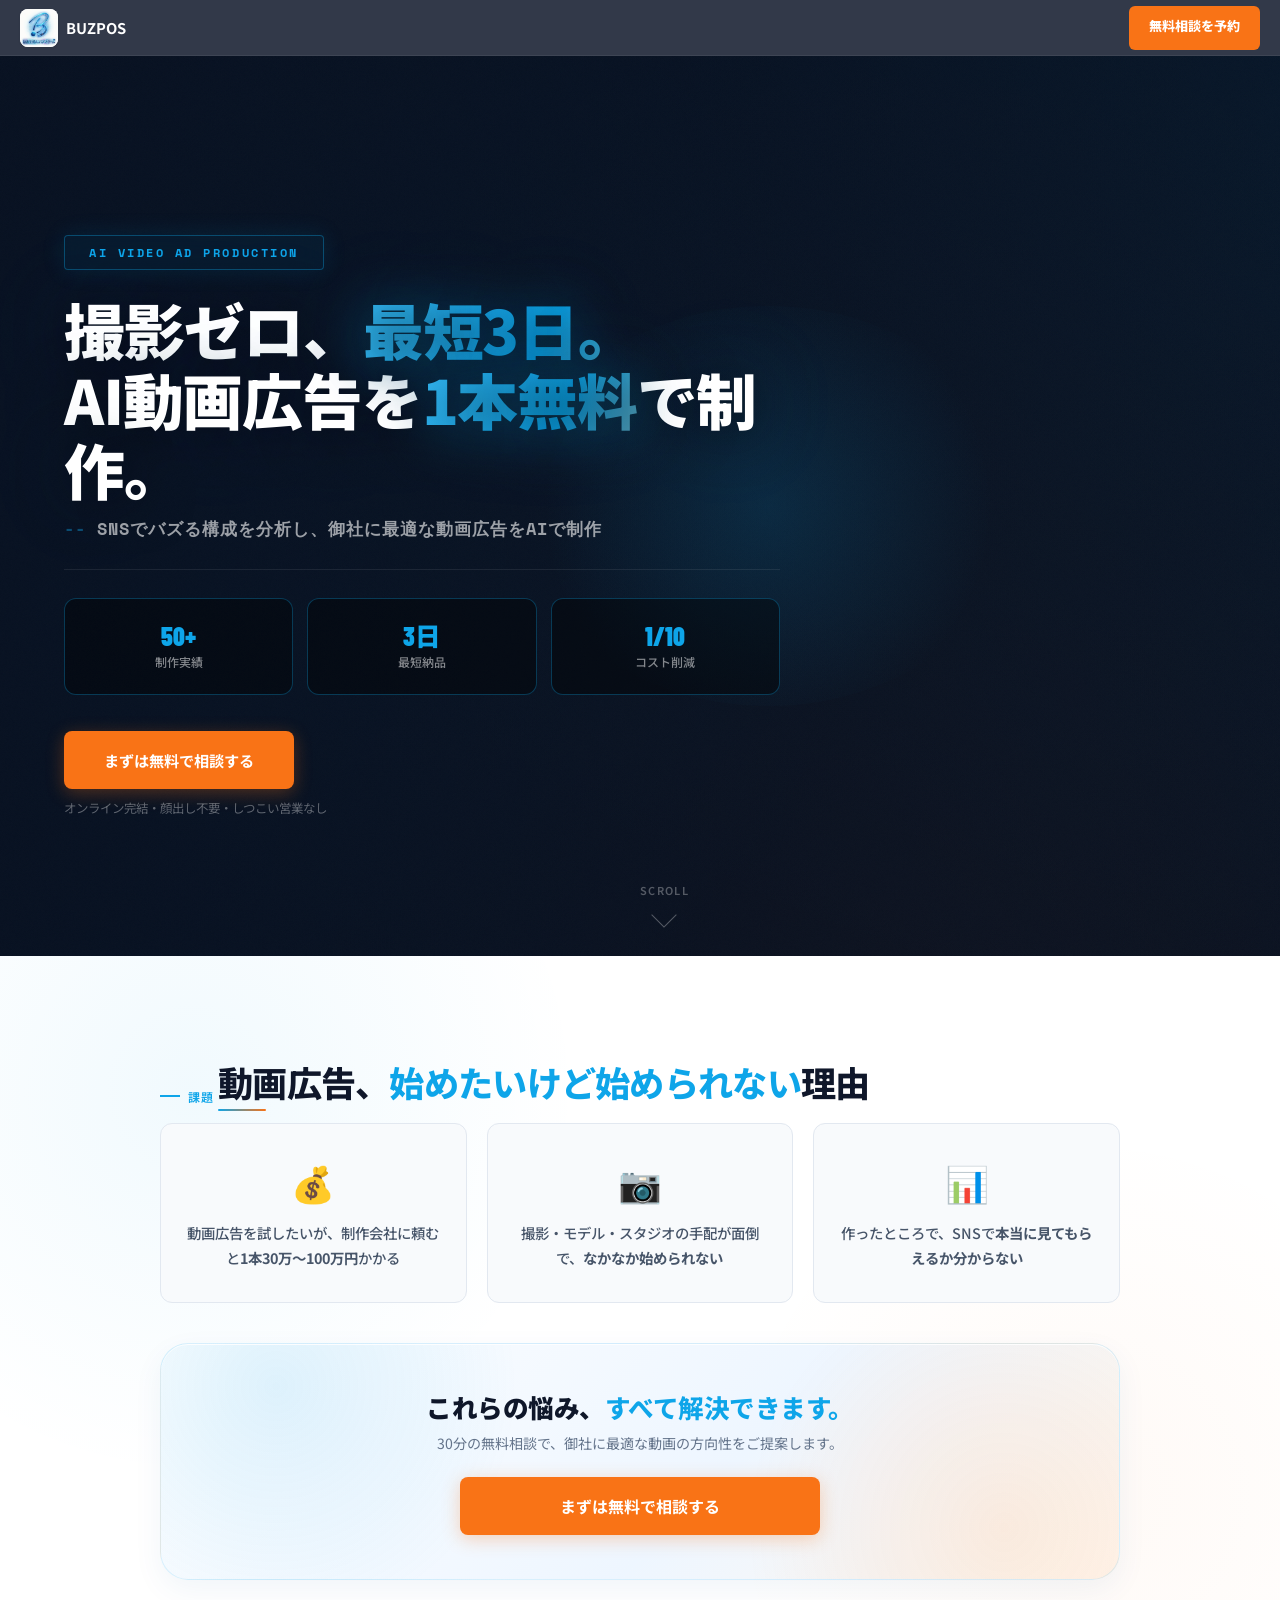
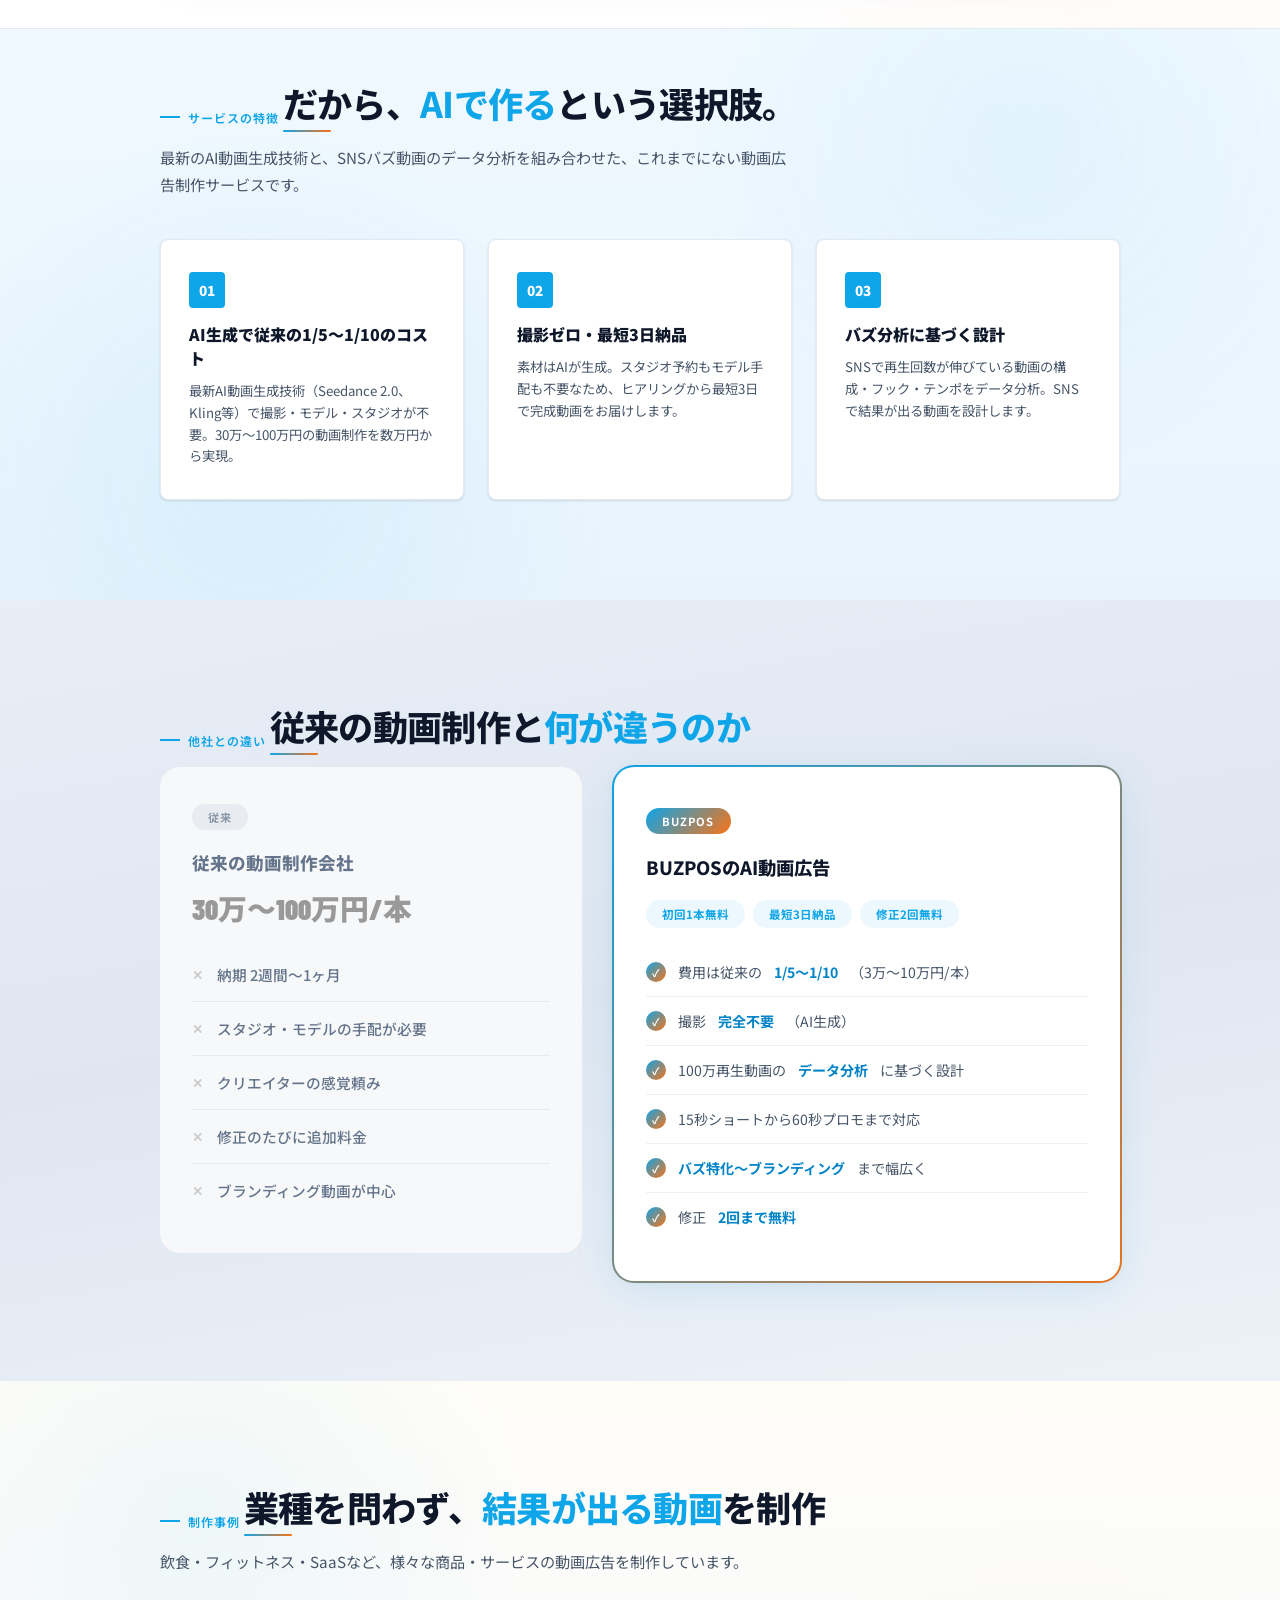
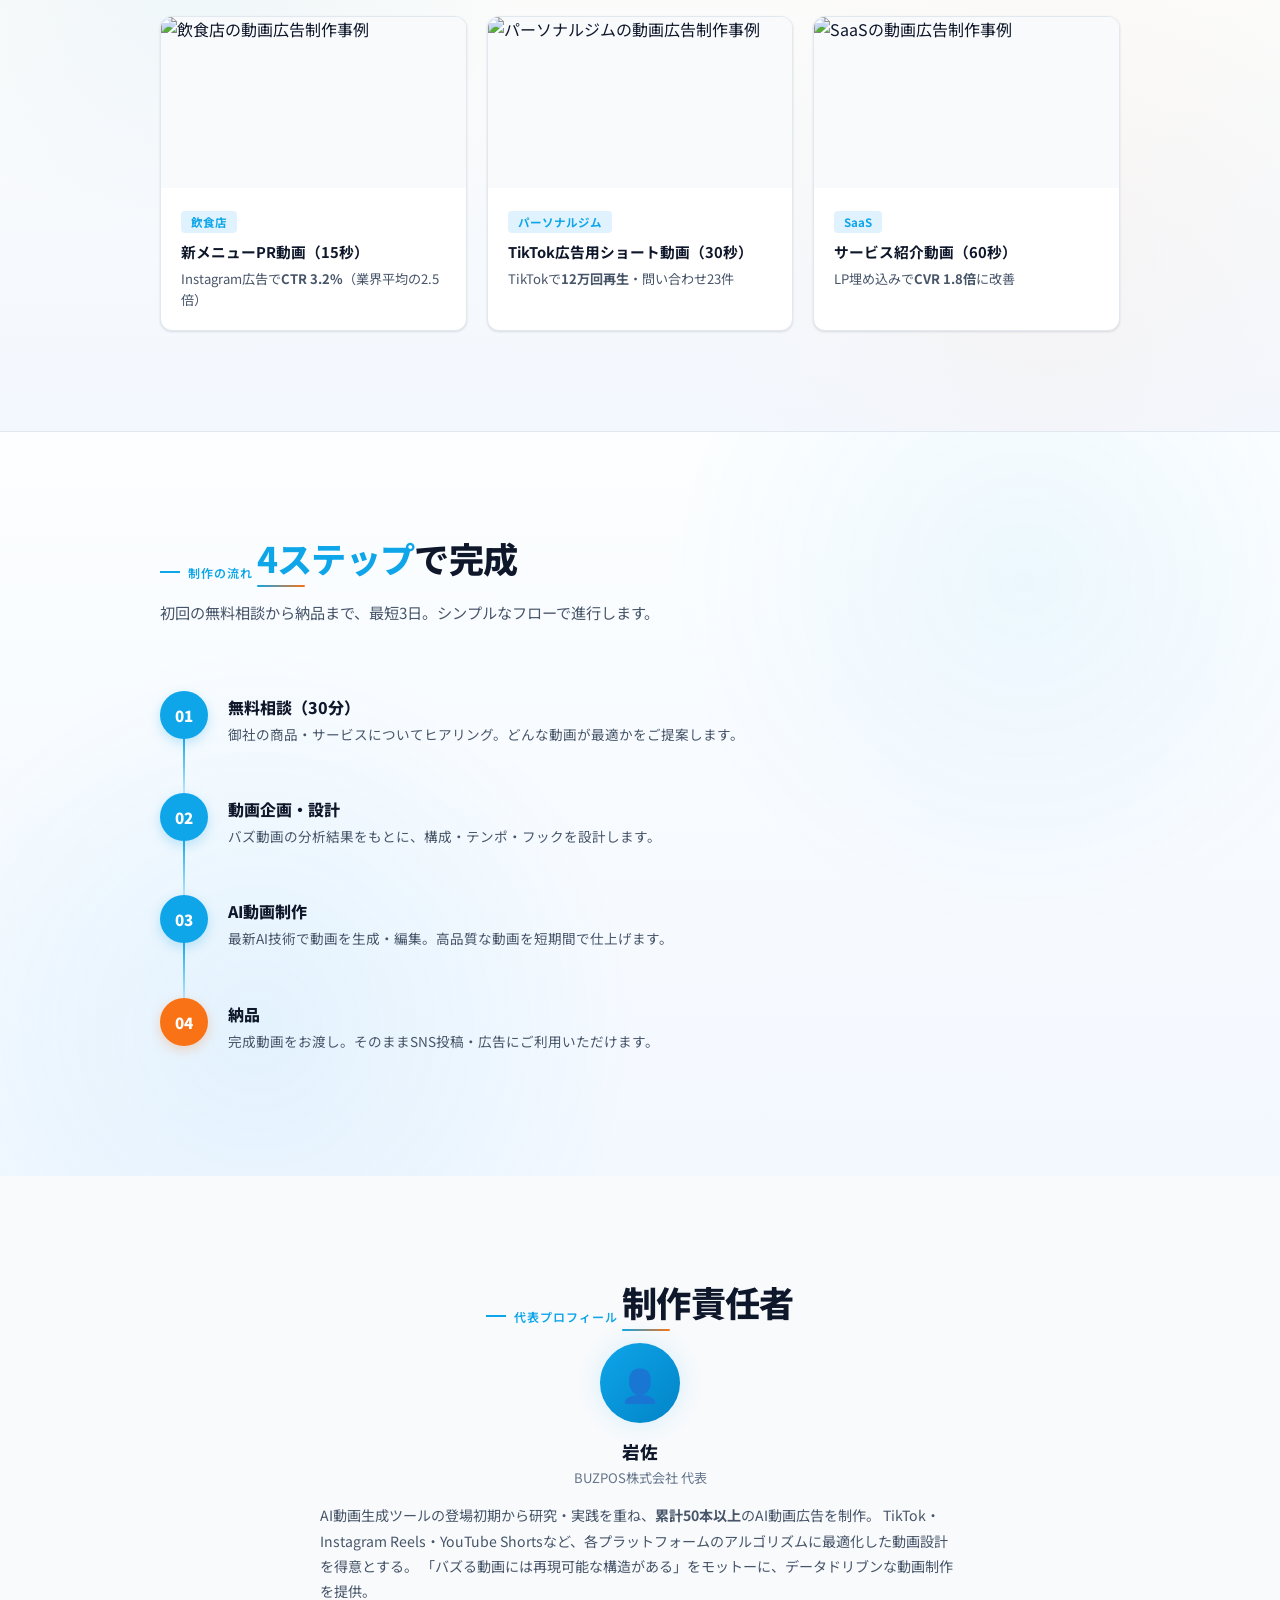
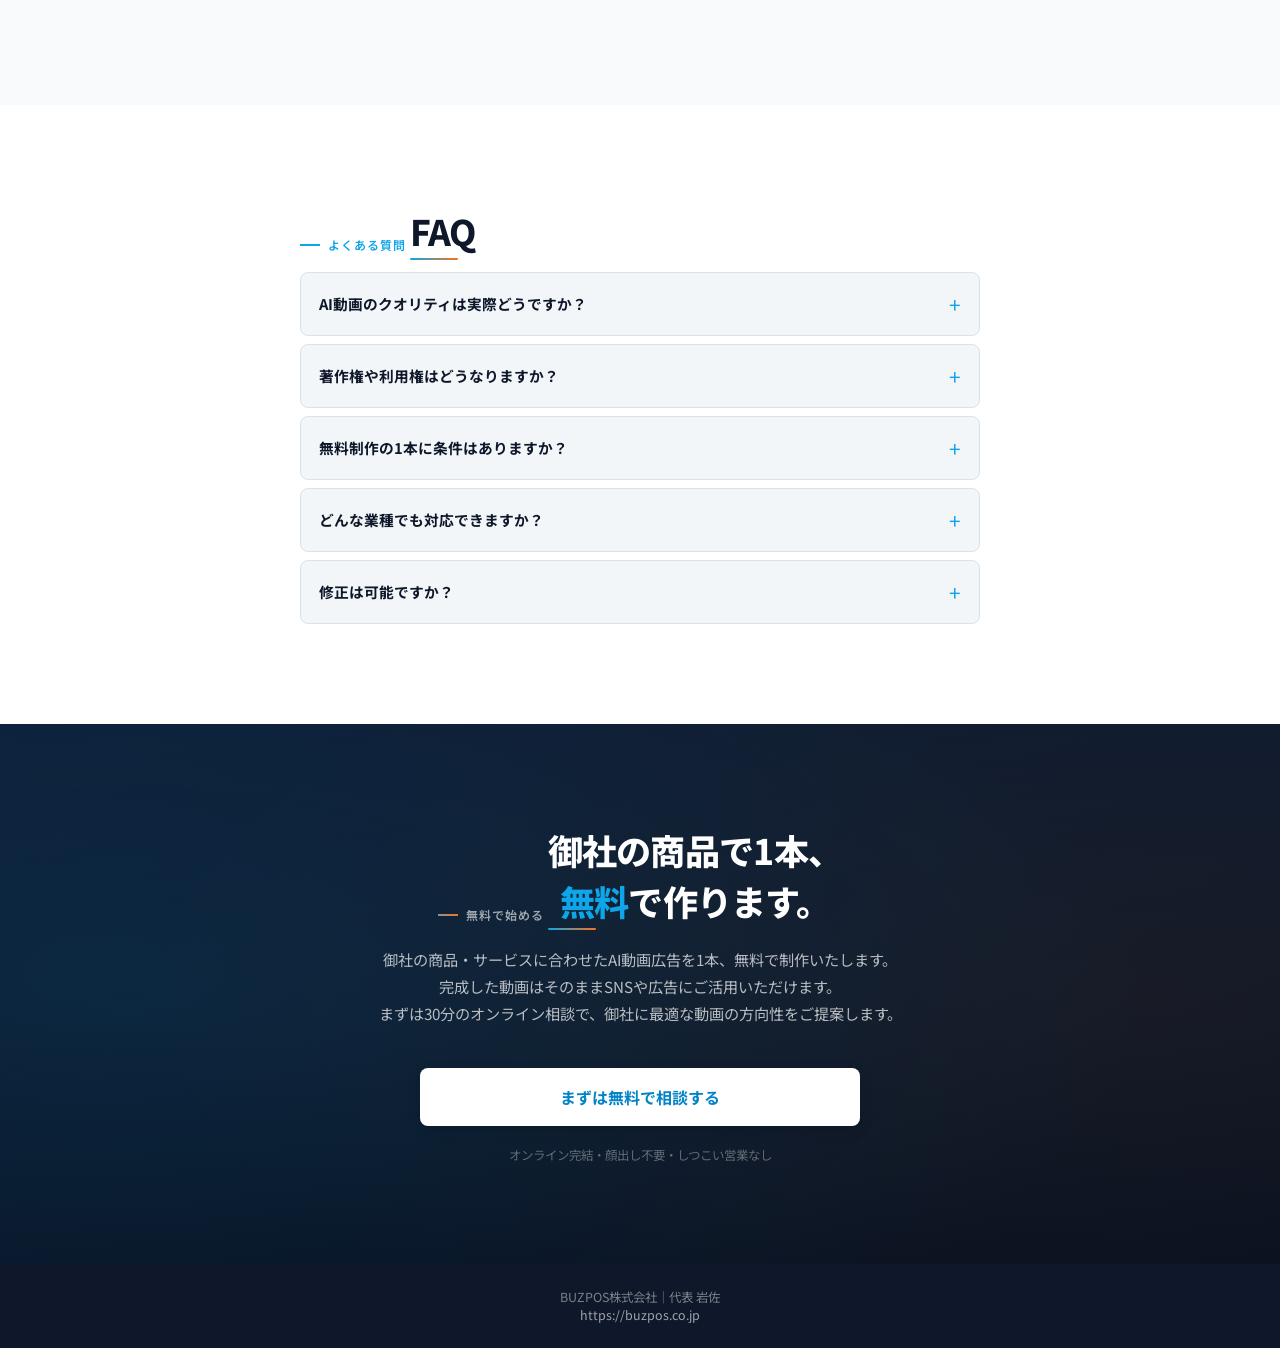
==== ai-video-ad.html @ 4b5ea018 "feat: initial LP commit - AI動画スクール・AI動画広告制作" ====
<!DOCTYPE html>
<html lang="ja">
<head>
<meta charset="UTF-8">
<meta name="viewport" content="width=device-width, initial-scale=1.0">
<title>AI動画広告制作｜BUZPOS</title>
<meta name="description" content="SNSでバズるAI動画広告を、撮影不要・最短3日で制作。初回1本無料。">
<meta property="og:title" content="AI動画広告制作｜BUZPOS">
<meta property="og:description" content="SNSでバズるAI動画広告を、撮影不要・最短3日で制作。初回1本無料。">
<meta property="og:type" content="website">
<meta name="referrer" content="strict-origin-when-cross-origin">
<link rel="icon" href="school_icon.jpeg" type="image/jpeg">
<link rel="preconnect" href="https://fonts.googleapis.com">
<link rel="preconnect" href="https://fonts.gstatic.com" crossorigin>
<link href="https://fonts.googleapis.com/css2?family=Barlow+Condensed:wght@700;800;900&family=Noto+Sans+JP:wght@400;500;700;900&family=Space+Mono:wght@400;700&display=swap" rel="stylesheet">
<style>
*, *::before, *::after { box-sizing: border-box; margin: 0; padding: 0; }

:root {
  --sky:       #0ea5e9;
  --sky-dark:  #0284c7;
  --sky-light: #e0f2fe;
  --sky-50:    #f0f9ff;
  --dark:  #0f172a;
  --dark2: #1e293b;
  --mid:   #334155;
  --sub:   #475569;
  --muted: #64748b;
  --white: #fff;
  --bg:      #ffffff;
  --bg-gray: #f8fafc;
  --border:  #e2e8f0;
  --text: #0f172a;
  --orange:  #f97316;
  --orange2: #ea580c;
  --shadow-sm: 0 1px 3px rgba(0,0,0,.07), 0 1px 2px rgba(0,0,0,.05);
  --shadow-md: 0 4px 16px rgba(0,0,0,.07), 0 2px 4px rgba(0,0,0,.04);
  --shadow-lg: 0 10px 40px rgba(0,0,0,.09), 0 4px 12px rgba(0,0,0,.05);
  --shadow-hover: 0 12px 48px rgba(0,0,0,.1), 0 4px 16px rgba(0,0,0,.06);
  --glow: 0 0 24px rgba(14,165,233,.15);
  --r: 8px;
  --tr: 0.2s cubic-bezier(0.4,0,0.2,1);
  --font-display: 'Barlow Condensed', 'Noto Sans JP', sans-serif;
  --font-mono: 'Space Mono', 'Menlo', monospace;
}

html { scroll-behavior: smooth; -webkit-overflow-scrolling: touch; }
body {
  font-family: 'Hiragino Kaku Gothic ProN','Noto Sans JP',sans-serif;
  background: var(--bg);
  color: var(--text);
  overflow-x: hidden;
  max-width: 100vw;
  -webkit-font-smoothing: antialiased;
}
a, button { -webkit-tap-highlight-color: transparent; touch-action: manipulation; }
input, select, textarea { font-size: 1rem; }

/* ── Animations ── */
@keyframes heroFadeUp   { from{opacity:0;transform:translateY(32px)} to{opacity:1;transform:none} }
@keyframes meshDrift     { 0%{transform:translate(0,0) scale(1)} 100%{transform:translate(-3%,2%) scale(1.05)} }
@keyframes glowPulse     { from{transform:scale(1);opacity:.7} to{transform:scale(1.15);opacity:1} }
@keyframes particleFloat { 0%{transform:translateY(0) translateX(0);opacity:0} 10%{opacity:1} 90%{opacity:1} 100%{transform:translateY(-100vh) translateX(var(--dx));opacity:0} }
@keyframes glowOrange    { 0%,100%{box-shadow:0 4px 20px rgba(249,115,22,.35)} 50%{box-shadow:0 6px 40px rgba(249,115,22,.65),0 0 60px rgba(249,115,22,.18)} }
@keyframes drawUnder     { from{transform:scaleX(0)} to{transform:scaleX(1)} }
@keyframes gradShift     { 0%,100%{background-position:0% 50%} 50%{background-position:100% 50%} }

/* ── Nav ── */
nav {
  position: sticky; top: 0; z-index: 100;
  background: rgba(15,23,42,.85);
  backdrop-filter: blur(16px);
  border-bottom: 1px solid rgba(255,255,255,.06);
  padding: 0 20px; height: 56px;
  display: flex; align-items: center; justify-content: space-between;
}
.nav-logo {
  display: flex; align-items: center; gap: 8px;
  text-decoration: none; color: #fff;
  font-weight: 700; font-size: .92rem;
}
.nav-logo .logo-icon {
  width: 38px; height: 38px; border-radius: 8px;
  overflow: hidden; flex-shrink: 0;
  background: #fff; box-shadow: var(--shadow-sm);
}
.nav-logo .logo-icon img { width: 100%; height: 100%; object-fit: cover; }
.btn-nav {
  background: var(--orange);
  color: #fff; border: none; padding: 10px 20px;
  border-radius: 6px; font-size: .82rem; font-weight: 800;
  cursor: pointer; transition: all var(--tr);
  min-height: 44px; white-space: nowrap;
  text-decoration: none;
}
.btn-nav:hover { background: var(--orange2); transform: translateY(-2px); }

/* ── Sections base ── */
.sec { padding: 80px 24px; }
@media(min-width:768px) { .sec { padding: 100px 40px; } }
@media(max-width:640px) { .sec { padding: 52px 16px; } }
.inner { max-width: 960px; margin: 0 auto; }
.sec-tag {
  display: inline-flex; align-items: center; gap: 8px;
  color: var(--sky); font-size: .75rem; font-weight: 600;
  letter-spacing: .08em; text-transform: uppercase; margin-bottom: 14px;
}
.sec-tag::before {
  content: ''; display: inline-block; width: 20px; height: 2px;
  background: var(--sky); flex-shrink: 0;
}
h2.sec-title {
  font-size: clamp(1.5rem,4.5vw,2.2rem); font-weight: 800;
  line-height: 1.45; margin-bottom: 16px; letter-spacing: -.02em;
  position: relative; display: inline-block;
}
h2.sec-title::after {
  content: ''; position: absolute; bottom: -4px; left: 0;
  height: 2px; width: 48px;
  background: linear-gradient(90deg, var(--sky), var(--orange));
  border-radius: 2px;
  transform: scaleX(0); transform-origin: left;
  transition: transform .7s .3s cubic-bezier(.2,0,.1,1);
}
h2.sec-title.underline-show::after { transform: scaleX(1); }
.accent { color: var(--sky); font-weight: 800; }
.sec-lead { color: var(--sub); font-size: .95rem; line-height: 1.8; margin-bottom: 40px; max-width: 640px; }

/* ── CTA Buttons ── */
.btn-primary {
  display: inline-flex; align-items: center; justify-content: center;
  background: var(--orange);
  color: #fff; border: none;
  padding: 17px 36px; border-radius: 8px;
  font-size: 1rem; font-weight: 700; cursor: pointer;
  transition: background var(--tr), transform var(--tr), box-shadow var(--tr);
  box-shadow: 0 4px 18px rgba(249,115,22,.3);
  text-decoration: none; min-height: 52px;
  width: 100%; max-width: 440px; text-align: center;
}
.btn-primary:hover { background: var(--orange2); transform: translateY(-2px); box-shadow: 0 8px 28px rgba(249,115,22,.35); }
.glow-orange { animation: glowOrange 3s 2s ease-in-out infinite; }
.glow-orange:hover { animation: none; }

.btn-white {
  display: inline-flex; align-items: center; justify-content: center;
  background: #fff; color: var(--sky-dark); border: none;
  padding: 17px 36px; border-radius: 8px;
  font-size: 1rem; font-weight: 700; cursor: pointer;
  transition: all var(--tr);
  box-shadow: var(--shadow-md);
  text-decoration: none; min-height: 52px;
  width: 100%; max-width: 440px; text-align: center;
}
.btn-white:hover { transform: translateY(-2px); box-shadow: var(--shadow-lg); }

.btn-hero-sub {
  display: inline-flex; align-items: center; justify-content: center;
  background: rgba(255,255,255,.08); backdrop-filter: blur(8px);
  border: 1.5px solid rgba(255,255,255,.2); color: #fff;
  padding: 15px 36px; border-radius: 8px;
  font-size: .95rem; font-weight: 700; cursor: pointer;
  transition: all var(--tr); text-decoration: none; min-height: 52px;
}
.btn-hero-sub:hover { background: rgba(255,255,255,.15); border-color: rgba(255,255,255,.4); }

/* ── Reveal / Stagger animations ── */
.reveal { opacity:0; transform:translateY(22px); transition:opacity .65s ease,transform .65s ease; }
.reveal-left { opacity:0; transform:translateX(-36px); transition:opacity .65s ease,transform .65s ease; }
.reveal-right { opacity:0; transform:translateX(36px); transition:opacity .65s ease,transform .65s ease; }
.reveal.show,.reveal-left.show,.reveal-right.show { opacity:1; transform:none; }
.stagger > * { opacity:0; transform:translateY(20px); transition:opacity .5s ease,transform .5s ease; }
.stagger.show > *:nth-child(1){opacity:1;transform:none;transition-delay:.05s}
.stagger.show > *:nth-child(2){opacity:1;transform:none;transition-delay:.13s}
.stagger.show > *:nth-child(3){opacity:1;transform:none;transition-delay:.21s}
.stagger.show > *:nth-child(4){opacity:1;transform:none;transition-delay:.29s}
.stagger.show > *:nth-child(5){opacity:1;transform:none;transition-delay:.37s}
.stagger.show > *:nth-child(6){opacity:1;transform:none;transition-delay:.45s}
.fi { opacity:0; transform:translateY(12px); transition:opacity .45s cubic-bezier(.25,.1,.25,1),transform .45s cubic-bezier(.25,.1,.25,1); }
.fi.in { opacity:1; transform:translateY(0); }

/* ══════════════════════════════════════
   HERO — Dark premium (school LP style)
   ══════════════════════════════════════ */
#hero {
  position: relative; overflow: hidden;
  background: #071020;
  min-height: 100vh; min-height: 100dvh;
  display: flex; align-items: center;
  padding: 0;
}
#hero::before {
  content: ''; position: absolute; inset: -50%; z-index: 0;
  background:
    radial-gradient(ellipse 40% 40% at 20% 50%, rgba(14,165,233,.12), transparent),
    radial-gradient(ellipse 50% 50% at 80% 30%, rgba(14,165,233,.08), transparent),
    radial-gradient(ellipse 30% 60% at 60% 80%, rgba(249,115,22,.06), transparent);
  animation: meshDrift 12s ease-in-out infinite alternate;
  pointer-events: none;
}
.hero-overlay {
  position: absolute; inset: 0; z-index: 0;
  background: linear-gradient(90deg, rgba(7,16,32,.95) 0%, rgba(7,16,32,.7) 50%, rgba(7,16,32,.4) 100%);
}
.hero-overlay::after {
  content: ''; position: absolute; inset: 0;
  background-image: url("data:image/svg+xml,%3Csvg viewBox='0 0 256 256' xmlns='http://www.w3.org/2000/svg'%3E%3Cfilter id='n'%3E%3CfeTurbulence type='fractalNoise' baseFrequency='.85' numOctaves='4' stitchTiles='stitch'/%3E%3C/filter%3E%3Crect width='100%25' height='100%25' filter='url(%23n)' opacity='.04'/%3E%3C/svg%3E");
  background-size: 128px; pointer-events: none; opacity: .5;
}
/* Particles */
.hero-particles {
  position: absolute; inset: 0; z-index: 1; pointer-events: none; overflow: hidden;
}
.hero-particle {
  position: absolute; border-radius: 50%;
  background: rgba(14,165,233,.35);
  animation: particleFloat linear infinite;
  will-change: transform, opacity;
}
/* Glow ring */
.hero-glow {
  position: absolute; top: 50%; left: 60%;
  transform: translate(-50%, -50%);
  width: min(70vw, 500px); height: min(50vw, 400px);
  border-radius: 50%;
  background: radial-gradient(circle, rgba(14,165,233,.15) 0%, transparent 70%);
  animation: glowPulse 3s ease-in-out infinite alternate;
  z-index: 0;
}

/* Hero content */
.hero-left {
  position: relative; z-index: 2;
  width: 65%; padding: 120px 0 80px 5%;
  max-width: 780px;
}
@media(max-width:900px) {
  .hero-left { width: 100%; padding: 100px 20px 60px; max-width: none; text-align: center; }
}
.hero-eyecatch {
  display: inline-flex; align-items: center;
  font-family: var(--font-mono);
  font-size: .72rem; font-weight: 800;
  letter-spacing: .22em; text-transform: uppercase;
  color: var(--sky);
  padding: 8px 24px;
  border: 1.5px solid rgba(14,165,233,.35);
  border-radius: 4px;
  background: rgba(14,165,233,.06);
  backdrop-filter: blur(12px);
  margin-bottom: 24px;
  box-shadow: 0 0 24px rgba(14,165,233,.12);
  opacity: 0; animation: heroFadeUp .5s .1s cubic-bezier(.25,.1,.25,1) forwards;
}
.hero-title-main {
  font-family: 'Noto Sans JP', sans-serif;
  font-size: clamp(2rem, 5.5vw, 3.8rem);
  font-weight: 900; line-height: 1.15; letter-spacing: -.02em;
  color: #fff; margin-bottom: 12px;
  text-shadow: 0 4px 48px rgba(0,0,0,.5), 0 0 100px rgba(14,165,233,.2);
  opacity: 0; animation: heroFadeUp .7s .2s cubic-bezier(.25,.1,.25,1) forwards;
}
.hero-title-accent {
  display: inline-block;
  background: linear-gradient(115deg, #38bdf8 0%, #0ea5e9 35%, #f97316 100%);
  background-size: 200% auto;
  -webkit-background-clip: text; -webkit-text-fill-color: transparent;
  background-clip: text;
  animation: heroFadeUp .7s .3s cubic-bezier(.25,.1,.25,1) forwards, gradShift 5s ease-in-out infinite;
  opacity: 0;
  filter: drop-shadow(0 4px 24px rgba(14,165,233,.35));
}
.hero-sub-tagline {
  font-family: var(--font-mono);
  font-size: clamp(.88rem, 2vw, 1.05rem);
  font-weight: 700; letter-spacing: .06em;
  color: rgba(255,255,255,.6);
  margin-bottom: 28px; padding-bottom: 28px;
  border-bottom: 1px solid rgba(255,255,255,.08);
  opacity: 0; animation: heroFadeUp .5s .4s cubic-bezier(.25,.1,.25,1) forwards;
}
.hero-sub-tagline::before { content: '-- '; color: rgba(14,165,233,.4); }

/* Hero feature cards */
.hero-features {
  display: flex; gap: 14px; margin-bottom: 36px;
  opacity: 0; animation: heroFadeUp .5s .45s cubic-bezier(.25,.1,.25,1) forwards;
}
.hero-feat {
  flex: 1; padding: 24px 18px;
  background: rgba(0,0,0,.4);
  backdrop-filter: blur(16px);
  border: 1.5px solid rgba(14,165,233,.3);
  border-radius: 12px; text-align: center;
  transition: transform .3s, border-color .3s;
}
.hero-feat:hover { transform: translateY(-3px); border-color: rgba(14,165,233,.6); }
.hero-feat-num {
  font-family: var(--font-display);
  font-size: 1.6rem; font-weight: 900; color: var(--sky);
  line-height: 1; margin-bottom: 4px;
}
.hero-feat-label { font-size: .75rem; color: rgba(255,255,255,.5); font-weight: 500; }

/* Hero buttons */
.hero-btns {
  display: flex; gap: 12px; flex-wrap: wrap;
  opacity: 0; animation: heroFadeUp .5s .55s cubic-bezier(.25,.1,.25,1) forwards;
}
.hero-btns .btn-primary { width: auto; max-width: none; padding: 18px 40px; font-size: .95rem; border-radius: 8px; }
.hero-btns .btn-hero-sub { width: auto; }
.hero-cta-note {
  font-size: .78rem; color: rgba(255,255,255,.35); margin-top: 10px;
  opacity: 0; animation: heroFadeUp .5s .65s cubic-bezier(.25,.1,.25,1) forwards;
}

/* Scroll indicator */
.hero-scroll {
  position: absolute; bottom: 32px; left: 50%; transform: translateX(-50%);
  z-index: 3; display: flex; flex-direction: column; align-items: center; gap: 8px;
  opacity: 0; animation: heroFadeUp .6s 1.2s cubic-bezier(.25,.1,.25,1) forwards;
}
.hero-scroll span { font-size: .68rem; color: rgba(255,255,255,.3); letter-spacing: .12em; text-transform: uppercase; font-weight: 600; }
.hero-scroll-arrow {
  width: 18px; height: 18px;
  border-right: 1.5px solid rgba(255,255,255,.3);
  border-bottom: 1.5px solid rgba(255,255,255,.3);
  transform: rotate(45deg);
  animation: scrollBounce 2s ease-in-out infinite;
}
@keyframes scrollBounce { 0%,100%{transform:rotate(45deg) translateY(0);opacity:.5} 50%{transform:rotate(45deg) translateY(6px);opacity:1} }
@media(max-width:900px) {
  .hero-features { flex-direction: column; gap: 8px; }
  .hero-feat { padding: 14px; }
  .hero-btns { flex-direction: column; }
  .hero-btns .btn-primary, .hero-btns .btn-hero-sub { width: 100%; max-width: 400px; text-align: center; justify-content: center; }
  .hero-scroll { bottom: 16px; }
}
@media(max-width:640px) {
  .hero-left { padding: 80px 16px 48px; }
  .hero-title-main { font-size: clamp(1.6rem, 7.5vw, 3rem); }
}

/* ── Problem ── */
#problem {
  background:
    radial-gradient(circle at 15% 20%, rgba(14,165,233,.06), transparent 32%),
    radial-gradient(circle at 85% 80%, rgba(249,115,22,.04), transparent 30%),
    #fff;
  padding-bottom: 48px;
}
.problem-cards { display: grid; gap: 20px; }
@media(min-width:640px) { .problem-cards { grid-template-columns: repeat(3,1fr); } }
.problem-card {
  background: var(--bg-gray); border: 1px solid var(--border);
  border-radius: 12px; padding: 32px 24px; text-align: center;
  transition: box-shadow var(--tr), transform var(--tr);
}
.problem-card:hover { box-shadow: var(--shadow-md); transform: translateY(-2px); }
.problem-icon { font-size: 2.2rem; margin-bottom: 14px; display: block; }
.problem-text { font-size: .9rem; color: var(--sub); line-height: 1.7; font-weight: 500; }

/* ── Mid CTA (glassmorphism style) ── */
.mid-cta {
  position: relative; overflow: hidden;
  padding: 44px 36px; text-align: center;
  border-radius: 28px;
  border: 1px solid rgba(14,165,233,.12);
  background:
    radial-gradient(circle at 12% 18%, rgba(14,165,233,.12), transparent 28%),
    radial-gradient(circle at 88% 78%, rgba(249,115,22,.1), transparent 30%),
    linear-gradient(135deg, #fdfeff, #eef6ff 58%, #fff8f0);
  box-shadow: 0 10px 30px rgba(14,80,160,.06), inset 0 1px 0 rgba(255,255,255,.85);
  margin: 0 auto; max-width: 960px;
}
.mid-cta::after {
  content: ""; position: absolute; inset: 0;
  background: linear-gradient(120deg, transparent 0%, rgba(255,255,255,.5) 45%, transparent 70%);
  transform: translateX(-120%); transition: transform .9s ease; pointer-events: none;
}
.mid-cta:hover::after { transform: translateX(120%); }
.mid-cta-title {
  font-size: clamp(1.2rem, 3.5vw, 1.6rem); font-weight: 900;
  color: var(--dark); margin-bottom: 8px; letter-spacing: -.02em;
}
.mid-cta-sub { font-size: .88rem; color: var(--muted); margin-bottom: 24px; }

/* ── Solution ── */
#solution {
  background:
    radial-gradient(circle at 80% 20%, rgba(14,165,233,.06), transparent 30%),
    radial-gradient(circle at 20% 80%, rgba(14,165,233,.08), transparent 32%),
    linear-gradient(180deg, #f0f9ff, #e8f4fd);
  padding-top: 48px;
}
.feat-cards { display: grid; gap: 24px; }
@media(min-width:640px) { .feat-cards { grid-template-columns: repeat(3,1fr); } }
.feat-card {
  background: #fff; border: 1px solid var(--border);
  border-radius: 8px; padding: 32px 28px;
  box-shadow: var(--shadow-sm);
  transition: box-shadow var(--tr), transform var(--tr);
}
.feat-card:hover { box-shadow: var(--shadow-lg); transform: translateY(-2px); }
.feat-num {
  width: 36px; height: 36px; border-radius: 4px;
  background: var(--sky); color: #fff;
  font-size: .85rem; font-weight: 900;
  display: flex; align-items: center; justify-content: center;
  margin-bottom: 14px;
}
.feat-title { font-size: 1rem; font-weight: 900; margin-bottom: 10px; color: var(--text); }
.feat-desc { font-size: .83rem; color: var(--sub); line-height: 1.65; }

/* ── Comparison (school LP comp-v2 style) ── */
#comparison {
  background: linear-gradient(170deg, #e8eef6 0%, #dfe6f0 50%, #edf2f8 100%);
}
.comp-v2 { display: grid; grid-template-columns: 1fr 1.2fr; gap: 32px; align-items: start; }
@media(max-width:640px) { .comp-v2 { grid-template-columns: 1fr; } }
.comp-v2-badge {
  display: inline-block; font-size: .7rem; font-weight: 700;
  padding: 5px 16px; margin-bottom: 20px;
  letter-spacing: .1em; text-transform: uppercase;
}
.old-badge { background: #e8ecf0; color: #8896a6; border-radius: 20px; }
.new-badge { background: linear-gradient(135deg, var(--sky), var(--orange)); color: #fff; border-radius: 20px; }
.comp-v2-old {
  background: #f7f8fa; padding: 36px 32px; border-radius: 20px;
}
.comp-v2-title-old { font-size: 1.1rem; font-weight: 800; color: var(--muted); margin-bottom: 12px; }
.comp-v2-price-old { font-size: 1.8rem; font-weight: 900; color: #999; margin-bottom: 20px; font-family: var(--font-display); }
.comp-v2-list-old { display: flex; flex-direction: column; gap: 0; }
.comp-v2-row-old {
  display: flex; align-items: center; gap: 14px;
  padding: 16px 0; border-bottom: 1px solid rgba(0,0,0,.06);
  font-size: .92rem; color: var(--muted); font-weight: 500;
}
.comp-v2-row-old::before { content: '\2715'; color: #ccc; font-weight: 700; font-size: .8rem; flex-shrink: 0; }
.comp-v2-row-old:last-child { border-bottom: none; }
.comp-v2-new {
  background: #fff; border-radius: 20px; padding: 40px 32px;
  position: relative;
  box-shadow: 0 8px 40px rgba(14,165,233,.12), 0 2px 12px rgba(0,0,0,.04);
}
.comp-v2-new::before {
  content: ''; position: absolute; top: -2px; left: -2px; right: -2px; bottom: -2px;
  background: linear-gradient(135deg, var(--sky), var(--orange));
  border-radius: 22px; z-index: -1;
}
.comp-v2-title-new { font-size: 1.15rem; font-weight: 800; margin-bottom: 20px; color: var(--dark); }
.comp-v2-highlights {
  display: flex; flex-direction: column; gap: 0;
}
.comp-v2-row-new {
  display: flex; align-items: center; gap: 12px;
  padding: 14px 0; border-bottom: 1px solid #f0f0f0;
  font-size: .88rem; color: var(--sub);
}
.comp-v2-row-new:last-child { border-bottom: none; }
.comp-v2-row-new .check {
  color: #fff; font-weight: 700; font-size: .65rem;
  width: 20px; height: 20px; display: flex; align-items: center; justify-content: center;
  background: linear-gradient(135deg, var(--sky), var(--orange)); border-radius: 50%; flex-shrink: 0;
}
.comp-v2-row-new strong { color: var(--sky-dark); }
.comp-v2-pills { display: flex; gap: 8px; flex-wrap: wrap; margin-bottom: 20px; }
.comp-v2-pill {
  font-size: .72rem; font-weight: 700; padding: 6px 16px;
  border-radius: 20px; color: var(--sky); background: rgba(14,165,233,.08);
}

/* ── Works ── */
#works {
  background:
    radial-gradient(circle at 15% 20%, rgba(14,165,233,.06), transparent 28%),
    radial-gradient(circle at 82% 76%, rgba(249,115,22,.04), transparent 32%),
    linear-gradient(180deg, #fffdf8, #f3f8ff);
}
.works-grid { display: grid; gap: 20px; }
@media(min-width:640px) { .works-grid { grid-template-columns: repeat(3,1fr); } }
.work-card {
  background: #fff; border-radius: 12px; overflow: hidden;
  box-shadow: var(--shadow-sm); border: 1px solid var(--border);
  transition: box-shadow var(--tr), transform var(--tr);
}
.work-card:hover { box-shadow: var(--shadow-md); transform: translateY(-4px); }
.work-thumb { aspect-ratio: 16/9; overflow: hidden; background: var(--bg-gray); }
.work-thumb img { width: 100%; height: 100%; object-fit: cover; transition: transform .4s ease; }
.work-card:hover .work-thumb img { transform: scale(1.05); }
.work-body { padding: 20px; }
.work-industry {
  display: inline-block; font-size: .72rem; font-weight: 700;
  color: var(--sky); background: var(--sky-light);
  padding: 3px 10px; border-radius: 4px; margin-bottom: 8px;
}
.work-title { font-size: .92rem; font-weight: 700; color: var(--dark); margin-bottom: 6px; }
.work-result { font-size: .82rem; color: var(--sub); line-height: 1.6; }

/* ── Flow ── */
#flow {
  background:
    radial-gradient(circle at 80% 20%, rgba(14,165,233,.06), transparent 30%),
    radial-gradient(circle at 20% 80%, rgba(14,165,233,.08), transparent 32%),
    linear-gradient(180deg, #fcfeff, #f3f8ff);
}
.flow-steps { display: flex; flex-direction: column; gap: 0; position: relative; }
.flow-step {
  display: flex; gap: 20px; align-items: flex-start;
  padding: 24px 0; position: relative;
}
.flow-step:not(:last-child)::after {
  content: '';
  position: absolute; left: 23px; top: 68px;
  width: 2px; height: calc(100% - 28px);
  background: linear-gradient(to bottom, var(--sky), transparent);
}
.flow-num {
  width: 48px; height: 48px; border-radius: 50%;
  background: var(--sky);
  color: #fff; font-size: .95rem; font-weight: 900;
  display: flex; align-items: center; justify-content: center;
  flex-shrink: 0; z-index: 1;
  box-shadow: 0 4px 12px rgba(14,165,233,.25);
}
.flow-step:last-child .flow-num { background: var(--orange); box-shadow: 0 4px 12px rgba(249,115,22,.25); }
.flow-content { flex: 1; padding-top: 4px; }
.flow-title { font-size: 1rem; font-weight: 800; margin-bottom: 4px; color: var(--text); }
.flow-desc { font-size: .85rem; color: var(--sub); line-height: 1.65; }

/* ── Profile ── */
#profile { background: var(--bg-gray); }
.profile-inner { max-width: 640px; margin: 0 auto; text-align: center; }
.profile-avatar {
  width: 80px; height: 80px; border-radius: 50%;
  background: linear-gradient(135deg, var(--sky), var(--sky-dark));
  margin: 0 auto 16px;
  display: flex; align-items: center; justify-content: center;
  font-size: 2rem; box-shadow: var(--glow);
}
.profile-name { font-size: 1.1rem; font-weight: 800; margin-bottom: 4px; }
.profile-role { font-size: .82rem; color: var(--muted); margin-bottom: 16px; }
.profile-bio { font-size: .88rem; color: var(--sub); line-height: 1.8; text-align: left; }

/* ── FAQ (school LP style) ── */
#faq { background: #fff; }
.faq-list { display: flex; flex-direction: column; gap: 8px; }
.faq-item {
  background: #f2f6f8; border: 1px solid #d5e3ea;
  border-radius: 8px; overflow: hidden; transition: border-color var(--tr);
}
.faq-item[open] { border-color: var(--sky); background: #fff; box-shadow: 0 4px 14px rgba(14,165,233,.1); }
.faq-q {
  padding: 16px 18px; cursor: pointer;
  font-size: .92rem; font-weight: 700; color: var(--text);
  list-style: none; display: flex; align-items: center; justify-content: space-between;
  gap: 10px; min-height: 52px;
}
.faq-q::-webkit-details-marker { display: none; }
.faq-q::after { content: '+'; color: var(--sky); font-size: 1.3rem; font-weight: 400; flex-shrink: 0; transition: transform var(--tr); }
.faq-item[open] .faq-q::after { transform: rotate(45deg); }
.faq-a {
  padding: 0 18px 16px; font-size: .86rem; color: var(--sub);
  line-height: 1.75; border-top: 1px solid rgba(14,165,233,.1); padding-top: 12px;
}

/* ── Final CTA ── */
#final {
  background: linear-gradient(170deg, #0e1e36 0%, #0a1628 60%, #071020 100%);
  text-align: center; color: #fff;
  padding: 100px 24px;
  position: relative; overflow: hidden;
}
#final::before {
  content: ''; position: absolute; inset: -50%; z-index: 0;
  background:
    radial-gradient(ellipse 40% 40% at 30% 50%, rgba(14,165,233,.1), transparent),
    radial-gradient(ellipse 40% 40% at 70% 50%, rgba(249,115,22,.06), transparent);
  animation: meshDrift 12s ease-in-out infinite alternate;
  pointer-events: none;
}
#final .inner { position: relative; z-index: 1; }
#final .sec-tag { color: rgba(255,255,255,.6); }
#final .sec-tag::before { background: linear-gradient(90deg, rgba(255,255,255,.5), var(--orange)); }
#final h2 { color: #fff; }
#final h2::after { background: linear-gradient(90deg, var(--sky), var(--orange)); }
#final .sec-lead { color: rgba(255,255,255,.7); margin-left: auto; margin-right: auto; }
.cta-note-dark { font-size: .78rem; color: rgba(255,255,255,.35); margin-top: 10px; }

/* ── Float CTA ── */
#float-cta {
  position: fixed;
  bottom: calc(20px + env(safe-area-inset-bottom));
  left: 50%; transform: translateX(-50%) translateY(120px);
  z-index: 200; opacity: 0; transition: all .4s cubic-bezier(.34,1.56,.64,1);
  width: calc(100% - 40px); max-width: 480px;
}
#float-cta.show { opacity: 1; transform: translateX(-50%) translateY(0); }
#float-cta.hide { opacity: 0; transform: translateX(-50%) translateY(120px); pointer-events: none; }
#float-cta .btn-primary { max-width: 100%; padding: 15px 20px; font-size: .9rem; }

/* ── Footer ── */
footer {
  background: var(--dark); color: rgba(255,255,255,.45);
  text-align: center; padding: 24px 20px calc(24px + env(safe-area-inset-bottom));
  font-size: .78rem;
}
footer a { color: rgba(255,255,255,.6); text-decoration: none; }
footer a:hover { color: #fff; }

/* ── Teal divider ── */
.teal-divider { height: 1px; background: var(--border); }
</style>
</head>
<body>

<!-- Nav -->
<nav>
  <a href="#" class="nav-logo">
    <div class="logo-icon"><img src="school_icon.jpeg" alt="BUZPOS" width="38" height="38"></div>
    BUZPOS
  </a>
  <a href="https://calendly.com/m-iwasa-buzpos/30min" target="_blank" rel="noopener" class="btn-nav">無料相談を予約</a>
</nav>

<!-- ══ Hero ══ -->
<section id="hero">
  <div class="hero-overlay"></div>
  <div class="hero-glow"></div>
  <!-- Particles -->
  <div class="hero-particles">
    <div class="hero-particle" style="width:3px;height:3px;left:15%;bottom:-10%;--dx:30px;animation-duration:8s;animation-delay:0s"></div>
    <div class="hero-particle" style="width:2px;height:2px;left:35%;bottom:-10%;--dx:-20px;animation-duration:11s;animation-delay:2s"></div>
    <div class="hero-particle" style="width:4px;height:4px;left:55%;bottom:-10%;--dx:15px;animation-duration:9s;animation-delay:1s"></div>
    <div class="hero-particle" style="width:2px;height:2px;left:75%;bottom:-10%;--dx:-40px;animation-duration:12s;animation-delay:3s"></div>
    <div class="hero-particle" style="width:3px;height:3px;left:90%;bottom:-10%;--dx:10px;animation-duration:10s;animation-delay:4s"></div>
    <div class="hero-particle" style="width:2px;height:2px;left:25%;bottom:-10%;--dx:-15px;animation-duration:13s;animation-delay:5s"></div>
  </div>

  <div class="hero-left">
    <div class="hero-eyecatch">AI VIDEO AD PRODUCTION</div>
    <div class="hero-title-main">
      撮影ゼロ、<span class="hero-title-accent">最短3日。</span><br>
      AI動画広告を<span class="hero-title-accent">1本無料</span>で制作。
    </div>
    <div class="hero-sub-tagline">SNSでバズる構成を分析し、御社に最適な動画広告をAIで制作</div>

    <div class="hero-features">
      <div class="hero-feat">
        <div class="hero-feat-num">50+</div>
        <div class="hero-feat-label">制作実績</div>
      </div>
      <div class="hero-feat">
        <div class="hero-feat-num">3日</div>
        <div class="hero-feat-label">最短納品</div>
      </div>
      <div class="hero-feat">
        <div class="hero-feat-num">1/10</div>
        <div class="hero-feat-label">コスト削減</div>
      </div>
    </div>

    <div class="hero-btns">
      <a href="https://calendly.com/m-iwasa-buzpos/30min" target="_blank" rel="noopener" class="btn-primary glow-orange">まずは無料で相談する</a>
    </div>
    <div class="hero-cta-note">オンライン完結・顔出し不要・しつこい営業なし</div>
  </div>

  <div class="hero-scroll">
    <span>scroll</span>
    <div class="hero-scroll-arrow"></div>
  </div>
</section>

<!-- ══ Problem ══ -->
<section id="problem" class="sec">
  <div class="inner">
    <span class="sec-tag">課題</span>
    <h2 class="sec-title fi">動画広告、<span class="accent">始めたいけど始められない</span>理由</h2>
    <div class="problem-cards stagger fi">
      <div class="problem-card">
        <span class="problem-icon">💰</span>
        <p class="problem-text">動画広告を試したいが、制作会社に頼むと<strong>1本30万〜100万円</strong>かかる</p>
      </div>
      <div class="problem-card">
        <span class="problem-icon">📷</span>
        <p class="problem-text">撮影・モデル・スタジオの手配が面倒で、<strong>なかなか始められない</strong></p>
      </div>
      <div class="problem-card">
        <span class="problem-icon">📊</span>
        <p class="problem-text">作ったところで、SNSで<strong>本当に見てもらえるか分からない</strong></p>
      </div>
    </div>

    <!-- Mid CTA -->
    <div class="mid-cta" style="margin-top:40px;">
      <div class="mid-cta-title">これらの悩み、<span class="accent">すべて解決できます。</span></div>
      <div class="mid-cta-sub">30分の無料相談で、御社に最適な動画の方向性をご提案します。</div>
      <a href="https://calendly.com/m-iwasa-buzpos/30min" target="_blank" rel="noopener" class="btn-primary" style="max-width:360px;">まずは無料で相談する</a>
    </div>
  </div>
</section>

<div class="teal-divider"></div>

<!-- ══ Solution ══ -->
<section id="solution" class="sec">
  <div class="inner">
    <span class="sec-tag">サービスの特徴</span>
    <h2 class="sec-title fi">だから、<span class="accent">AIで作る</span>という選択肢。</h2>
    <p class="sec-lead fi">最新のAI動画生成技術と、SNSバズ動画のデータ分析を組み合わせた、これまでにない動画広告制作サービスです。</p>
    <div class="feat-cards stagger fi">
      <div class="feat-card">
        <div class="feat-num">01</div>
        <div class="feat-title">AI生成で従来の1/5〜1/10のコスト</div>
        <div class="feat-desc">最新AI動画生成技術（Seedance 2.0、Kling等）で撮影・モデル・スタジオが不要。30万〜100万円の動画制作を数万円から実現。</div>
      </div>
      <div class="feat-card">
        <div class="feat-num">02</div>
        <div class="feat-title">撮影ゼロ・最短3日納品</div>
        <div class="feat-desc">素材はAIが生成。スタジオ予約もモデル手配も不要なため、ヒアリングから最短3日で完成動画をお届けします。</div>
      </div>
      <div class="feat-card">
        <div class="feat-num">03</div>
        <div class="feat-title">バズ分析に基づく設計</div>
        <div class="feat-desc">SNSで再生回数が伸びている動画の構成・フック・テンポをデータ分析。SNSで結果が出る動画を設計します。</div>
      </div>
    </div>
  </div>
</section>

<!-- ══ Comparison (comp-v2 style) ══ -->
<section id="comparison" class="sec">
  <div class="inner">
    <span class="sec-tag">他社との違い</span>
    <h2 class="sec-title fi">従来の動画制作と<span class="accent">何が違うのか</span></h2>
    <div class="comp-v2 fi">
      <!-- Old -->
      <div class="comp-v2-old">
        <div class="comp-v2-badge old-badge">従来</div>
        <div class="comp-v2-title-old">従来の動画制作会社</div>
        <div class="comp-v2-price-old">30万〜100万円/本</div>
        <div class="comp-v2-list-old">
          <div class="comp-v2-row-old">納期 2週間〜1ヶ月</div>
          <div class="comp-v2-row-old">スタジオ・モデルの手配が必要</div>
          <div class="comp-v2-row-old">クリエイターの感覚頼み</div>
          <div class="comp-v2-row-old">修正のたびに追加料金</div>
          <div class="comp-v2-row-old">ブランディング動画が中心</div>
        </div>
      </div>
      <!-- New -->
      <div class="comp-v2-new">
        <div class="comp-v2-badge new-badge">BUZPOS</div>
        <div class="comp-v2-title-new">BUZPOSのAI動画広告</div>
        <div class="comp-v2-pills">
          <span class="comp-v2-pill">初回1本無料</span>
          <span class="comp-v2-pill">最短3日納品</span>
          <span class="comp-v2-pill">修正2回無料</span>
        </div>
        <div class="comp-v2-highlights">
          <div class="comp-v2-row-new"><span class="check">&#10003;</span> 費用は従来の<strong>1/5〜1/10</strong>（3万〜10万円/本）</div>
          <div class="comp-v2-row-new"><span class="check">&#10003;</span> 撮影<strong>完全不要</strong>（AI生成）</div>
          <div class="comp-v2-row-new"><span class="check">&#10003;</span> 100万再生動画の<strong>データ分析</strong>に基づく設計</div>
          <div class="comp-v2-row-new"><span class="check">&#10003;</span> 15秒ショートから60秒プロモまで対応</div>
          <div class="comp-v2-row-new"><span class="check">&#10003;</span> <strong>バズ特化〜ブランディング</strong>まで幅広く</div>
          <div class="comp-v2-row-new"><span class="check">&#10003;</span> 修正<strong>2回まで無料</strong></div>
        </div>
      </div>
    </div>
  </div>
</section>

<!-- ══ Works ══ -->
<section id="works" class="sec">
  <div class="inner">
    <span class="sec-tag">制作事例</span>
    <h2 class="sec-title fi">業種を問わず、<span class="accent">結果が出る動画</span>を制作</h2>
    <p class="sec-lead fi">飲食・フィットネス・SaaSなど、様々な商品・サービスの動画広告を制作しています。</p>
    <div class="works-grid stagger fi">
      <div class="work-card">
        <div class="work-thumb">
          <img src="https://images.unsplash.com/photo-1556742049-0cfed4f6a45d?w=600&h=340&fit=crop" alt="飲食店の動画広告制作事例" width="600" height="340" loading="lazy">
        </div>
        <div class="work-body">
          <div class="work-industry">飲食店</div>
          <div class="work-title">新メニューPR動画（15秒）</div>
          <div class="work-result">Instagram広告で<strong>CTR 3.2%</strong>（業界平均の2.5倍）</div>
        </div>
      </div>
      <div class="work-card">
        <div class="work-thumb">
          <img src="https://images.unsplash.com/photo-1571019613454-1cb2f99b2d8b?w=600&h=340&fit=crop" alt="パーソナルジムの動画広告制作事例" width="600" height="340" loading="lazy">
        </div>
        <div class="work-body">
          <div class="work-industry">パーソナルジム</div>
          <div class="work-title">TikTok広告用ショート動画（30秒）</div>
          <div class="work-result">TikTokで<strong>12万回再生</strong>・問い合わせ23件</div>
        </div>
      </div>
      <div class="work-card">
        <div class="work-thumb">
          <img src="https://images.unsplash.com/photo-1560472355-536de3962603?w=600&h=340&fit=crop" alt="SaaSの動画広告制作事例" width="600" height="340" loading="lazy">
        </div>
        <div class="work-body">
          <div class="work-industry">SaaS</div>
          <div class="work-title">サービス紹介動画（60秒）</div>
          <div class="work-result">LP埋め込みで<strong>CVR 1.8倍</strong>に改善</div>
        </div>
      </div>
    </div>
  </div>
</section>

<div class="teal-divider"></div>

<!-- ══ Flow ══ -->
<section id="flow" class="sec">
  <div class="inner">
    <span class="sec-tag">制作の流れ</span>
    <h2 class="sec-title fi"><span class="accent">4ステップ</span>で完成</h2>
    <p class="sec-lead fi">初回の無料相談から納品まで、最短3日。シンプルなフローで進行します。</p>
    <div class="flow-steps fi">
      <div class="flow-step reveal-left">
        <div class="flow-num">01</div>
        <div class="flow-content">
          <div class="flow-title">無料相談（30分）</div>
          <p class="flow-desc">御社の商品・サービスについてヒアリング。どんな動画が最適かをご提案します。</p>
        </div>
      </div>
      <div class="flow-step reveal-right">
        <div class="flow-num">02</div>
        <div class="flow-content">
          <div class="flow-title">動画企画・設計</div>
          <p class="flow-desc">バズ動画の分析結果をもとに、構成・テンポ・フックを設計します。</p>
        </div>
      </div>
      <div class="flow-step reveal-left">
        <div class="flow-num">03</div>
        <div class="flow-content">
          <div class="flow-title">AI動画制作</div>
          <p class="flow-desc">最新AI技術で動画を生成・編集。高品質な動画を短期間で仕上げます。</p>
        </div>
      </div>
      <div class="flow-step reveal-right">
        <div class="flow-num">04</div>
        <div class="flow-content">
          <div class="flow-title">納品</div>
          <p class="flow-desc">完成動画をお渡し。そのままSNS投稿・広告にご利用いただけます。</p>
        </div>
      </div>
    </div>
  </div>
</section>

<!-- ══ Profile ══ -->
<section id="profile" class="sec">
  <div class="inner">
    <div class="profile-inner">
      <span class="sec-tag">代表プロフィール</span>
      <h2 class="sec-title fi">制作責任者</h2>
      <div class="profile-avatar reveal">👤</div>
      <div class="profile-name reveal">岩佐</div>
      <div class="profile-role reveal">BUZPOS株式会社 代表</div>
      <p class="profile-bio reveal">
        AI動画生成ツールの登場初期から研究・実践を重ね、<strong>累計50本以上</strong>のAI動画広告を制作。
        TikTok・Instagram Reels・YouTube Shortsなど、各プラットフォームのアルゴリズムに最適化した動画設計を得意とする。
        「バズる動画には再現可能な構造がある」をモットーに、データドリブンな動画制作を提供。
      </p>
    </div>
  </div>
</section>

<!-- ══ FAQ ══ -->
<section id="faq" class="sec">
  <div class="inner" style="max-width:680px;">
    <span class="sec-tag">よくある質問</span>
    <h2 class="sec-title fi">FAQ</h2>
    <div class="faq-list fi">
      <details class="faq-item">
        <summary class="faq-q">AI動画のクオリティは実際どうですか？</summary>
        <div class="faq-a">最新のAI動画生成技術（Seedance 2.0等）は実写と見分けがつかないレベルに達しています。納品前にサンプルをお見せし、ご納得いただいてから完成版を制作します。</div>
      </details>
      <details class="faq-item">
        <summary class="faq-q">著作権や利用権はどうなりますか？</summary>
        <div class="faq-a">納品後の動画の利用権は御社に帰属します。SNS投稿・広告出稿・Webサイト掲載など、自由にご活用いただけます。</div>
      </details>
      <details class="faq-item">
        <summary class="faq-q">無料制作の1本に条件はありますか？</summary>
        <div class="faq-a">特にありません。15〜30秒のショート動画1本を無料で制作します。継続のご契約義務もありません。</div>
      </details>
      <details class="faq-item">
        <summary class="faq-q">どんな業種でも対応できますか？</summary>
        <div class="faq-a">飲食・美容・フィットネス・不動産・SaaSなど幅広い業種に対応しています。まずはご相談ください。</div>
      </details>
      <details class="faq-item">
        <summary class="faq-q">修正は可能ですか？</summary>
        <div class="faq-a">はい。初回納品後、2回まで無料で修正対応いたします。</div>
      </details>
    </div>
  </div>
</section>

<!-- ══ Final CTA ══ -->
<section id="final">
  <div class="inner">
    <span class="sec-tag">無料で始める</span>
    <h2 class="sec-title fi" style="margin-bottom: 20px;">御社の商品で1本、<br><span class="accent">無料</span>で作ります。</h2>
    <p class="sec-lead fi" style="color: rgba(255,255,255,.7); margin-left: auto; margin-right: auto;">
      御社の商品・サービスに合わせたAI動画広告を1本、無料で制作いたします。<br>
      完成した動画はそのままSNSや広告にご活用いただけます。<br>
      まずは30分のオンライン相談で、御社に最適な動画の方向性をご提案します。
    </p>
    <div style="display: flex; flex-direction: column; align-items: center; gap: 10px;">
      <a href="https://calendly.com/m-iwasa-buzpos/30min" target="_blank" rel="noopener" class="btn-white">まずは無料で相談する</a>
      <span class="cta-note-dark">オンライン完結・顔出し不要・しつこい営業なし</span>
    </div>
  </div>
</section>

<!-- Footer -->
<footer>
  <div>BUZPOS株式会社｜代表 岩佐</div>
  <a href="https://buzpos.co.jp" target="_blank" rel="noopener">https://buzpos.co.jp</a>
</footer>

<!-- Float CTA -->
<div id="float-cta">
  <a href="https://calendly.com/m-iwasa-buzpos/30min" target="_blank" rel="noopener" class="btn-primary glow-orange">初回1本無料 ─ 今すぐ相談する</a>
</div>

<script>
(function(){
  // ── Float CTA ──
  var fc = document.getElementById('float-cta');
  var fin = document.getElementById('final');
  var fcShown = false;
  function updateFloat() {
    var y = window.scrollY;
    var finRect = fin.getBoundingClientRect();
    var finVisible = finRect.top < window.innerHeight && finRect.bottom > 0;
    if (y > 500 && !finVisible) {
      if (!fcShown) { fc.className = 'show'; fcShown = true; }
    } else {
      if (fcShown) { fc.className = 'hide'; fcShown = false; }
    }
  }
  window.addEventListener('scroll', updateFloat, {passive:true});

  // ── Scroll reveal ──
  var obs = new IntersectionObserver(function(entries) {
    entries.forEach(function(e) {
      if (e.isIntersecting) {
        e.target.classList.add('show');
        e.target.classList.add('in');
        // H2 underline
        if (e.target.tagName === 'H2') e.target.classList.add('underline-show');
      }
    });
  }, {threshold: 0.15, rootMargin: '0px 0px -40px 0px'});

  document.querySelectorAll('.reveal,.reveal-left,.reveal-right,.fi,.stagger,h2.sec-title').forEach(function(el) {
    obs.observe(el);
  });
})();
</script>

</body>
</html>
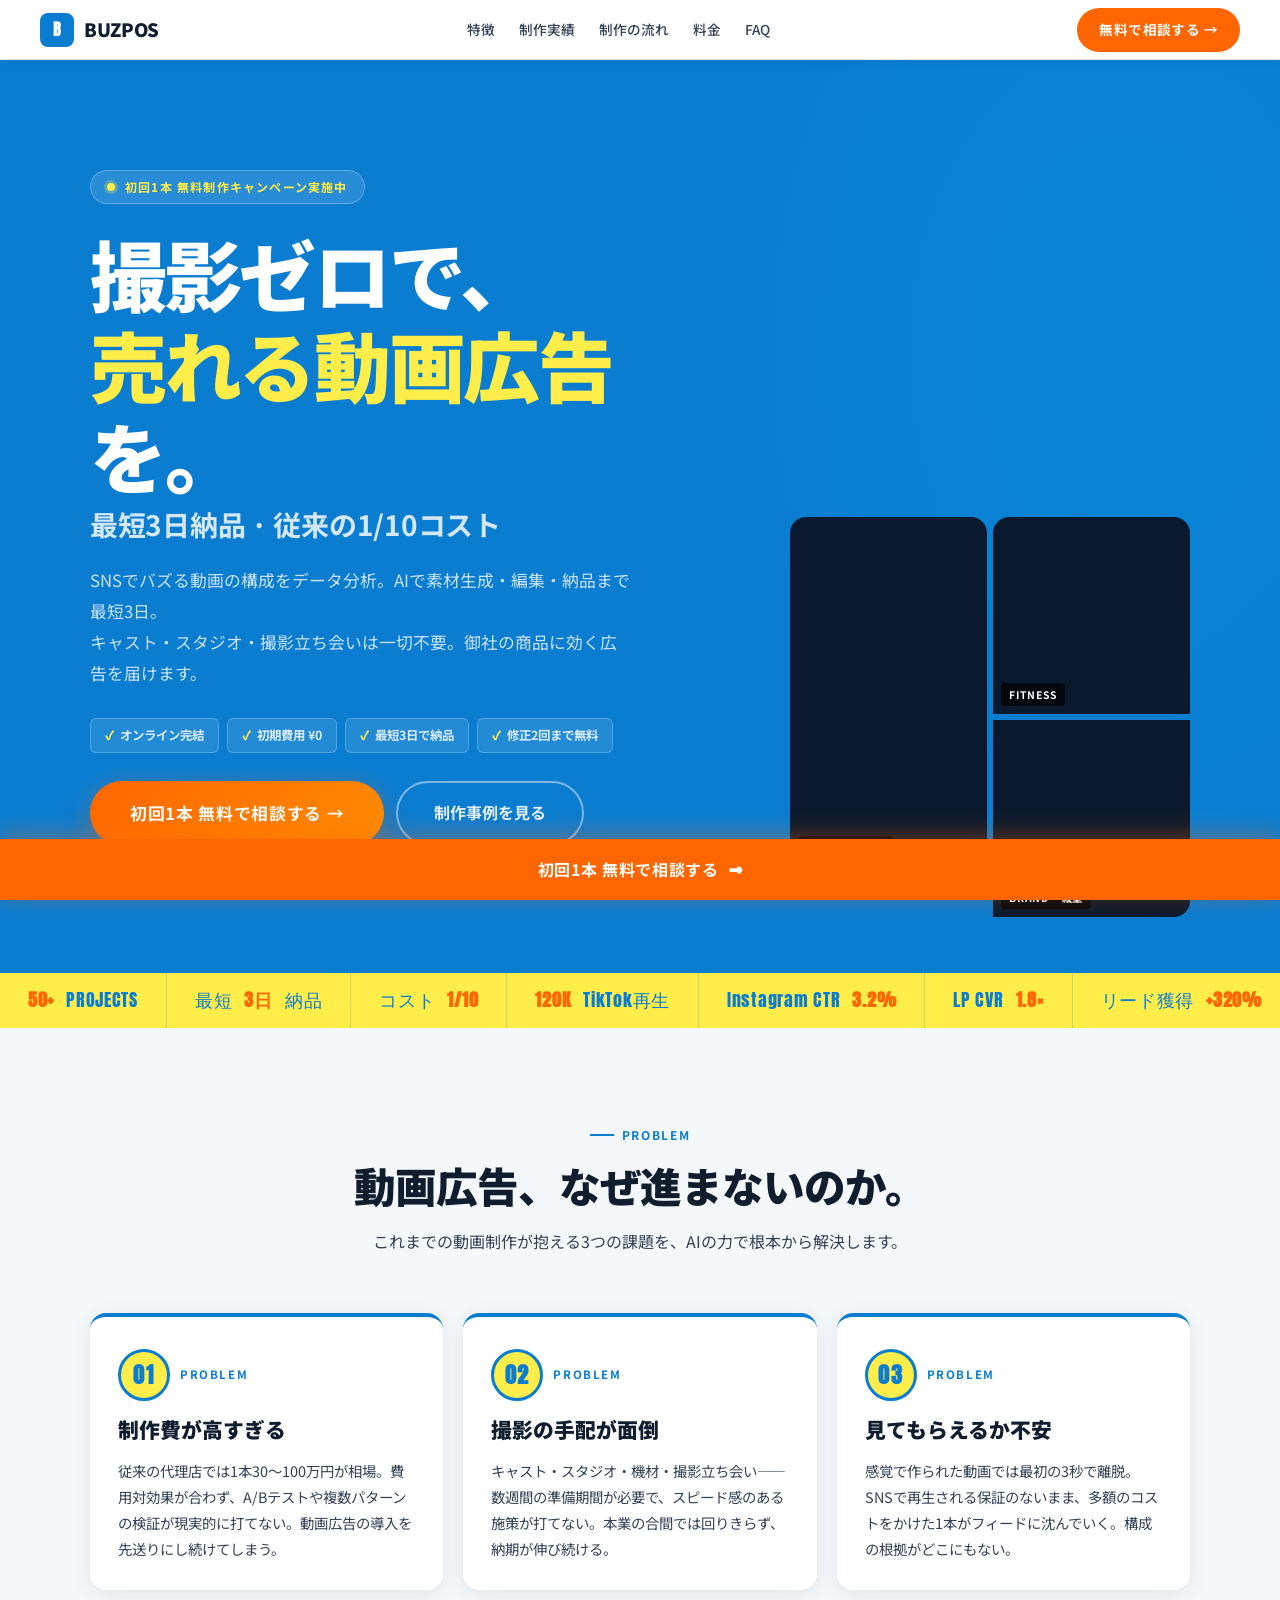
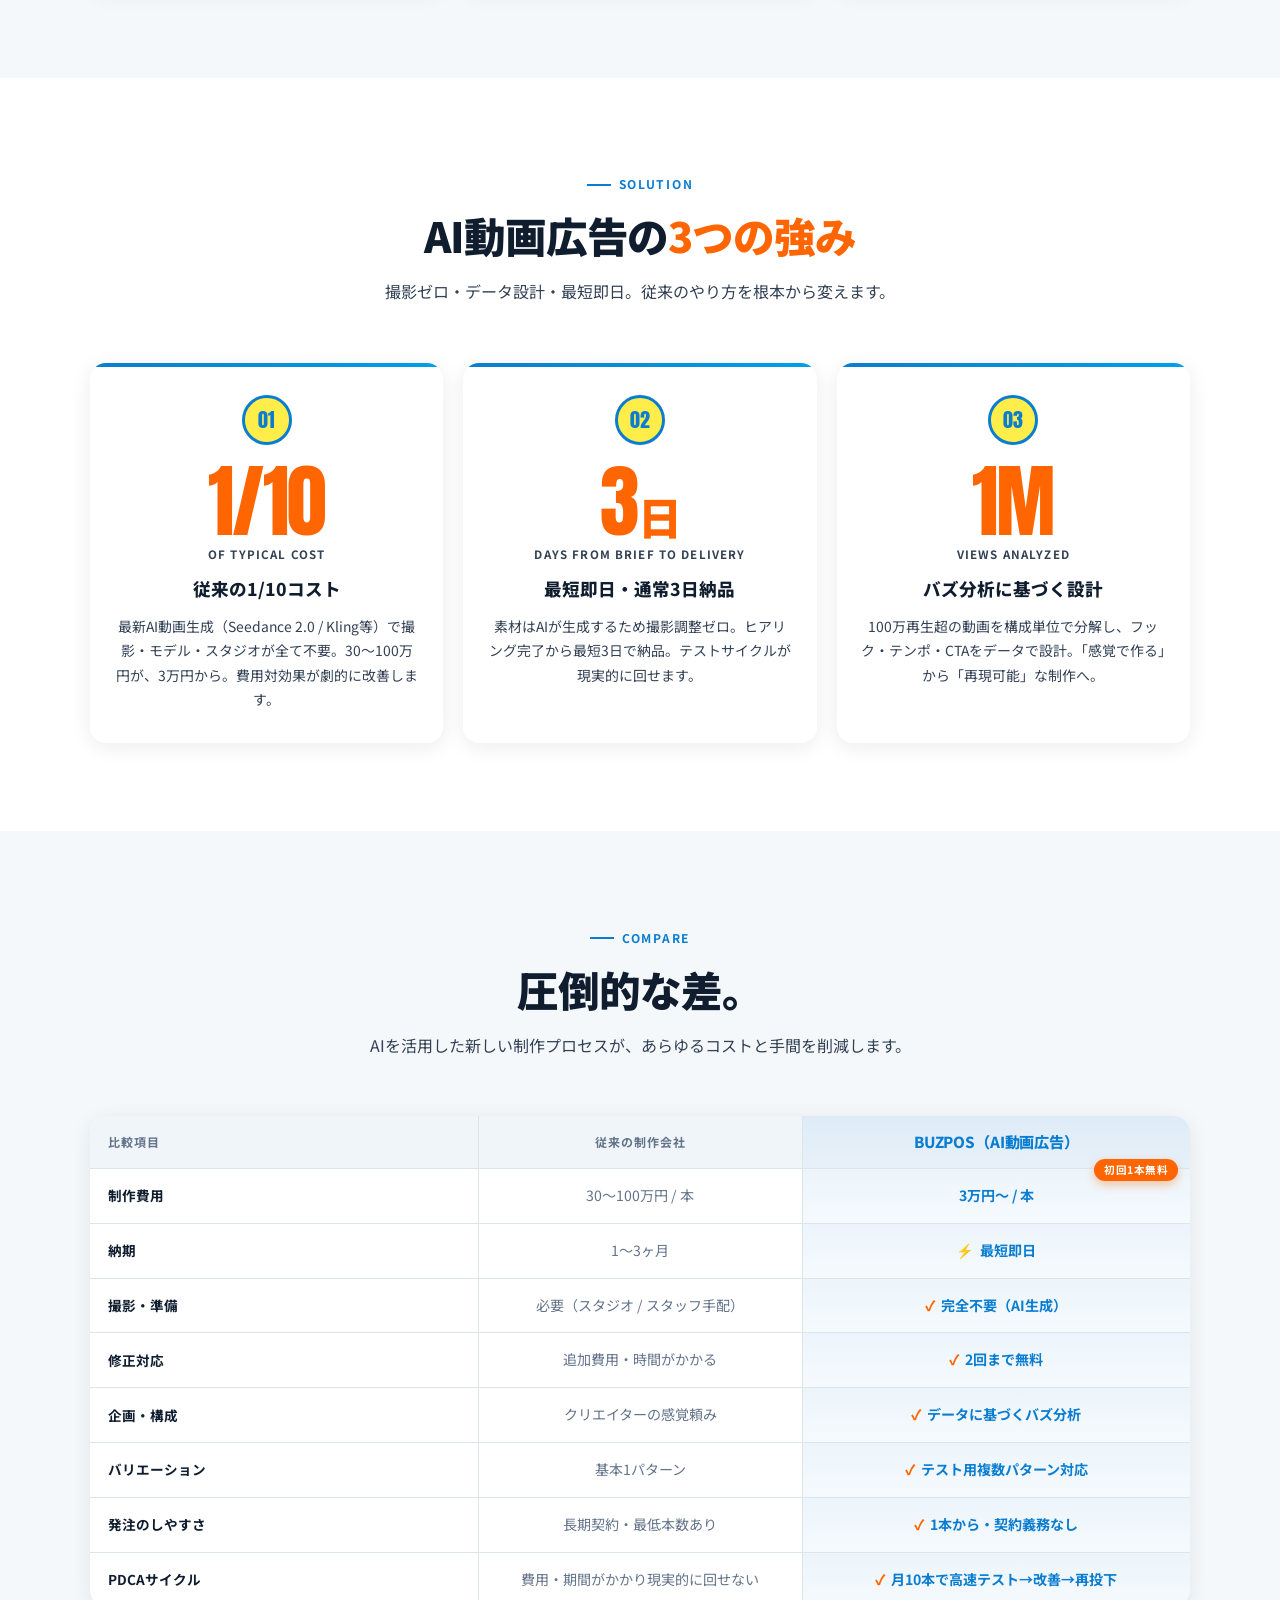
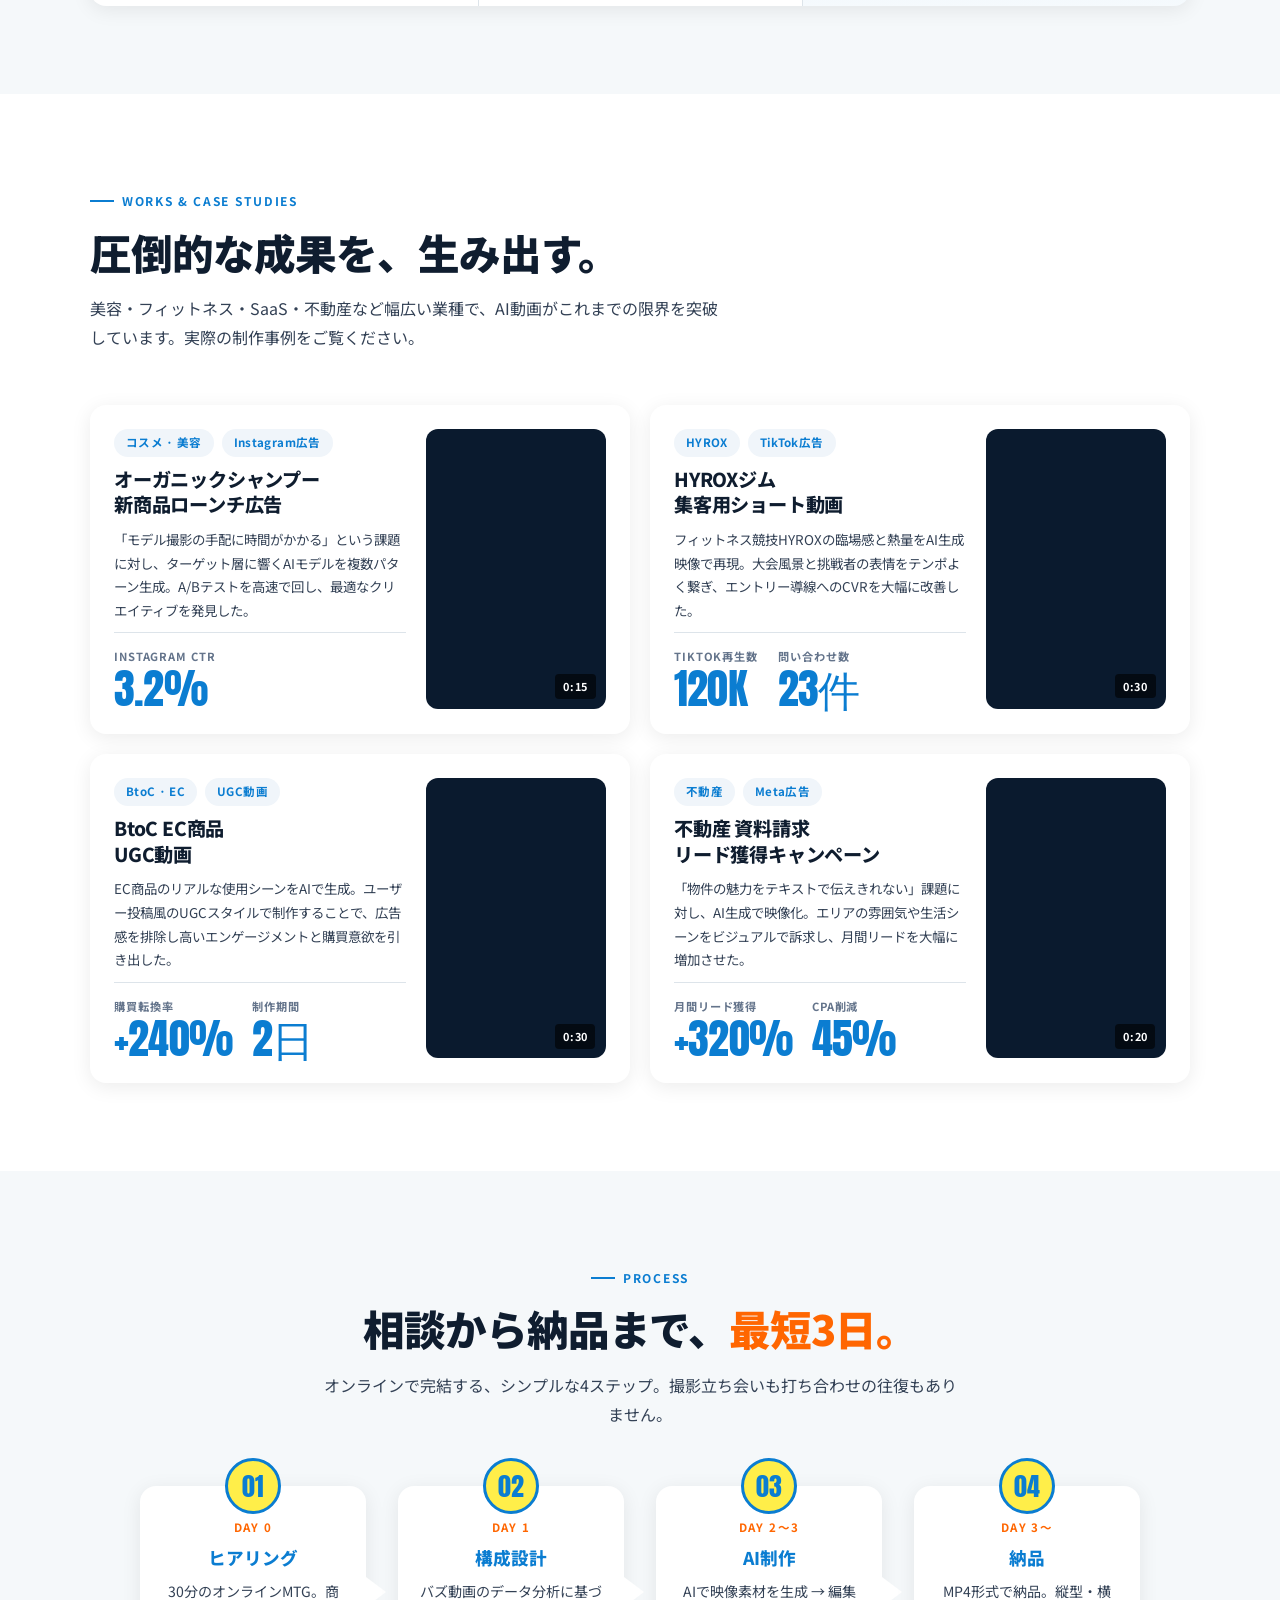
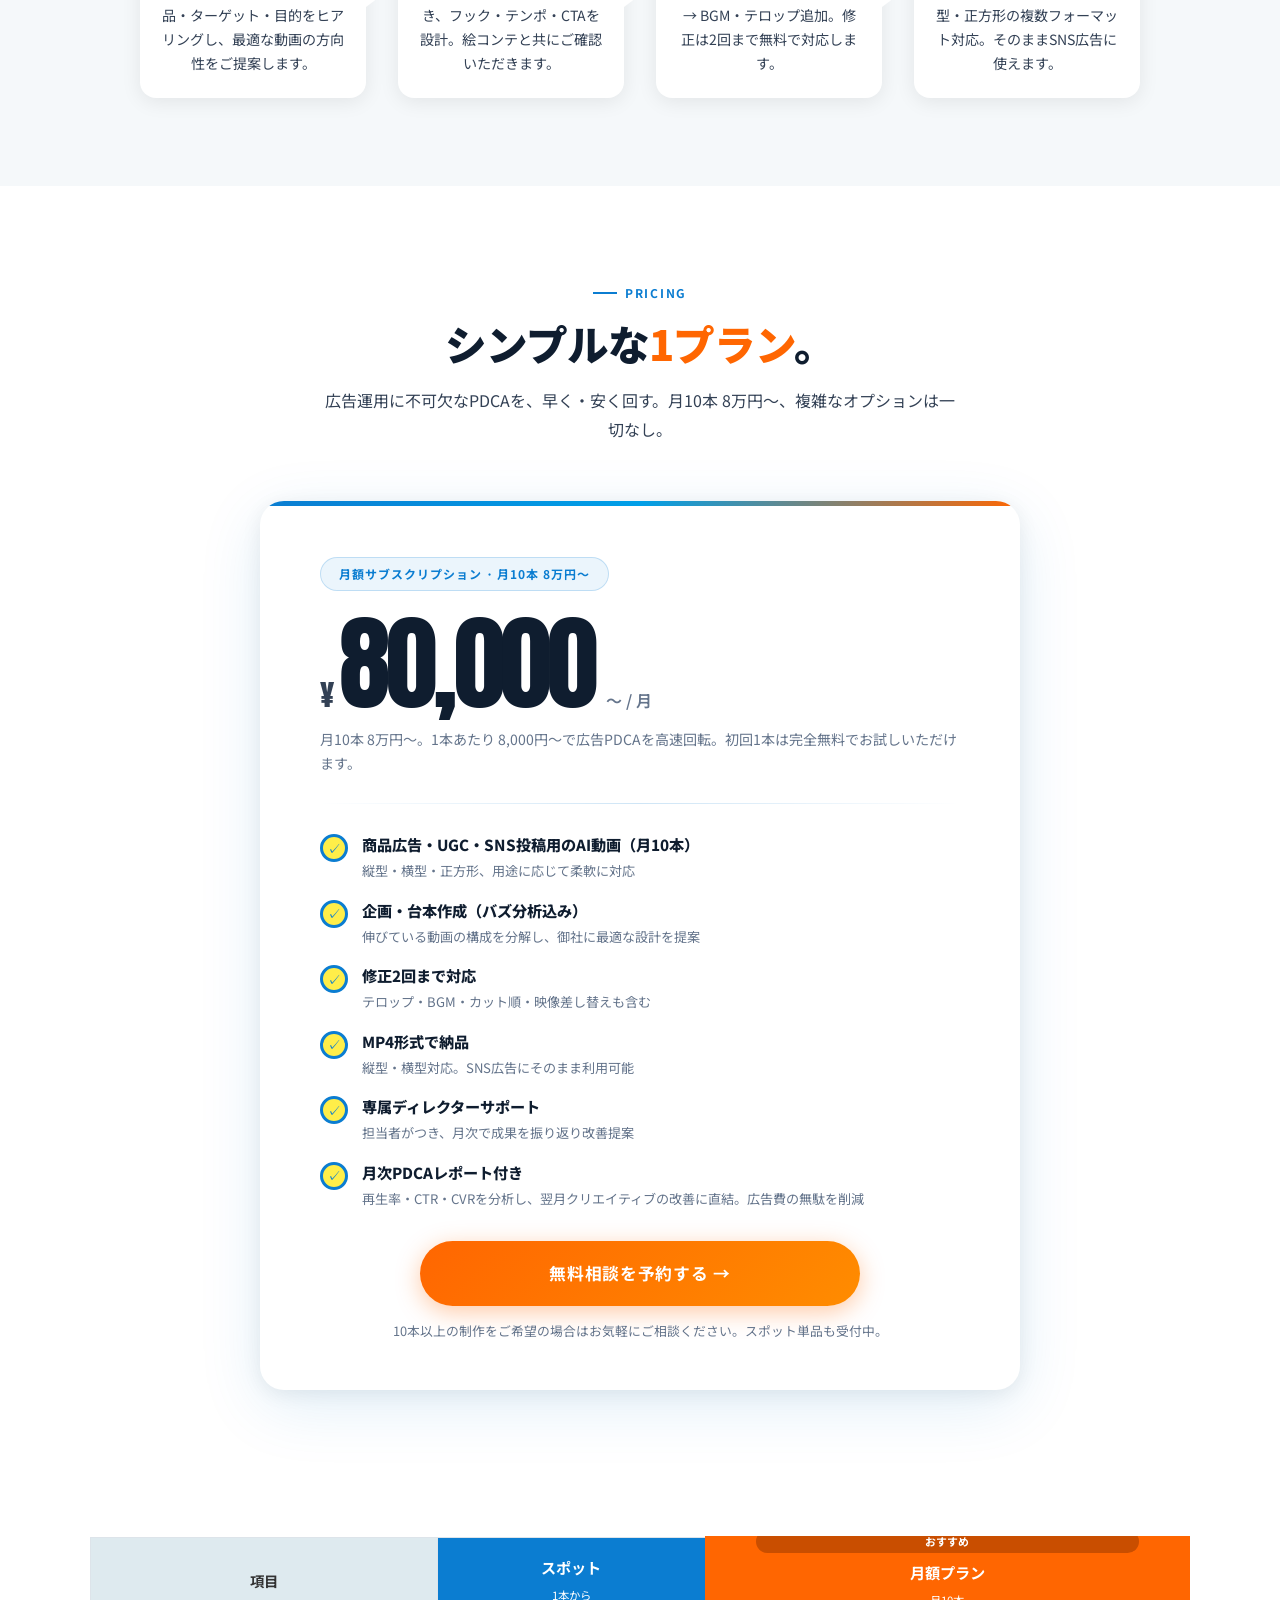
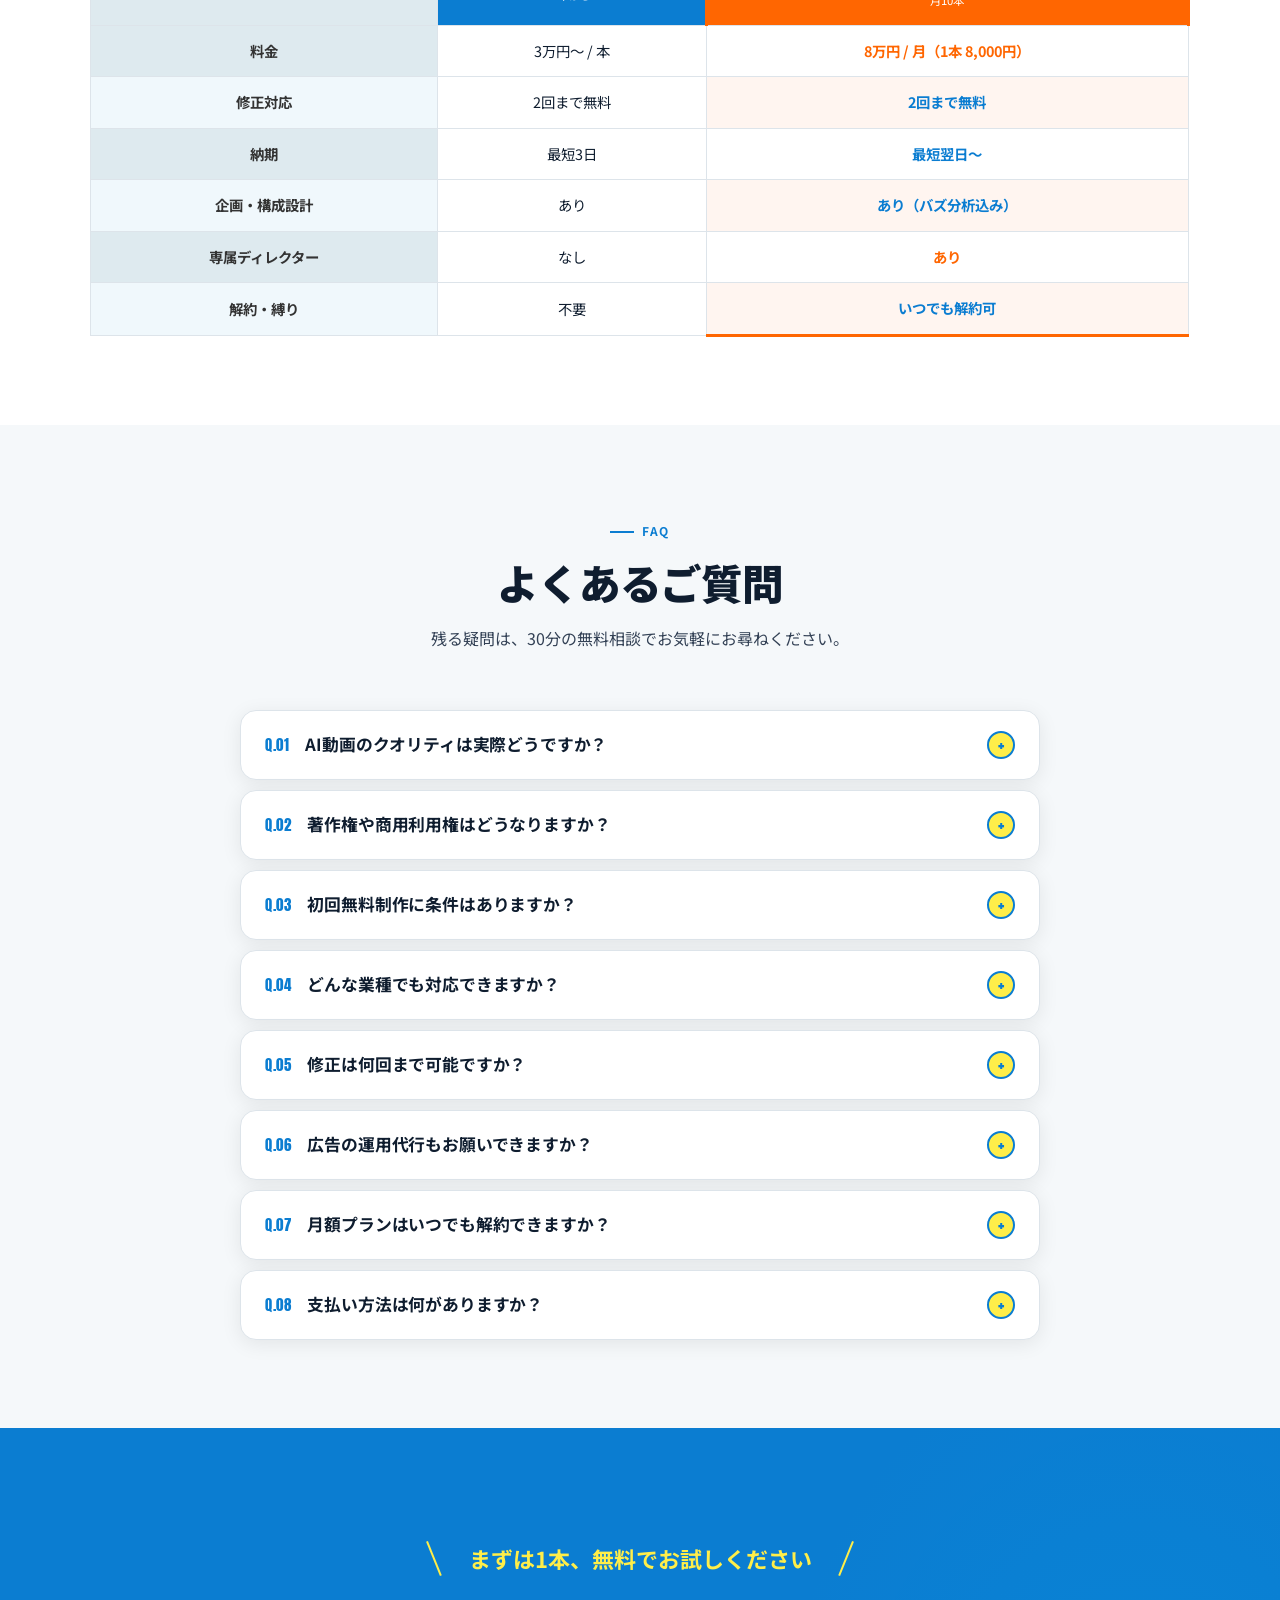
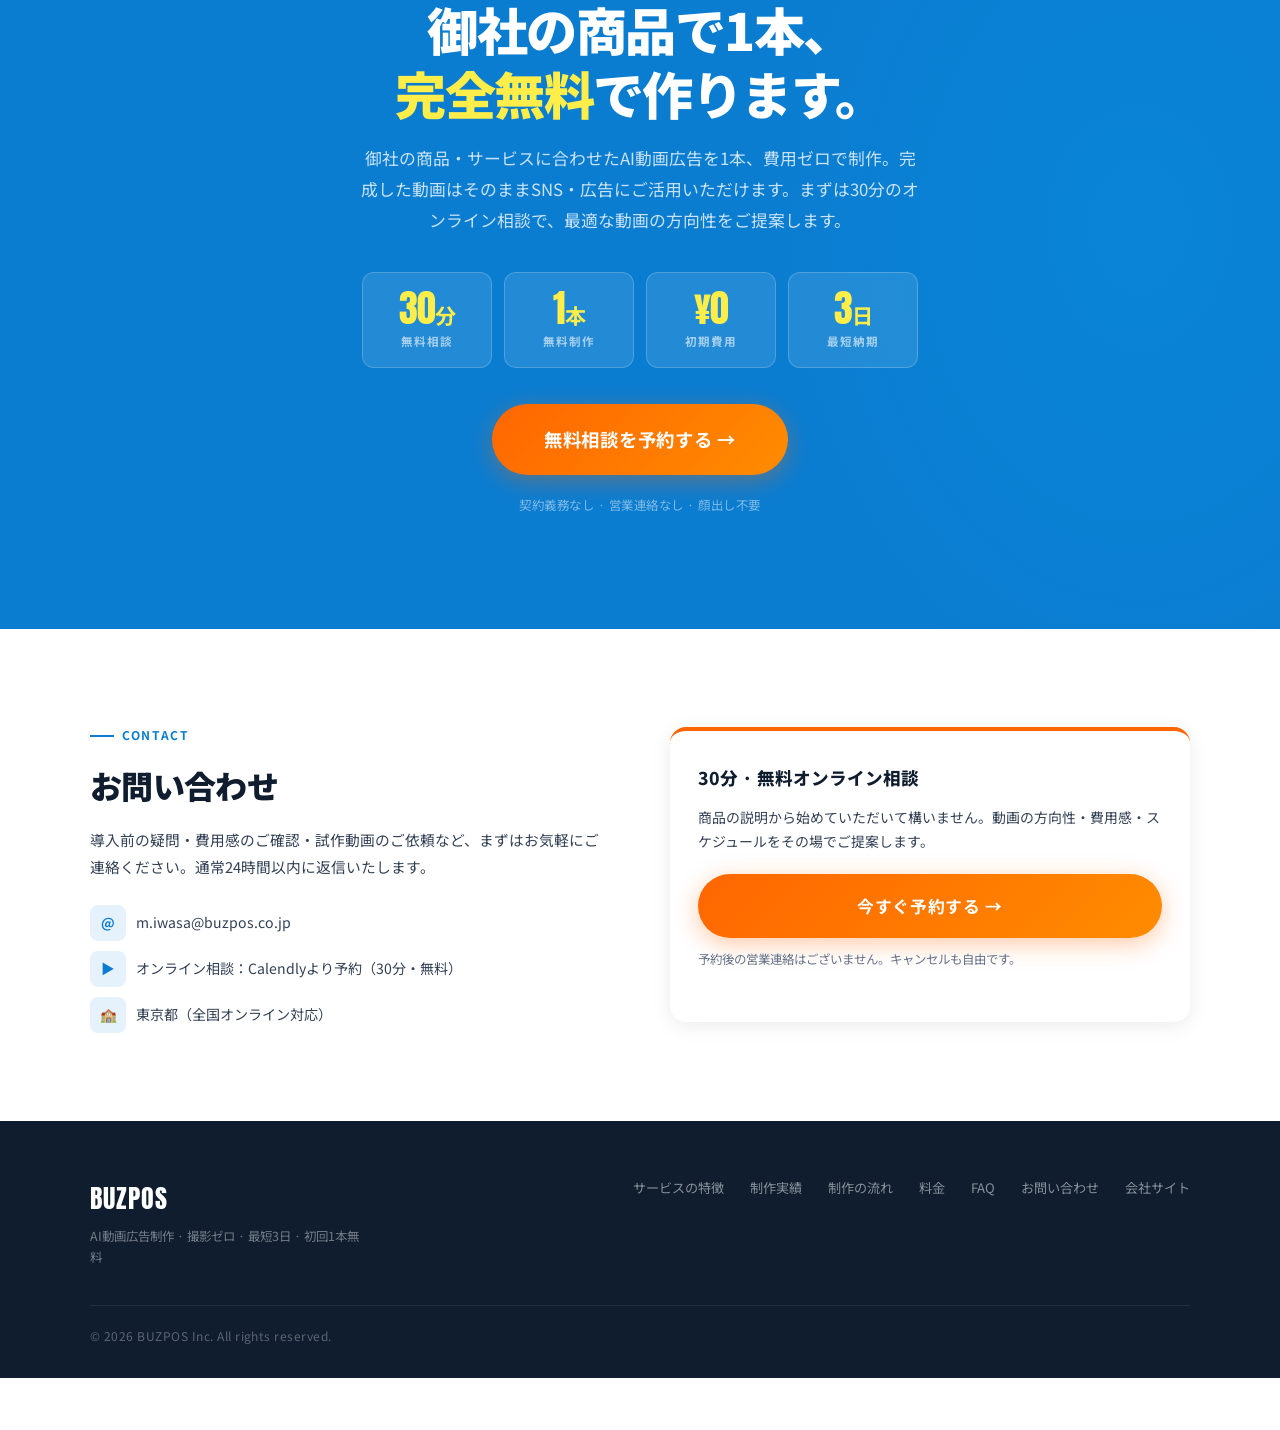
==== commit 24d88f05: "chore: 公開中の版（buzpos-lp.pages.dev）と手元を同期 Co-Authored-By: Claude Fable 5.1 <noreply@anthropic.com>" ====
--- a/ai-video-ad.html
+++ b/ai-video-ad.html
@@ -3,966 +3,1616 @@
 <head>
 <meta charset="UTF-8">
 <meta name="viewport" content="width=device-width, initial-scale=1.0">
-<title>AI動画広告制作｜BUZPOS</title>
-<meta name="description" content="SNSでバズるAI動画広告を、撮影不要・最短3日で制作。初回1本無料。">
-<meta property="og:title" content="AI動画広告制作｜BUZPOS">
-<meta property="og:description" content="SNSでバズるAI動画広告を、撮影不要・最短3日で制作。初回1本無料。">
+<title>BUZPOS｜AI動画広告制作 — 撮影ゼロ・月10本8万円〜・初回1本無料</title>
+<meta name="description" content="BUZPOS（バズポス）のAI動画広告制作。Seedance 2.0 / Kling等の最新AIで撮影・モデル・スタジオ不要。30〜100万円が3万円から。月10本8万円〜で広告PDCAを高速回転。">
+<meta name="keywords" content="BUZPOS,バズポス,AI動画広告,動画広告制作,AI動画生成,Seedance,Kling,撮影不要">
+<meta property="og:title" content="BUZPOS｜AI動画広告制作 — 撮影ゼロ・月10本8万円〜">
+<meta property="og:description" content="BUZPOS（バズポス）。撮影・モデル・スタジオ不要のAI動画広告。月10本8万円〜、初回1本無料。">
+<meta property="og:url" content="https://buzpos-lp.pages.dev/ai-video-ad.html">
+<meta property="og:type" content="website">
 <meta property="og:type" content="website">
 <meta name="referrer" content="strict-origin-when-cross-origin">
-<link rel="icon" href="school_icon.jpeg" type="image/jpeg">
 <link rel="preconnect" href="https://fonts.googleapis.com">
 <link rel="preconnect" href="https://fonts.gstatic.com" crossorigin>
-<link href="https://fonts.googleapis.com/css2?family=Barlow+Condensed:wght@700;800;900&family=Noto+Sans+JP:wght@400;500;700;900&family=Space+Mono:wght@400;700&display=swap" rel="stylesheet">
+<link href="https://fonts.googleapis.com/css2?family=Anton&family=Noto+Sans+JP:wght@400;500;700;900&display=swap" rel="stylesheet">
 <style>
 *, *::before, *::after { box-sizing: border-box; margin: 0; padding: 0; }
 
 :root {
-  --sky:       #0ea5e9;
-  --sky-dark:  #0284c7;
-  --sky-light: #e0f2fe;
-  --sky-50:    #f0f9ff;
-  --dark:  #0f172a;
-  --dark2: #1e293b;
-  --mid:   #334155;
-  --sub:   #475569;
-  --muted: #64748b;
-  --white: #fff;
+  --color_dark_blue: #0b7dd1;
+  --color_blue:      #009fe8;
+  --color_orange:    #ff6601;
+  --color_yellow:    #ffee49;
+  --font_anton:      "Anton", sans-serif;
+
+  /* Grays & text */
+  --dark:    #0f1d2f;
+  --dark2:   #162538;
+  --mid:     #334155;
+  --muted:   #64748b;
+  --white:   #ffffff;
   --bg:      #ffffff;
-  --bg-gray: #f8fafc;
-  --border:  #e2e8f0;
-  --text: #0f172a;
-  --orange:  #f97316;
-  --orange2: #ea580c;
-  --shadow-sm: 0 1px 3px rgba(0,0,0,.07), 0 1px 2px rgba(0,0,0,.05);
-  --shadow-md: 0 4px 16px rgba(0,0,0,.07), 0 2px 4px rgba(0,0,0,.04);
-  --shadow-lg: 0 10px 40px rgba(0,0,0,.09), 0 4px 12px rgba(0,0,0,.05);
-  --shadow-hover: 0 12px 48px rgba(0,0,0,.1), 0 4px 16px rgba(0,0,0,.06);
-  --glow: 0 0 24px rgba(14,165,233,.15);
-  --r: 8px;
-  --tr: 0.2s cubic-bezier(0.4,0,0.2,1);
-  --font-display: 'Barlow Condensed', 'Noto Sans JP', sans-serif;
-  --font-mono: 'Space Mono', 'Menlo', monospace;
+  --bg-gray: #f5f8fa;
+  --border:  #dde4ea;
+  --text:    #0f1d2f;
+  --sub:     #334155;
+
+  /* Shadows */
+  --shadow-card:       0 4px 20px rgba(0,0,0,.08);
+  --shadow-card-hover: 0 8px 32px rgba(0,0,0,.13);
+  --shadow-lg:         0 12px 48px rgba(0,0,0,.12);
+
+  --r:  16px;
+  --tr: 0.22s cubic-bezier(0.4,0,0.2,1);
 }
 
 html { scroll-behavior: smooth; -webkit-overflow-scrolling: touch; }
 body {
-  font-family: 'Hiragino Kaku Gothic ProN','Noto Sans JP',sans-serif;
+  font-family: 'Noto Sans JP','Hiragino Kaku Gothic ProN',sans-serif;
   background: var(--bg);
   color: var(--text);
   overflow-x: hidden;
-  max-width: 100vw;
   -webkit-font-smoothing: antialiased;
-}
-a, button { -webkit-tap-highlight-color: transparent; touch-action: manipulation; }
+  line-height: 1.7;
+}
+a { color: inherit; text-decoration: none; -webkit-tap-highlight-color: transparent; }
+img, video { display: block; max-width: 100%; }
+button { font: inherit; background: none; border: 0; cursor: pointer; }
+ul, ol { list-style: none; }
 input, select, textarea { font-size: 1rem; }
 
-/* ── Animations ── */
-@keyframes heroFadeUp   { from{opacity:0;transform:translateY(32px)} to{opacity:1;transform:none} }
-@keyframes meshDrift     { 0%{transform:translate(0,0) scale(1)} 100%{transform:translate(-3%,2%) scale(1.05)} }
-@keyframes glowPulse     { from{transform:scale(1);opacity:.7} to{transform:scale(1.15);opacity:1} }
-@keyframes particleFloat { 0%{transform:translateY(0) translateX(0);opacity:0} 10%{opacity:1} 90%{opacity:1} 100%{transform:translateY(-100vh) translateX(var(--dx));opacity:0} }
-@keyframes glowOrange    { 0%,100%{box-shadow:0 4px 20px rgba(249,115,22,.35)} 50%{box-shadow:0 6px 40px rgba(249,115,22,.65),0 0 60px rgba(249,115,22,.18)} }
-@keyframes drawUnder     { from{transform:scaleX(0)} to{transform:scaleX(1)} }
-@keyframes gradShift     { 0%,100%{background-position:0% 50%} 50%{background-position:100% 50%} }
-
-/* ── Nav ── */
-nav {
+/* ── Anton utility ── */
+.anton { font-family: var(--font_anton); font-weight: 400; font-style: normal; }
+
+/* ══════════════════════════════════════════
+   Layout utilities
+══════════════════════════════════════════ */
+.content-wrap  { position: relative; width: min(1100px, 100%); margin: 0 auto; }
+.content-inner { width: 90%; max-width: 1100px; margin: 0 auto; }
+.padding-section { padding: clamp(48px, 8vw, 88px) 0; }
+
+/* ══════════════════════════════════════════
+   Sticky nav
+══════════════════════════════════════════ */
+.site-nav {
   position: sticky; top: 0; z-index: 100;
-  background: rgba(15,23,42,.85);
-  backdrop-filter: blur(16px);
-  border-bottom: 1px solid rgba(255,255,255,.06);
-  padding: 0 20px; height: 56px;
+  background: #fff;
+  border-bottom: 1px solid var(--border);
+  height: 60px;
   display: flex; align-items: center; justify-content: space-between;
-}
-.nav-logo {
-  display: flex; align-items: center; gap: 8px;
-  text-decoration: none; color: #fff;
-  font-weight: 700; font-size: .92rem;
-}
-.nav-logo .logo-icon {
-  width: 38px; height: 38px; border-radius: 8px;
-  overflow: hidden; flex-shrink: 0;
-  background: #fff; box-shadow: var(--shadow-sm);
-}
-.nav-logo .logo-icon img { width: 100%; height: 100%; object-fit: cover; }
-.btn-nav {
-  background: var(--orange);
-  color: #fff; border: none; padding: 10px 20px;
-  border-radius: 6px; font-size: .82rem; font-weight: 800;
-  cursor: pointer; transition: all var(--tr);
-  min-height: 44px; white-space: nowrap;
-  text-decoration: none;
-}
-.btn-nav:hover { background: var(--orange2); transform: translateY(-2px); }
-
-/* ── Sections base ── */
-.sec { padding: 80px 24px; }
-@media(min-width:768px) { .sec { padding: 100px 40px; } }
-@media(max-width:640px) { .sec { padding: 52px 16px; } }
-.inner { max-width: 960px; margin: 0 auto; }
-.sec-tag {
+  padding: 0 clamp(16px, 4vw, 40px);
+  box-shadow: 0 2px 12px rgba(0,0,0,.06);
+}
+.nav-brand {
+  display: flex; align-items: center; gap: 10px;
+  font-size: 1.15rem; font-weight: 900; color: var(--dark);
+  letter-spacing: -.02em;
+}
+.nav-brand-mark {
+  width: 34px; height: 34px; border-radius: 8px;
+  background: var(--color_dark_blue);
+  display: flex; align-items: center; justify-content: center;
+  color: #fff; font-family: var(--font_anton); font-size: 1rem;
+  flex-shrink: 0;
+}
+.nav-links { display: none; }
+@media (min-width: 900px) {
+  .nav-links {
+    display: flex; gap: 24px; list-style: none;
+    font-size: .85rem; font-weight: 500;
+  }
+  .nav-links a { color: var(--mid); transition: color var(--tr); }
+  .nav-links a:hover { color: var(--color_dark_blue); }
+}
+.nav-cta {
+  display: inline-flex; align-items: center; gap: 6px;
+  background: var(--color_orange);
+  color: #fff; border: none;
+  padding: 10px 22px; border-radius: 30px;
+  font-size: .85rem; font-weight: 700; letter-spacing: .03em;
+  transition: background var(--tr), transform var(--tr);
+  white-space: nowrap; min-height: 44px;
+}
+.nav-cta:hover { background: #e05800; transform: translateY(-1px); }
+
+/* ══════════════════════════════════════════
+   Buttons
+══════════════════════════════════════════ */
+.btn-primary {
+  display: inline-flex; align-items: center; justify-content: center; gap: 8px;
+  background: linear-gradient(135deg, var(--color_orange), #ff8c00);
+  color: #fff; border: none;
+  padding: 18px 40px; border-radius: 40px;
+  font-size: 1.05rem; font-weight: 700; letter-spacing: .04em;
+  box-shadow: 0 6px 24px rgba(255,102,1,.35);
+  transition: transform var(--tr), box-shadow var(--tr);
+  cursor: pointer; text-align: center;
+}
+.btn-primary:hover {
+  transform: translateY(-2px);
+  box-shadow: 0 10px 36px rgba(255,102,1,.45);
+}
+.btn-primary.lg { padding: 20px 52px; font-size: 1.15rem; }
+.btn-ghost {
+  display: inline-flex; align-items: center; justify-content: center; gap: 8px;
+  background: transparent;
+  border: 2px solid var(--color_dark_blue);
+  color: var(--color_dark_blue);
+  padding: 16px 36px; border-radius: 40px;
+  font-size: 1rem; font-weight: 700;
+  transition: background var(--tr), color var(--tr);
+  cursor: pointer;
+}
+.btn-ghost:hover { background: var(--color_dark_blue); color: #fff; }
+
+/* ══════════════════════════════════════════
+   Section headings
+══════════════════════════════════════════ */
+.sec-label {
   display: inline-flex; align-items: center; gap: 8px;
-  color: var(--sky); font-size: .75rem; font-weight: 600;
-  letter-spacing: .08em; text-transform: uppercase; margin-bottom: 14px;
-}
-.sec-tag::before {
-  content: ''; display: inline-block; width: 20px; height: 2px;
-  background: var(--sky); flex-shrink: 0;
-}
-h2.sec-title {
-  font-size: clamp(1.5rem,4.5vw,2.2rem); font-weight: 800;
-  line-height: 1.45; margin-bottom: 16px; letter-spacing: -.02em;
-  position: relative; display: inline-block;
-}
-h2.sec-title::after {
-  content: ''; position: absolute; bottom: -4px; left: 0;
-  height: 2px; width: 48px;
-  background: linear-gradient(90deg, var(--sky), var(--orange));
-  border-radius: 2px;
-  transform: scaleX(0); transform-origin: left;
-  transition: transform .7s .3s cubic-bezier(.2,0,.1,1);
-}
-h2.sec-title.underline-show::after { transform: scaleX(1); }
-.accent { color: var(--sky); font-weight: 800; }
-.sec-lead { color: var(--sub); font-size: .95rem; line-height: 1.8; margin-bottom: 40px; max-width: 640px; }
-
-/* ── CTA Buttons ── */
-.btn-primary {
-  display: inline-flex; align-items: center; justify-content: center;
-  background: var(--orange);
-  color: #fff; border: none;
-  padding: 17px 36px; border-radius: 8px;
-  font-size: 1rem; font-weight: 700; cursor: pointer;
-  transition: background var(--tr), transform var(--tr), box-shadow var(--tr);
-  box-shadow: 0 4px 18px rgba(249,115,22,.3);
-  text-decoration: none; min-height: 52px;
-  width: 100%; max-width: 440px; text-align: center;
-}
-.btn-primary:hover { background: var(--orange2); transform: translateY(-2px); box-shadow: 0 8px 28px rgba(249,115,22,.35); }
-.glow-orange { animation: glowOrange 3s 2s ease-in-out infinite; }
-.glow-orange:hover { animation: none; }
-
-.btn-white {
-  display: inline-flex; align-items: center; justify-content: center;
-  background: #fff; color: var(--sky-dark); border: none;
-  padding: 17px 36px; border-radius: 8px;
-  font-size: 1rem; font-weight: 700; cursor: pointer;
-  transition: all var(--tr);
-  box-shadow: var(--shadow-md);
-  text-decoration: none; min-height: 52px;
-  width: 100%; max-width: 440px; text-align: center;
-}
-.btn-white:hover { transform: translateY(-2px); box-shadow: var(--shadow-lg); }
-
-.btn-hero-sub {
-  display: inline-flex; align-items: center; justify-content: center;
-  background: rgba(255,255,255,.08); backdrop-filter: blur(8px);
-  border: 1.5px solid rgba(255,255,255,.2); color: #fff;
-  padding: 15px 36px; border-radius: 8px;
-  font-size: .95rem; font-weight: 700; cursor: pointer;
-  transition: all var(--tr); text-decoration: none; min-height: 52px;
-}
-.btn-hero-sub:hover { background: rgba(255,255,255,.15); border-color: rgba(255,255,255,.4); }
-
-/* ── Reveal / Stagger animations ── */
-.reveal { opacity:0; transform:translateY(22px); transition:opacity .65s ease,transform .65s ease; }
-.reveal-left { opacity:0; transform:translateX(-36px); transition:opacity .65s ease,transform .65s ease; }
-.reveal-right { opacity:0; transform:translateX(36px); transition:opacity .65s ease,transform .65s ease; }
-.reveal.show,.reveal-left.show,.reveal-right.show { opacity:1; transform:none; }
-.stagger > * { opacity:0; transform:translateY(20px); transition:opacity .5s ease,transform .5s ease; }
-.stagger.show > *:nth-child(1){opacity:1;transform:none;transition-delay:.05s}
-.stagger.show > *:nth-child(2){opacity:1;transform:none;transition-delay:.13s}
-.stagger.show > *:nth-child(3){opacity:1;transform:none;transition-delay:.21s}
-.stagger.show > *:nth-child(4){opacity:1;transform:none;transition-delay:.29s}
-.stagger.show > *:nth-child(5){opacity:1;transform:none;transition-delay:.37s}
-.stagger.show > *:nth-child(6){opacity:1;transform:none;transition-delay:.45s}
-.fi { opacity:0; transform:translateY(12px); transition:opacity .45s cubic-bezier(.25,.1,.25,1),transform .45s cubic-bezier(.25,.1,.25,1); }
-.fi.in { opacity:1; transform:translateY(0); }
-
-/* ══════════════════════════════════════
-   HERO — Dark premium (school LP style)
-   ══════════════════════════════════════ */
+  color: var(--color_dark_blue); font-size: .75rem; font-weight: 700;
+  letter-spacing: .14em; text-transform: uppercase; margin-bottom: 12px;
+}
+.sec-label::before {
+  content: ''; display: block; width: 24px; height: 2px;
+  background: var(--color_dark_blue); flex-shrink: 0;
+}
+.sec-title {
+  font-size: clamp(1.6rem, 4vw, 2.6rem); font-weight: 900;
+  line-height: 1.35; letter-spacing: -.025em; color: var(--dark);
+  margin-bottom: 14px;
+}
+.sec-title .accent { color: var(--color_orange); }
+.sec-lede {
+  font-size: clamp(.9rem, 2vw, 1rem); line-height: 1.85;
+  color: var(--mid); max-width: 640px;
+}
+
+/* h3-line-both pattern */
+.h3-line-both {
+  display: flex; justify-content: center; align-items: center; gap: 1em;
+  width: 100%; margin: 2em 0 1.2em;
+  color: var(--color_dark_blue); text-align: center;
+}
+.h3-line-both::before, .h3-line-both::after {
+  display: block; content: ""; width: 100%; height: 1px;
+  background: var(--color_dark_blue); opacity: .4;
+}
+.h3-line-both h3 {
+  flex: none; white-space: nowrap;
+  font-size: clamp(15px, 1.8vw, 20px);
+}
+
+/* speech bracket decoration */
+.speech {
+  margin-bottom: .5em; color: var(--color_dark_blue);
+  text-align: center; font-weight: 700;
+}
+.speech > span {
+  display: inline-block; position: relative;
+  font-size: clamp(16px, 2.2vw, 22px);
+  padding: 0 1.8em;
+}
+.speech > span::before, .speech > span::after {
+  position: absolute; content: ""; width: 2px; height: 100%;
+  background: var(--color_dark_blue); bottom: 0;
+}
+.speech > span::before { transform: rotate(-22deg); left: .2em; }
+.speech > span::after  { transform: rotate(22deg);  right: .2em; }
+
+/* bg-light-gradation */
+.bg-light-gradation {
+  background: linear-gradient(-45deg, rgba(228,236,255,1) 0%, rgba(203,235,253,1) 51%, rgba(229,255,242,1) 100%);
+}
+
+/* feature-num circle (yellow bg, dark blue border, Anton) */
+.feature-num {
+  display: inline-flex; justify-content: center; align-items: center;
+  width: clamp(38px, 4vw, 50px); height: clamp(38px, 4vw, 50px);
+  background: var(--color_yellow); border: 3px solid var(--color_dark_blue);
+  border-radius: 50%; color: var(--color_dark_blue);
+  font-family: var(--font_anton); font-size: clamp(15px, 1.8vw, 20px);
+  flex-shrink: 0;
+}
+
+/* ══════════════════════════════════════════
+   HERO
+══════════════════════════════════════════ */
 #hero {
+  background: var(--color_dark_blue);
+  padding: clamp(60px, 10vw, 110px) 0 0;
+  overflow: hidden; position: relative;
+}
+#hero::before {
+  content: ''; position: absolute; top: 0; right: 0;
+  width: 60%; height: 100%;
+  background: radial-gradient(ellipse 70% 80% at 80% 30%, rgba(0,159,232,.22), transparent 70%);
+  pointer-events: none;
+}
+.hero-inner {
+  display: flex; flex-direction: column; align-items: flex-start;
+  gap: clamp(32px, 5vw, 56px); position: relative; z-index: 1;
+}
+@media (min-width: 900px) {
+  .hero-inner { flex-direction: row; align-items: flex-end; }
+}
+.hero-left { flex: 1; padding-bottom: clamp(40px, 6vw, 72px); }
+.hero-eyebrow {
+  display: inline-flex; align-items: center; gap: 10px;
+  background: rgba(255,255,255,.12); border: 1px solid rgba(255,255,255,.25);
+  border-radius: 30px; padding: 6px 16px;
+  font-size: .75rem; font-weight: 700; letter-spacing: .1em;
+  color: var(--color_yellow); text-transform: uppercase;
+  margin-bottom: 24px;
+}
+.hero-eyebrow::before {
+  content: ''; display: block; width: 8px; height: 8px; border-radius: 50%;
+  background: var(--color_yellow);
+  box-shadow: 0 0 0 3px rgba(255,238,73,.25);
+  animation: pulse 2s ease-in-out infinite;
+}
+@keyframes pulse { 50% { opacity: .45; } }
+
+h1.hero-title {
+  font-size: clamp(2.2rem, 7vw, 4.8rem);
+  font-weight: 900; line-height: 1.18; letter-spacing: -.03em;
+  color: #fff; margin-bottom: 24px;
+}
+h1.hero-title .hl { color: var(--color_yellow); }
+h1.hero-title .sub-line {
+  display: block; font-size: clamp(1.05rem, 3vw, 1.75rem); font-weight: 700;
+  color: rgba(255,255,255,.82); margin-top: 8px; letter-spacing: -.01em;
+}
+.hero-lede {
+  font-size: clamp(.9rem, 2vw, 1.05rem); line-height: 1.85;
+  color: rgba(255,255,255,.78); max-width: 540px; margin-bottom: 28px;
+}
+.hero-pills {
+  display: flex; flex-wrap: wrap; gap: 8px; margin-bottom: 28px;
+}
+.hero-pill {
+  background: rgba(255,255,255,.1); border: 1px solid rgba(255,255,255,.22);
+  border-radius: 6px; padding: 6px 14px;
+  font-size: .78rem; font-weight: 700; color: rgba(255,255,255,.82);
+  display: flex; align-items: center; gap: 6px;
+}
+.hero-pill::before {
+  content: '✓'; color: var(--color_yellow); font-weight: 900;
+}
+.hero-actions { display: flex; flex-wrap: wrap; gap: 12px; }
+.hero-actions .btn-ghost {
+  border-color: rgba(255,255,255,.45); color: rgba(255,255,255,.88);
+}
+.hero-actions .btn-ghost:hover {
+  background: rgba(255,255,255,.12); color: #fff;
+  border-color: rgba(255,255,255,.7);
+}
+
+/* Hero video mosaic */
+.hero-right {
+  flex-shrink: 0; width: clamp(240px, 32vw, 400px);
+  display: grid; grid-template-columns: 1fr 1fr;
+  gap: 6px; align-self: flex-end;
+}
+.hero-tile {
+  position: relative; overflow: hidden; background: #0a1a2e;
+}
+.hero-tile:nth-child(1) {
+  aspect-ratio: 9/16;
+  border-radius: var(--r) var(--r) 0 0;
+  grid-row: span 2;
+}
+.hero-tile:nth-child(2) {
+  aspect-ratio: 1/1;
+  border-radius: var(--r) var(--r) 0 0;
+}
+.hero-tile:nth-child(3) {
+  aspect-ratio: 1/1;
+  border-radius: 0 0 var(--r) 0;
+}
+.hero-tile video {
+  width: 100%; height: 100%; object-fit: cover;
+  filter: brightness(.92) contrast(1.05);
+}
+.hero-tile-label {
+  position: absolute; bottom: 8px; left: 8px;
+  background: rgba(0,0,0,.65); backdrop-filter: blur(6px);
+  color: #fff; font-size: .65rem; font-weight: 700; letter-spacing: .08em;
+  padding: 3px 8px; border-radius: 4px; text-transform: uppercase;
+}
+@media (max-width: 480px) {
+  .hero-right { width: 100%; order: -1; }
+  .hero-tile:nth-child(1) { aspect-ratio: 4/5; }
+  h1.hero-title { font-size: 2rem; }
+  .hero-actions { flex-direction: column; }
+}
+
+/* Ticker strip */
+.hero-strip {
+  margin-top: clamp(32px, 5vw, 56px);
+  background: var(--color_yellow);
+  overflow: hidden; width: 100%;
+}
+.hero-strip-track {
+  display: flex; animation: scrollX 36s linear infinite; width: max-content;
+}
+@keyframes scrollX { from { transform: translateX(0); } to { transform: translateX(-50%); } }
+.hs-item {
+  display: inline-flex; align-items: center; gap: 12px;
+  padding: 12px 28px;
+  border-right: 1px solid rgba(11,125,209,.2);
+  font-family: var(--font_anton); font-size: clamp(13px, 1.8vw, 18px);
+  color: var(--color_dark_blue); white-space: nowrap; letter-spacing: .04em;
+}
+.hs-item b { color: var(--color_orange); }
+
+/* ══════════════════════════════════════════
+   PROBLEMS
+══════════════════════════════════════════ */
+#problems { background: var(--bg-gray); }
+.sec-center { text-align: center; margin-bottom: clamp(36px, 5vw, 56px); }
+.sec-center .sec-lede,
+.sec-center .sec-title { margin-left: auto; margin-right: auto; text-align: center; }
+
+.problems-grid {
+  display: grid; grid-template-columns: repeat(3, 1fr); gap: 20px;
+}
+@media (max-width: 750px) { .problems-grid { grid-template-columns: 1fr; } }
+
+.p-card {
+  background: #fff; border-radius: var(--r);
+  box-shadow: var(--shadow-card);
+  padding: 32px 28px 28px; display: flex; flex-direction: column; gap: 14px;
+  border-top: 4px solid var(--color_dark_blue);
+  transition: transform var(--tr), box-shadow var(--tr);
+}
+.p-card:hover { transform: translateY(-4px); box-shadow: var(--shadow-card-hover); }
+.p-num-row {
+  display: flex; align-items: center; gap: 10px;
+  font-size: .72rem; font-weight: 700; letter-spacing: .14em;
+  text-transform: uppercase; color: var(--color_dark_blue);
+}
+.p-circle {
+  width: clamp(40px, 4.5vw, 52px); height: clamp(40px, 4.5vw, 52px);
+  background: var(--color_yellow); border: 3px solid var(--color_dark_blue);
+  border-radius: 50%; color: var(--color_dark_blue);
+  display: flex; align-items: center; justify-content: center;
+  font-family: var(--font_anton); font-size: clamp(16px, 2vw, 22px);
+  flex-shrink: 0;
+}
+.p-card h3 {
+  font-size: clamp(1.05rem, 2.2vw, 1.3rem); font-weight: 900;
+  color: var(--dark); line-height: 1.4;
+}
+.p-card p { font-size: .9rem; line-height: 1.8; color: var(--mid); flex: 1; }
+.p-stat {
+  margin-top: 8px; padding-top: 16px; border-top: 1px dashed var(--border);
+  font-size: .78rem; font-weight: 700; color: var(--muted);
+  letter-spacing: .08em; text-transform: uppercase;
+}
+.p-stat b { color: var(--color_orange); font-size: 1rem; margin-right: 6px; }
+
+/* ══════════════════════════════════════════
+   SOLUTION
+══════════════════════════════════════════ */
+#solution { background: #fff; }
+.solution-grid {
+  display: grid; grid-template-columns: repeat(3, 1fr); gap: 20px;
+}
+@media (max-width: 750px) { .solution-grid { grid-template-columns: 1fr; } }
+
+.sol-card {
+  background: #fff; border-radius: var(--r);
+  box-shadow: var(--shadow-card);
+  padding: 32px 24px; text-align: center;
   position: relative; overflow: hidden;
-  background: #071020;
-  min-height: 100vh; min-height: 100dvh;
-  display: flex; align-items: center;
-  padding: 0;
-}
-#hero::before {
-  content: ''; position: absolute; inset: -50%; z-index: 0;
-  background:
-    radial-gradient(ellipse 40% 40% at 20% 50%, rgba(14,165,233,.12), transparent),
-    radial-gradient(ellipse 50% 50% at 80% 30%, rgba(14,165,233,.08), transparent),
-    radial-gradient(ellipse 30% 60% at 60% 80%, rgba(249,115,22,.06), transparent);
-  animation: meshDrift 12s ease-in-out infinite alternate;
+  transition: transform var(--tr), box-shadow var(--tr);
+}
+.sol-card::before {
+  content: ''; position: absolute; top: 0; left: 0; right: 0; height: 4px;
+  background: linear-gradient(90deg, var(--color_dark_blue), var(--color_blue));
+}
+.sol-card:hover { transform: translateY(-4px); box-shadow: var(--shadow-card-hover); }
+.sol-icon-wrap { margin: 0 auto 16px; }
+.sol-big {
+  font-family: var(--font_anton); font-size: clamp(3rem, 7vw, 5rem);
+  color: var(--color_orange); line-height: 1; letter-spacing: -.02em; margin-bottom: 4px;
+}
+.sol-unit {
+  font-size: .72rem; font-weight: 700; color: var(--mid);
+  letter-spacing: .1em; text-transform: uppercase; margin-bottom: 10px;
+}
+.sol-title {
+  font-size: clamp(.95rem, 1.8vw, 1.1rem); font-weight: 800;
+  color: var(--dark); margin-bottom: 10px;
+}
+.sol-copy { font-size: .87rem; line-height: 1.75; color: var(--mid); }
+
+/* ══════════════════════════════════════════
+   COMPARISON TABLE
+══════════════════════════════════════════ */
+#comparison { background: var(--bg-gray); }
+.compare-wrap {
+  background: #fff; border-radius: var(--r);
+  box-shadow: var(--shadow-card); overflow: hidden;
+}
+.compare-row {
+  display: grid; grid-template-columns: 1.2fr 1fr 1.2fr;
+  border-bottom: 1px solid var(--border);
+}
+.compare-row:last-child { border-bottom: 0; }
+.compare-row.head { background: #f0f5fa; }
+.compare-cell {
+  padding: 16px 18px; font-size: .88rem; color: var(--mid);
+  display: flex; align-items: center; justify-content: center; text-align: center;
+  line-height: 1.55; gap: 6px;
+  border-left: 1px solid var(--border);
+}
+.compare-cell:first-child {
+  justify-content: flex-start; text-align: left;
+  font-weight: 700; color: var(--dark); font-size: .85rem; border-left: 0;
+}
+.compare-cell.legacy { color: var(--muted); }
+.compare-cell.buzpos {
+  background: linear-gradient(180deg, rgba(11,125,209,.08), rgba(11,125,209,.04));
+  color: var(--color_dark_blue); font-weight: 700; position: relative;
+}
+.compare-cell.buzpos .ck { color: var(--color_orange); font-weight: 900; }
+.compare-row.head .compare-cell {
+  font-size: .75rem; font-weight: 700; color: var(--muted);
+  text-transform: uppercase; letter-spacing: .08em; padding: 14px 18px;
+}
+.compare-row.head .compare-cell.buzpos {
+  color: var(--color_dark_blue); font-size: .95rem;
+  letter-spacing: -.01em; text-transform: none; font-weight: 800;
+}
+.free-badge-compare {
+  position: absolute; top: -10px; right: 12px;
+  background: var(--color_orange); color: #fff;
+  font-size: .66rem; font-weight: 700; letter-spacing: .04em;
+  padding: 3px 10px; border-radius: 20px;
+  box-shadow: 0 4px 10px rgba(255,102,1,.35);
+}
+@media (max-width: 600px) {
+  .compare-row { grid-template-columns: 1fr 1fr; }
+  .compare-cell.legacy { display: none; }
+}
+
+/* ══════════════════════════════════════════
+   WORKS
+══════════════════════════════════════════ */
+#works { background: #fff; }
+.works-head { margin-bottom: clamp(32px, 5vw, 52px); }
+.works-grid { display: grid; grid-template-columns: 1fr 1fr; gap: 20px; }
+@media (max-width: 750px) { .works-grid { grid-template-columns: 1fr; } }
+
+.work {
+  background: #fff; border-radius: var(--r);
+  box-shadow: var(--shadow-card);
+  display: grid; grid-template-columns: 1fr 180px; gap: 20px;
+  padding: 24px; overflow: hidden;
+  transition: transform var(--tr), box-shadow var(--tr);
+}
+.work:hover { transform: translateY(-3px); box-shadow: var(--shadow-card-hover); }
+@media (max-width: 900px) { .work { grid-template-columns: 1fr; } }
+
+.work-body { display: flex; flex-direction: column; gap: 10px; }
+.work-tags { display: flex; gap: 8px; flex-wrap: wrap; }
+.work-tag {
+  padding: 4px 12px; border-radius: 20px;
+  background: #f0f5fa; font-size: .72rem; font-weight: 700;
+  color: var(--color_dark_blue); letter-spacing: .03em;
+}
+.work-title {
+  font-size: clamp(1rem, 2vw, 1.2rem); font-weight: 800;
+  color: var(--dark); line-height: 1.35; letter-spacing: -.01em;
+}
+.work-desc { font-size: .84rem; line-height: 1.75; color: var(--mid); flex: 1; }
+.work-stats {
+  display: flex; gap: 20px; flex-wrap: wrap;
+  padding-top: 14px; border-top: 1px solid var(--border); margin-top: auto;
+}
+.stat-num {
+  font-family: var(--font_anton); font-size: clamp(1.7rem, 3.5vw, 2.6rem);
+  color: var(--color_dark_blue); line-height: 1; letter-spacing: -.02em;
+}
+.stat-label {
+  font-size: .7rem; font-weight: 700; color: var(--muted);
+  text-transform: uppercase; letter-spacing: .08em; margin-bottom: 2px;
+}
+.work-video-wrap {
+  border-radius: 12px; overflow: hidden; position: relative;
+  background: #0a1a2e; aspect-ratio: 9/14;
+}
+.work-video-wrap video { width: 100%; height: 100%; object-fit: cover; }
+.work-video-wrap .wv-dur {
+  position: absolute; bottom: 10px; right: 10px;
+  background: rgba(0,0,0,.6); backdrop-filter: blur(6px);
+  color: #fff; font-size: .68rem; font-weight: 700;
+  padding: 3px 8px; border-radius: 4px; letter-spacing: .06em;
+}
+
+/* ══════════════════════════════════════════
+   FLOW
+══════════════════════════════════════════ */
+#flow { background: var(--bg-gray); }
+.flow-list {
+  counter-reset: flow;
+  display: flex; flex-wrap: wrap; justify-content: center;
+  gap: clamp(48px, 5.5vw, 64px) clamp(16px, 2.5vw, 32px);
+  width: min(100%, 1000px); margin: 0 auto;
+}
+.flow-item {
+  position: relative;
+  width: calc(25% - clamp(12px, 2vw, 24px));
+  padding: 2em clamp(14px, 1.8vw, 22px) 1.4em;
+  background: #fff; border-radius: clamp(10px, 1.5vw, 16px);
+  text-align: center; box-shadow: var(--shadow-card);
+  transition: transform var(--tr), box-shadow var(--tr);
+}
+.flow-item:hover { transform: translateY(-3px); box-shadow: var(--shadow-card-hover); }
+/* numbered yellow circles */
+.flow-item::before {
+  counter-increment: flow;
+  content: "0" counter(flow);
+  position: absolute; display: flex; justify-content: center; align-items: center;
+  width: clamp(44px, 5.5vw, 56px); height: clamp(44px, 5.5vw, 56px);
+  background: var(--color_yellow); border: 3px solid var(--color_dark_blue);
+  border-radius: 50%; color: var(--color_dark_blue);
+  font-family: var(--font_anton); font-size: clamp(18px, 2.4vw, 26px);
+  top: clamp(-28px, -3vw, -24px); left: 50%; transform: translateX(-50%);
+}
+/* Arrow connector */
+.flow-item::after {
+  position: absolute; content: "";
+  width: clamp(14px, 2vw, 20px); height: clamp(20px, 3vw, 30px);
+  clip-path: polygon(100% 50%, 0 0, 0 100%);
+  background: #fff; top: 50%;
+  right: clamp(-20px, -2.5vw, -16px); transform: translateY(-50%);
+}
+.flow-item:nth-child(4n)::after { display: none; }
+.flow-day {
+  font-size: .72rem; font-weight: 700; color: var(--color_orange);
+  letter-spacing: .12em; text-transform: uppercase; margin-bottom: 6px;
+}
+.flow-item h3 {
+  font-size: clamp(.92rem, 1.6vw, 1.1rem); font-weight: 800;
+  color: var(--color_dark_blue); margin-bottom: .4em;
+}
+.flow-item p { font-size: clamp(.78rem, 1.4vw, .88rem); color: var(--mid); line-height: 1.7; }
+@media (max-width: 1099px) {
+  .flow-item { width: calc(50% - clamp(8px, 1.5vw, 16px)); }
+  .flow-item:nth-child(4n)::after { display: block; }
+  .flow-item:nth-child(2n)::after { display: none; }
+}
+@media (max-width: 480px) {
+  .flow-item { width: 100%; }
+  .flow-item::after { display: none !important; }
+}
+
+/* ══════════════════════════════════════════
+   PRICING
+══════════════════════════════════════════ */
+#pricing { background: #fff; }
+.pricing-card {
+  background: #fff; border-radius: 24px;
+  max-width: 760px; margin: 0 auto;
+  box-shadow: 0 16px 64px rgba(11,125,209,.12), 0 4px 20px rgba(0,0,0,.07);
+  overflow: hidden; position: relative;
+}
+.pricing-card::before {
+  content: ''; position: absolute; top: 0; left: 0; right: 0; height: 5px;
+  background: linear-gradient(90deg, var(--color_dark_blue), var(--color_blue), var(--color_orange));
+}
+.pricing-card-inner {
+  padding: clamp(32px, 5vw, 56px) clamp(24px, 5vw, 60px) clamp(28px, 4vw, 48px);
+}
+.pricing-badge {
+  display: inline-flex; align-items: center; gap: 8px;
+  background: rgba(11,125,209,.08); border: 1px solid rgba(11,125,209,.2);
+  border-radius: 30px; padding: 6px 18px;
+  font-size: .75rem; font-weight: 700; color: var(--color_dark_blue);
+  letter-spacing: .08em; text-transform: uppercase; margin-bottom: 20px;
+}
+.pricing-price-row {
+  display: flex; align-items: baseline; gap: 4px;
+  margin-bottom: 6px; font-family: var(--font_anton);
+}
+.pricing-yen { font-size: 2rem; color: var(--mid); }
+.pricing-num {
+  font-size: clamp(4rem, 9vw, 6.5rem);
+  color: var(--dark); line-height: 1; letter-spacing: -.04em;
+}
+.pricing-per {
+  font-family: 'Noto Sans JP', sans-serif; font-size: 1rem;
+  font-weight: 600; color: var(--muted); margin-left: 8px;
+}
+.pricing-sub { font-size: .88rem; color: var(--muted); margin-bottom: 28px; }
+.pricing-divider {
+  height: 1px;
+  background: linear-gradient(90deg, transparent, rgba(11,125,209,.2), transparent);
+  margin: 0 0 28px;
+}
+.pricing-list { display: flex; flex-direction: column; gap: 16px; margin-bottom: 32px; }
+.pricing-list li { display: flex; align-items: flex-start; gap: 14px; }
+.pricing-check {
+  width: 28px; height: 28px; border-radius: 50%;
+  background: var(--color_yellow); border: 3px solid var(--color_dark_blue);
+  display: flex; align-items: center; justify-content: center;
+  font-family: var(--font_anton); font-size: .85rem; color: var(--color_dark_blue);
+  flex-shrink: 0; margin-top: 2px;
+}
+.pricing-list li strong {
+  display: block; font-size: .95rem; font-weight: 800; color: var(--dark); margin-bottom: 2px;
+}
+.pricing-list li em {
+  display: block; font-style: normal; font-size: .82rem; color: var(--muted); line-height: 1.65;
+}
+.pricing-cta { text-align: center; }
+.pricing-cta .btn-primary { width: 100%; max-width: 440px; }
+.pricing-note { margin-top: 14px; font-size: .8rem; color: var(--muted); text-align: center; }
+
+/* Plan comparison table */
+.plan-table-wrap { margin-top: clamp(32px, 5vw, 56px); overflow-x: auto; -webkit-overflow-scrolling: touch; }
+.plan-table {
+  width: 100%; border-collapse: collapse; min-width: 460px;
+  font-size: clamp(.78rem, 1.5vw, .9rem);
+}
+.plan-table th, .plan-table td {
+  padding: 13px 16px; text-align: center; border: 1px solid var(--border);
+}
+.plan-header {
+  background: var(--color_dark_blue); color: #fff;
+  font-weight: 700; font-size: clamp(.8rem, 1.6vw, .95rem); padding: .7em 1em;
+}
+.plan-header.highlight {
+  position: relative; background: var(--color_orange);
+  padding-top: 1.4em;
+  border-top: 3px solid var(--color_orange);
+  border-left: 3px solid var(--color_orange);
+  border-right: 3px solid var(--color_orange);
+}
+.plan-header.highlight .rec-badge {
+  position: absolute; top: -.8em; left: 10%; right: 10%;
+  background: #c94e00; color: #fff; border-radius: 20px;
+  font-size: .68rem; padding: .2em .8em; display: block;
+}
+.row-header {
+  background: #deeaef; color: #333; font-weight: 700;
+  text-align: left; padding: 13px 16px;
+}
+.plan-table tr:nth-child(even) .row-header { background: #f0f8fc; }
+.push-cell {
+  background: #fff;
+  border-left: 3px solid var(--color_orange);
+  border-right: 3px solid var(--color_orange);
+  font-weight: 700; color: var(--color_dark_blue);
+}
+.plan-table tr:nth-child(even) .push-cell { background: #FFF5F0; }
+.push-cell.highlight { color: var(--color_orange); }
+.plan-table tr:last-child .push-cell { border-bottom: 3px solid var(--color_orange); }
+
+/* ══════════════════════════════════════════
+   FAQ
+══════════════════════════════════════════ */
+#faq { background: var(--bg-gray); }
+.faq-list {
+  display: flex; flex-direction: column; gap: 10px;
+  max-width: 800px; margin: 0 auto;
+}
+details.faq-item {
+  background: #fff; border-radius: var(--r);
+  box-shadow: var(--shadow-card); overflow: hidden;
+  border: 1px solid var(--border);
+  transition: box-shadow var(--tr), border-color var(--tr);
+}
+details.faq-item[open] {
+  box-shadow: 0 6px 28px rgba(11,125,209,.12);
+  border-color: rgba(11,125,209,.2);
+}
+details.faq-item summary {
+  padding: 20px 24px; cursor: pointer; list-style: none;
+  display: flex; align-items: center; gap: 16px;
+  -webkit-tap-highlight-color: transparent;
+}
+summary::-webkit-details-marker { display: none; }
+.faq-idx {
+  font-family: var(--font_anton); font-size: .95rem;
+  color: var(--color_dark_blue); letter-spacing: .04em; flex-shrink: 0;
+}
+.faq-q-text {
+  flex: 1; font-size: clamp(.9rem, 1.8vw, 1.05rem); font-weight: 700;
+  color: var(--dark); line-height: 1.45; letter-spacing: -.01em;
+}
+.faq-toggle {
+  flex-shrink: 0; width: 28px; height: 28px; border-radius: 50%;
+  background: var(--color_yellow); border: 2px solid var(--color_dark_blue);
+  display: flex; align-items: center; justify-content: center;
+  font-family: var(--font_anton); font-size: 1.1rem; color: var(--color_dark_blue);
+  transition: transform var(--tr), background var(--tr);
+}
+details.faq-item[open] .faq-toggle {
+  background: var(--color_dark_blue); color: #fff; transform: rotate(45deg);
+}
+.faq-a {
+  padding: 0 24px 22px 64px;
+  font-size: .9rem; line-height: 1.85; color: var(--mid);
+}
+.faq-a strong { color: var(--color_dark_blue); font-weight: 700; }
+@media (max-width: 480px) {
+  details.faq-item summary { padding: 16px 18px; gap: 12px; }
+  .faq-a { padding: 0 18px 18px 18px; }
+}
+
+/* ══════════════════════════════════════════
+   FINAL CTA
+══════════════════════════════════════════ */
+#cta-final {
+  background: var(--color_dark_blue);
+  padding: clamp(64px, 10vw, 112px) 0;
+  position: relative; overflow: hidden;
+}
+#cta-final::before {
+  content: ''; position: absolute; top: -40%; right: -10%;
+  width: 70%; height: 180%;
+  background: radial-gradient(ellipse 60% 50% at 70% 50%, rgba(0,159,232,.22), transparent 70%);
   pointer-events: none;
 }
-.hero-overlay {
-  position: absolute; inset: 0; z-index: 0;
-  background: linear-gradient(90deg, rgba(7,16,32,.95) 0%, rgba(7,16,32,.7) 50%, rgba(7,16,32,.4) 100%);
-}
-.hero-overlay::after {
-  content: ''; position: absolute; inset: 0;
-  background-image: url("data:image/svg+xml,%3Csvg viewBox='0 0 256 256' xmlns='http://www.w3.org/2000/svg'%3E%3Cfilter id='n'%3E%3CfeTurbulence type='fractalNoise' baseFrequency='.85' numOctaves='4' stitchTiles='stitch'/%3E%3C/filter%3E%3Crect width='100%25' height='100%25' filter='url(%23n)' opacity='.04'/%3E%3C/svg%3E");
-  background-size: 128px; pointer-events: none; opacity: .5;
-}
-/* Particles */
-.hero-particles {
-  position: absolute; inset: 0; z-index: 1; pointer-events: none; overflow: hidden;
-}
-.hero-particle {
-  position: absolute; border-radius: 50%;
-  background: rgba(14,165,233,.35);
-  animation: particleFloat linear infinite;
-  will-change: transform, opacity;
-}
-/* Glow ring */
-.hero-glow {
-  position: absolute; top: 50%; left: 60%;
-  transform: translate(-50%, -50%);
-  width: min(70vw, 500px); height: min(50vw, 400px);
-  border-radius: 50%;
-  background: radial-gradient(circle, rgba(14,165,233,.15) 0%, transparent 70%);
-  animation: glowPulse 3s ease-in-out infinite alternate;
-  z-index: 0;
-}
-
-/* Hero content */
-.hero-left {
-  position: relative; z-index: 2;
-  width: 65%; padding: 120px 0 80px 5%;
-  max-width: 780px;
-}
-@media(max-width:900px) {
-  .hero-left { width: 100%; padding: 100px 20px 60px; max-width: none; text-align: center; }
-}
-.hero-eyecatch {
-  display: inline-flex; align-items: center;
-  font-family: var(--font-mono);
-  font-size: .72rem; font-weight: 800;
-  letter-spacing: .22em; text-transform: uppercase;
-  color: var(--sky);
-  padding: 8px 24px;
-  border: 1.5px solid rgba(14,165,233,.35);
-  border-radius: 4px;
-  background: rgba(14,165,233,.06);
-  backdrop-filter: blur(12px);
-  margin-bottom: 24px;
-  box-shadow: 0 0 24px rgba(14,165,233,.12);
-  opacity: 0; animation: heroFadeUp .5s .1s cubic-bezier(.25,.1,.25,1) forwards;
-}
-.hero-title-main {
-  font-family: 'Noto Sans JP', sans-serif;
-  font-size: clamp(2rem, 5.5vw, 3.8rem);
-  font-weight: 900; line-height: 1.15; letter-spacing: -.02em;
-  color: #fff; margin-bottom: 12px;
-  text-shadow: 0 4px 48px rgba(0,0,0,.5), 0 0 100px rgba(14,165,233,.2);
-  opacity: 0; animation: heroFadeUp .7s .2s cubic-bezier(.25,.1,.25,1) forwards;
-}
-.hero-title-accent {
-  display: inline-block;
-  background: linear-gradient(115deg, #38bdf8 0%, #0ea5e9 35%, #f97316 100%);
-  background-size: 200% auto;
-  -webkit-background-clip: text; -webkit-text-fill-color: transparent;
-  background-clip: text;
-  animation: heroFadeUp .7s .3s cubic-bezier(.25,.1,.25,1) forwards, gradShift 5s ease-in-out infinite;
-  opacity: 0;
-  filter: drop-shadow(0 4px 24px rgba(14,165,233,.35));
-}
-.hero-sub-tagline {
-  font-family: var(--font-mono);
-  font-size: clamp(.88rem, 2vw, 1.05rem);
-  font-weight: 700; letter-spacing: .06em;
-  color: rgba(255,255,255,.6);
-  margin-bottom: 28px; padding-bottom: 28px;
-  border-bottom: 1px solid rgba(255,255,255,.08);
-  opacity: 0; animation: heroFadeUp .5s .4s cubic-bezier(.25,.1,.25,1) forwards;
-}
-.hero-sub-tagline::before { content: '-- '; color: rgba(14,165,233,.4); }
-
-/* Hero feature cards */
-.hero-features {
-  display: flex; gap: 14px; margin-bottom: 36px;
-  opacity: 0; animation: heroFadeUp .5s .45s cubic-bezier(.25,.1,.25,1) forwards;
-}
-.hero-feat {
-  flex: 1; padding: 24px 18px;
-  background: rgba(0,0,0,.4);
-  backdrop-filter: blur(16px);
-  border: 1.5px solid rgba(14,165,233,.3);
-  border-radius: 12px; text-align: center;
-  transition: transform .3s, border-color .3s;
-}
-.hero-feat:hover { transform: translateY(-3px); border-color: rgba(14,165,233,.6); }
-.hero-feat-num {
-  font-family: var(--font-display);
-  font-size: 1.6rem; font-weight: 900; color: var(--sky);
-  line-height: 1; margin-bottom: 4px;
-}
-.hero-feat-label { font-size: .75rem; color: rgba(255,255,255,.5); font-weight: 500; }
-
-/* Hero buttons */
-.hero-btns {
-  display: flex; gap: 12px; flex-wrap: wrap;
-  opacity: 0; animation: heroFadeUp .5s .55s cubic-bezier(.25,.1,.25,1) forwards;
-}
-.hero-btns .btn-primary { width: auto; max-width: none; padding: 18px 40px; font-size: .95rem; border-radius: 8px; }
-.hero-btns .btn-hero-sub { width: auto; }
-.hero-cta-note {
-  font-size: .78rem; color: rgba(255,255,255,.35); margin-top: 10px;
-  opacity: 0; animation: heroFadeUp .5s .65s cubic-bezier(.25,.1,.25,1) forwards;
-}
-
-/* Scroll indicator */
-.hero-scroll {
-  position: absolute; bottom: 32px; left: 50%; transform: translateX(-50%);
-  z-index: 3; display: flex; flex-direction: column; align-items: center; gap: 8px;
-  opacity: 0; animation: heroFadeUp .6s 1.2s cubic-bezier(.25,.1,.25,1) forwards;
-}
-.hero-scroll span { font-size: .68rem; color: rgba(255,255,255,.3); letter-spacing: .12em; text-transform: uppercase; font-weight: 600; }
-.hero-scroll-arrow {
-  width: 18px; height: 18px;
-  border-right: 1.5px solid rgba(255,255,255,.3);
-  border-bottom: 1.5px solid rgba(255,255,255,.3);
-  transform: rotate(45deg);
-  animation: scrollBounce 2s ease-in-out infinite;
-}
-@keyframes scrollBounce { 0%,100%{transform:rotate(45deg) translateY(0);opacity:.5} 50%{transform:rotate(45deg) translateY(6px);opacity:1} }
-@media(max-width:900px) {
-  .hero-features { flex-direction: column; gap: 8px; }
-  .hero-feat { padding: 14px; }
-  .hero-btns { flex-direction: column; }
-  .hero-btns .btn-primary, .hero-btns .btn-hero-sub { width: 100%; max-width: 400px; text-align: center; justify-content: center; }
-  .hero-scroll { bottom: 16px; }
-}
-@media(max-width:640px) {
-  .hero-left { padding: 80px 16px 48px; }
-  .hero-title-main { font-size: clamp(1.6rem, 7.5vw, 3rem); }
-}
-
-/* ── Problem ── */
-#problem {
-  background:
-    radial-gradient(circle at 15% 20%, rgba(14,165,233,.06), transparent 32%),
-    radial-gradient(circle at 85% 80%, rgba(249,115,22,.04), transparent 30%),
-    #fff;
-  padding-bottom: 48px;
-}
-.problem-cards { display: grid; gap: 20px; }
-@media(min-width:640px) { .problem-cards { grid-template-columns: repeat(3,1fr); } }
-.problem-card {
-  background: var(--bg-gray); border: 1px solid var(--border);
-  border-radius: 12px; padding: 32px 24px; text-align: center;
-  transition: box-shadow var(--tr), transform var(--tr);
-}
-.problem-card:hover { box-shadow: var(--shadow-md); transform: translateY(-2px); }
-.problem-icon { font-size: 2.2rem; margin-bottom: 14px; display: block; }
-.problem-text { font-size: .9rem; color: var(--sub); line-height: 1.7; font-weight: 500; }
-
-/* ── Mid CTA (glassmorphism style) ── */
-.mid-cta {
-  position: relative; overflow: hidden;
-  padding: 44px 36px; text-align: center;
-  border-radius: 28px;
-  border: 1px solid rgba(14,165,233,.12);
-  background:
-    radial-gradient(circle at 12% 18%, rgba(14,165,233,.12), transparent 28%),
-    radial-gradient(circle at 88% 78%, rgba(249,115,22,.1), transparent 30%),
-    linear-gradient(135deg, #fdfeff, #eef6ff 58%, #fff8f0);
-  box-shadow: 0 10px 30px rgba(14,80,160,.06), inset 0 1px 0 rgba(255,255,255,.85);
-  margin: 0 auto; max-width: 960px;
-}
-.mid-cta::after {
-  content: ""; position: absolute; inset: 0;
-  background: linear-gradient(120deg, transparent 0%, rgba(255,255,255,.5) 45%, transparent 70%);
-  transform: translateX(-120%); transition: transform .9s ease; pointer-events: none;
-}
-.mid-cta:hover::after { transform: translateX(120%); }
-.mid-cta-title {
-  font-size: clamp(1.2rem, 3.5vw, 1.6rem); font-weight: 900;
-  color: var(--dark); margin-bottom: 8px; letter-spacing: -.02em;
-}
-.mid-cta-sub { font-size: .88rem; color: var(--muted); margin-bottom: 24px; }
-
-/* ── Solution ── */
-#solution {
-  background:
-    radial-gradient(circle at 80% 20%, rgba(14,165,233,.06), transparent 30%),
-    radial-gradient(circle at 20% 80%, rgba(14,165,233,.08), transparent 32%),
-    linear-gradient(180deg, #f0f9ff, #e8f4fd);
-  padding-top: 48px;
-}
-.feat-cards { display: grid; gap: 24px; }
-@media(min-width:640px) { .feat-cards { grid-template-columns: repeat(3,1fr); } }
-.feat-card {
-  background: #fff; border: 1px solid var(--border);
-  border-radius: 8px; padding: 32px 28px;
-  box-shadow: var(--shadow-sm);
-  transition: box-shadow var(--tr), transform var(--tr);
-}
-.feat-card:hover { box-shadow: var(--shadow-lg); transform: translateY(-2px); }
-.feat-num {
-  width: 36px; height: 36px; border-radius: 4px;
-  background: var(--sky); color: #fff;
-  font-size: .85rem; font-weight: 900;
+.cta-final-inner { text-align: center; position: relative; z-index: 1; }
+
+/* speech bracket on dark bg */
+.speech.on-dark > span::before,
+.speech.on-dark > span::after { background: var(--color_yellow); }
+.speech.on-dark { color: var(--color_yellow); }
+
+.cta-final-title {
+  font-size: clamp(1.8rem, 5vw, 3.2rem); font-weight: 900;
+  color: #fff; letter-spacing: -.03em; line-height: 1.25; margin-bottom: 18px;
+}
+.cta-final-title .hl { color: var(--color_yellow); }
+.cta-final-lede {
+  font-size: clamp(.9rem, 2vw, 1.05rem); color: rgba(255,255,255,.78);
+  line-height: 1.85; max-width: 560px; margin: 0 auto 36px;
+}
+.cta-final-stats {
+  display: flex; justify-content: center; flex-wrap: wrap; gap: 12px; margin-bottom: 36px;
+}
+.cfs-item {
+  background: rgba(255,255,255,.1); border: 1px solid rgba(255,255,255,.2);
+  border-radius: 12px; padding: 16px 24px; min-width: 130px; text-align: center;
+}
+.cfs-num {
+  font-family: var(--font_anton); font-size: clamp(1.5rem, 3.5vw, 2.4rem);
+  color: var(--color_yellow); line-height: 1; letter-spacing: -.03em; margin-bottom: 4px;
+}
+.cfs-label {
+  font-size: .72rem; font-weight: 700; color: rgba(255,255,255,.6);
+  text-transform: uppercase; letter-spacing: .1em;
+}
+.cta-btn-row {
+  display: flex; justify-content: center; flex-wrap: wrap; gap: 12px; margin-bottom: 20px;
+}
+.cta-note { font-size: .78rem; color: rgba(255,255,255,.48); letter-spacing: .04em; }
+
+/* ══════════════════════════════════════════
+   CONTACT
+══════════════════════════════════════════ */
+#contact { background: #fff; }
+.contact-inner {
+  display: grid; grid-template-columns: 1fr 1fr; gap: clamp(32px, 5vw, 60px);
+  align-items: center;
+}
+@media (max-width: 750px) { .contact-inner { grid-template-columns: 1fr; } }
+.contact-left h2 {
+  font-size: clamp(1.4rem, 3.5vw, 2rem); font-weight: 900;
+  color: var(--dark); margin-bottom: 14px; letter-spacing: -.02em;
+}
+.contact-left p { font-size: .92rem; line-height: 1.85; color: var(--mid); margin-bottom: 24px; }
+.contact-info-list { display: flex; flex-direction: column; gap: 10px; }
+.contact-info-item { display: flex; align-items: center; gap: 10px; font-size: .88rem; color: var(--mid); }
+.contact-icon {
+  width: 36px; height: 36px; border-radius: 8px;
+  background: rgba(11,125,209,.1); color: var(--color_dark_blue);
   display: flex; align-items: center; justify-content: center;
-  margin-bottom: 14px;
-}
-.feat-title { font-size: 1rem; font-weight: 900; margin-bottom: 10px; color: var(--text); }
-.feat-desc { font-size: .83rem; color: var(--sub); line-height: 1.65; }
-
-/* ── Comparison (school LP comp-v2 style) ── */
-#comparison {
-  background: linear-gradient(170deg, #e8eef6 0%, #dfe6f0 50%, #edf2f8 100%);
-}
-.comp-v2 { display: grid; grid-template-columns: 1fr 1.2fr; gap: 32px; align-items: start; }
-@media(max-width:640px) { .comp-v2 { grid-template-columns: 1fr; } }
-.comp-v2-badge {
-  display: inline-block; font-size: .7rem; font-weight: 700;
-  padding: 5px 16px; margin-bottom: 20px;
-  letter-spacing: .1em; text-transform: uppercase;
-}
-.old-badge { background: #e8ecf0; color: #8896a6; border-radius: 20px; }
-.new-badge { background: linear-gradient(135deg, var(--sky), var(--orange)); color: #fff; border-radius: 20px; }
-.comp-v2-old {
-  background: #f7f8fa; padding: 36px 32px; border-radius: 20px;
-}
-.comp-v2-title-old { font-size: 1.1rem; font-weight: 800; color: var(--muted); margin-bottom: 12px; }
-.comp-v2-price-old { font-size: 1.8rem; font-weight: 900; color: #999; margin-bottom: 20px; font-family: var(--font-display); }
-.comp-v2-list-old { display: flex; flex-direction: column; gap: 0; }
-.comp-v2-row-old {
-  display: flex; align-items: center; gap: 14px;
-  padding: 16px 0; border-bottom: 1px solid rgba(0,0,0,.06);
-  font-size: .92rem; color: var(--muted); font-weight: 500;
-}
-.comp-v2-row-old::before { content: '\2715'; color: #ccc; font-weight: 700; font-size: .8rem; flex-shrink: 0; }
-.comp-v2-row-old:last-child { border-bottom: none; }
-.comp-v2-new {
-  background: #fff; border-radius: 20px; padding: 40px 32px;
-  position: relative;
-  box-shadow: 0 8px 40px rgba(14,165,233,.12), 0 2px 12px rgba(0,0,0,.04);
-}
-.comp-v2-new::before {
-  content: ''; position: absolute; top: -2px; left: -2px; right: -2px; bottom: -2px;
-  background: linear-gradient(135deg, var(--sky), var(--orange));
-  border-radius: 22px; z-index: -1;
-}
-.comp-v2-title-new { font-size: 1.15rem; font-weight: 800; margin-bottom: 20px; color: var(--dark); }
-.comp-v2-highlights {
-  display: flex; flex-direction: column; gap: 0;
-}
-.comp-v2-row-new {
-  display: flex; align-items: center; gap: 12px;
-  padding: 14px 0; border-bottom: 1px solid #f0f0f0;
-  font-size: .88rem; color: var(--sub);
-}
-.comp-v2-row-new:last-child { border-bottom: none; }
-.comp-v2-row-new .check {
-  color: #fff; font-weight: 700; font-size: .65rem;
-  width: 20px; height: 20px; display: flex; align-items: center; justify-content: center;
-  background: linear-gradient(135deg, var(--sky), var(--orange)); border-radius: 50%; flex-shrink: 0;
-}
-.comp-v2-row-new strong { color: var(--sky-dark); }
-.comp-v2-pills { display: flex; gap: 8px; flex-wrap: wrap; margin-bottom: 20px; }
-.comp-v2-pill {
-  font-size: .72rem; font-weight: 700; padding: 6px 16px;
-  border-radius: 20px; color: var(--sky); background: rgba(14,165,233,.08);
-}
-
-/* ── Works ── */
-#works {
-  background:
-    radial-gradient(circle at 15% 20%, rgba(14,165,233,.06), transparent 28%),
-    radial-gradient(circle at 82% 76%, rgba(249,115,22,.04), transparent 32%),
-    linear-gradient(180deg, #fffdf8, #f3f8ff);
-}
-.works-grid { display: grid; gap: 20px; }
-@media(min-width:640px) { .works-grid { grid-template-columns: repeat(3,1fr); } }
-.work-card {
-  background: #fff; border-radius: 12px; overflow: hidden;
-  box-shadow: var(--shadow-sm); border: 1px solid var(--border);
-  transition: box-shadow var(--tr), transform var(--tr);
-}
-.work-card:hover { box-shadow: var(--shadow-md); transform: translateY(-4px); }
-.work-thumb { aspect-ratio: 16/9; overflow: hidden; background: var(--bg-gray); }
-.work-thumb img { width: 100%; height: 100%; object-fit: cover; transition: transform .4s ease; }
-.work-card:hover .work-thumb img { transform: scale(1.05); }
-.work-body { padding: 20px; }
-.work-industry {
-  display: inline-block; font-size: .72rem; font-weight: 700;
-  color: var(--sky); background: var(--sky-light);
-  padding: 3px 10px; border-radius: 4px; margin-bottom: 8px;
-}
-.work-title { font-size: .92rem; font-weight: 700; color: var(--dark); margin-bottom: 6px; }
-.work-result { font-size: .82rem; color: var(--sub); line-height: 1.6; }
-
-/* ── Flow ── */
-#flow {
-  background:
-    radial-gradient(circle at 80% 20%, rgba(14,165,233,.06), transparent 30%),
-    radial-gradient(circle at 20% 80%, rgba(14,165,233,.08), transparent 32%),
-    linear-gradient(180deg, #fcfeff, #f3f8ff);
-}
-.flow-steps { display: flex; flex-direction: column; gap: 0; position: relative; }
-.flow-step {
-  display: flex; gap: 20px; align-items: flex-start;
-  padding: 24px 0; position: relative;
-}
-.flow-step:not(:last-child)::after {
-  content: '';
-  position: absolute; left: 23px; top: 68px;
-  width: 2px; height: calc(100% - 28px);
-  background: linear-gradient(to bottom, var(--sky), transparent);
-}
-.flow-num {
-  width: 48px; height: 48px; border-radius: 50%;
-  background: var(--sky);
-  color: #fff; font-size: .95rem; font-weight: 900;
-  display: flex; align-items: center; justify-content: center;
-  flex-shrink: 0; z-index: 1;
-  box-shadow: 0 4px 12px rgba(14,165,233,.25);
-}
-.flow-step:last-child .flow-num { background: var(--orange); box-shadow: 0 4px 12px rgba(249,115,22,.25); }
-.flow-content { flex: 1; padding-top: 4px; }
-.flow-title { font-size: 1rem; font-weight: 800; margin-bottom: 4px; color: var(--text); }
-.flow-desc { font-size: .85rem; color: var(--sub); line-height: 1.65; }
-
-/* ── Profile ── */
-#profile { background: var(--bg-gray); }
-.profile-inner { max-width: 640px; margin: 0 auto; text-align: center; }
-.profile-avatar {
-  width: 80px; height: 80px; border-radius: 50%;
-  background: linear-gradient(135deg, var(--sky), var(--sky-dark));
-  margin: 0 auto 16px;
-  display: flex; align-items: center; justify-content: center;
-  font-size: 2rem; box-shadow: var(--glow);
-}
-.profile-name { font-size: 1.1rem; font-weight: 800; margin-bottom: 4px; }
-.profile-role { font-size: .82rem; color: var(--muted); margin-bottom: 16px; }
-.profile-bio { font-size: .88rem; color: var(--sub); line-height: 1.8; text-align: left; }
-
-/* ── FAQ (school LP style) ── */
-#faq { background: #fff; }
-.faq-list { display: flex; flex-direction: column; gap: 8px; }
-.faq-item {
-  background: #f2f6f8; border: 1px solid #d5e3ea;
-  border-radius: 8px; overflow: hidden; transition: border-color var(--tr);
-}
-.faq-item[open] { border-color: var(--sky); background: #fff; box-shadow: 0 4px 14px rgba(14,165,233,.1); }
-.faq-q {
-  padding: 16px 18px; cursor: pointer;
-  font-size: .92rem; font-weight: 700; color: var(--text);
-  list-style: none; display: flex; align-items: center; justify-content: space-between;
-  gap: 10px; min-height: 52px;
-}
-.faq-q::-webkit-details-marker { display: none; }
-.faq-q::after { content: '+'; color: var(--sky); font-size: 1.3rem; font-weight: 400; flex-shrink: 0; transition: transform var(--tr); }
-.faq-item[open] .faq-q::after { transform: rotate(45deg); }
-.faq-a {
-  padding: 0 18px 16px; font-size: .86rem; color: var(--sub);
-  line-height: 1.75; border-top: 1px solid rgba(14,165,233,.1); padding-top: 12px;
-}
-
-/* ── Final CTA ── */
-#final {
-  background: linear-gradient(170deg, #0e1e36 0%, #0a1628 60%, #071020 100%);
-  text-align: center; color: #fff;
-  padding: 100px 24px;
-  position: relative; overflow: hidden;
-}
-#final::before {
-  content: ''; position: absolute; inset: -50%; z-index: 0;
-  background:
-    radial-gradient(ellipse 40% 40% at 30% 50%, rgba(14,165,233,.1), transparent),
-    radial-gradient(ellipse 40% 40% at 70% 50%, rgba(249,115,22,.06), transparent);
-  animation: meshDrift 12s ease-in-out infinite alternate;
-  pointer-events: none;
-}
-#final .inner { position: relative; z-index: 1; }
-#final .sec-tag { color: rgba(255,255,255,.6); }
-#final .sec-tag::before { background: linear-gradient(90deg, rgba(255,255,255,.5), var(--orange)); }
-#final h2 { color: #fff; }
-#final h2::after { background: linear-gradient(90deg, var(--sky), var(--orange)); }
-#final .sec-lead { color: rgba(255,255,255,.7); margin-left: auto; margin-right: auto; }
-.cta-note-dark { font-size: .78rem; color: rgba(255,255,255,.35); margin-top: 10px; }
-
-/* ── Float CTA ── */
+  font-weight: 700; font-size: .85rem; flex-shrink: 0;
+}
+.contact-card {
+  background: #fff; border-radius: var(--r); box-shadow: var(--shadow-card);
+  padding: 32px 28px; border-top: 4px solid var(--color_orange);
+}
+.contact-card h3 { font-size: 1.1rem; font-weight: 800; color: var(--dark); margin-bottom: 12px; }
+.contact-card p { font-size: .87rem; color: var(--mid); line-height: 1.75; margin-bottom: 20px; }
+.contact-card .btn-primary { width: 100%; justify-content: center; }
+
+/* ══════════════════════════════════════════
+   FOOTER
+══════════════════════════════════════════ */
+footer {
+  background: var(--dark);
+  padding: clamp(36px, 5vw, 56px) 0 clamp(20px, 3vw, 32px);
+}
+.footer-inner {
+  display: flex; flex-wrap: wrap; justify-content: space-between;
+  align-items: flex-start; gap: 24px;
+}
+.footer-brand {
+  font-family: var(--font_anton); font-size: 1.6rem;
+  color: #fff; letter-spacing: .04em;
+}
+.footer-tagline { font-size: .78rem; color: rgba(255,255,255,.42); margin-top: 6px; max-width: 280px; line-height: 1.7; }
+.footer-links { display: flex; flex-wrap: wrap; gap: 14px 26px; }
+.footer-links a { font-size: .82rem; color: rgba(255,255,255,.5); transition: color var(--tr); }
+.footer-links a:hover { color: rgba(255,255,255,.9); }
+.footer-bottom {
+  margin-top: clamp(20px, 3vw, 36px); padding-top: 20px;
+  border-top: 1px solid rgba(255,255,255,.08);
+  font-size: .75rem; color: rgba(255,255,255,.32); letter-spacing: .04em;
+}
+
+/* ══════════════════════════════════════════
+   Float CTA
+══════════════════════════════════════════ */
 #float-cta {
-  position: fixed;
-  bottom: calc(20px + env(safe-area-inset-bottom));
-  left: 50%; transform: translateX(-50%) translateY(120px);
-  z-index: 200; opacity: 0; transition: all .4s cubic-bezier(.34,1.56,.64,1);
-  width: calc(100% - 40px); max-width: 480px;
-}
-#float-cta.show { opacity: 1; transform: translateX(-50%) translateY(0); }
-#float-cta.hide { opacity: 0; transform: translateX(-50%) translateY(120px); pointer-events: none; }
-#float-cta .btn-primary { max-width: 100%; padding: 15px 20px; font-size: .9rem; }
-
-/* ── Footer ── */
-footer {
-  background: var(--dark); color: rgba(255,255,255,.45);
-  text-align: center; padding: 24px 20px calc(24px + env(safe-area-inset-bottom));
-  font-size: .78rem;
-}
-footer a { color: rgba(255,255,255,.6); text-decoration: none; }
-footer a:hover { color: #fff; }
-
-/* ── Teal divider ── */
-.teal-divider { height: 1px; background: var(--border); }
+  position: fixed; bottom: 0; left: 0; right: 0; z-index: 200;
+  background: var(--color_orange); color: #fff;
+  padding: 14px 24px;
+  display: flex; justify-content: center; align-items: center; gap: 10px;
+  font-size: clamp(.88rem, 1.8vw, 1rem); font-weight: 700; letter-spacing: .04em;
+  transform: translateY(100%); transition: transform .3s ease;
+  box-shadow: 0 -4px 24px rgba(255,102,1,.35);
+  cursor: pointer;
+}
+#float-cta.show { transform: translateY(0); }
+#float-cta .fc-arrow { font-family: var(--font_anton); font-size: 1.2rem; }
+
+/* ══════════════════════════════════════════
+   Scroll reveal
+══════════════════════════════════════════ */
+.fi { opacity: 0; transform: translateY(16px); transition: opacity .65s, transform .65s; }
+.fi.in { opacity: 1; transform: none; }
 </style>
 </head>
 <body>
 
-<!-- Nav -->
-<nav>
-  <a href="#" class="nav-logo">
-    <div class="logo-icon"><img src="school_icon.jpeg" alt="BUZPOS" width="38" height="38"></div>
+<!-- ══════════════ Sticky Nav ══════════════ -->
+<nav class="site-nav">
+  <a href="#" class="nav-brand" aria-label="BUZPOS">
+    <div class="nav-brand-mark" aria-hidden="true">B</div>
     BUZPOS
   </a>
-  <a href="https://calendly.com/m-iwasa-buzpos/30min" target="_blank" rel="noopener" class="btn-nav">無料相談を予約</a>
+  <ul class="nav-links">
+    <li><a href="#solution">特徴</a></li>
+    <li><a href="#works">制作実績</a></li>
+    <li><a href="#flow">制作の流れ</a></li>
+    <li><a href="#pricing">料金</a></li>
+    <li><a href="#faq">FAQ</a></li>
+  </ul>
+  <a href="https://calendly.com/m-iwasa-buzpos/30min" target="_blank" rel="noopener" class="nav-cta">
+    無料で相談する →
+  </a>
 </nav>
 
-<!-- ══ Hero ══ -->
+<!-- ══════════════ HERO ══════════════ -->
 <section id="hero">
-  <div class="hero-overlay"></div>
-  <div class="hero-glow"></div>
-  <!-- Particles -->
-  <div class="hero-particles">
-    <div class="hero-particle" style="width:3px;height:3px;left:15%;bottom:-10%;--dx:30px;animation-duration:8s;animation-delay:0s"></div>
-    <div class="hero-particle" style="width:2px;height:2px;left:35%;bottom:-10%;--dx:-20px;animation-duration:11s;animation-delay:2s"></div>
-    <div class="hero-particle" style="width:4px;height:4px;left:55%;bottom:-10%;--dx:15px;animation-duration:9s;animation-delay:1s"></div>
-    <div class="hero-particle" style="width:2px;height:2px;left:75%;bottom:-10%;--dx:-40px;animation-duration:12s;animation-delay:3s"></div>
-    <div class="hero-particle" style="width:3px;height:3px;left:90%;bottom:-10%;--dx:10px;animation-duration:10s;animation-delay:4s"></div>
-    <div class="hero-particle" style="width:2px;height:2px;left:25%;bottom:-10%;--dx:-15px;animation-duration:13s;animation-delay:5s"></div>
+  <div class="content-inner">
+    <div class="hero-inner">
+
+      <div class="hero-left fi">
+        <div class="hero-eyebrow">初回1本 無料制作キャンペーン実施中</div>
+        <h1 class="hero-title">
+          撮影ゼロで、<br>
+          <span class="hl">売れる動画広告</span>を。
+          <span class="sub-line">最短3日納品 · 従来の1/10コスト</span>
+        </h1>
+        <p class="hero-lede">
+          SNSでバズる動画の構成をデータ分析。AIで素材生成・編集・納品まで最短3日。<br>
+          キャスト・スタジオ・撮影立ち会いは一切不要。御社の商品に効く広告を届けます。
+        </p>
+        <div class="hero-pills">
+          <span class="hero-pill">オンライン完結</span>
+          <span class="hero-pill">初期費用 ¥0</span>
+          <span class="hero-pill">最短3日で納品</span>
+          <span class="hero-pill">修正2回まで無料</span>
+        </div>
+        <div class="hero-actions">
+          <a href="https://calendly.com/m-iwasa-buzpos/30min" target="_blank" rel="noopener"
+             class="btn-primary">
+            初回1本 無料で相談する →
+          </a>
+          <a href="#works" class="btn-ghost">制作事例を見る</a>
+        </div>
+      </div>
+
+      <div class="hero-right fi">
+        <div class="hero-tile">
+          <video autoplay muted loop playsinline preload="metadata"
+                 src="https://pub-a821e9587754423f80e9145e37c307df.r2.dev/shampoo_ad.mp4"></video>
+          <span class="hero-tile-label">Beauty · 縦型</span>
+        </div>
+        <div class="hero-tile">
+          <video autoplay muted loop playsinline preload="metadata"
+                 src="https://pub-a821e9587754423f80e9145e37c307df.r2.dev/hyrox.mp4"></video>
+          <span class="hero-tile-label">Fitness</span>
+        </div>
+        <div class="hero-tile">
+          <video autoplay muted loop playsinline preload="metadata"
+                 src="https://pub-a821e9587754423f80e9145e37c307df.r2.dev/hero_video1.mp4"></video>
+          <span class="hero-tile-label">Brand · 縦型</span>
+        </div>
+      </div>
+
+    </div>
   </div>
 
-  <div class="hero-left">
-    <div class="hero-eyecatch">AI VIDEO AD PRODUCTION</div>
-    <div class="hero-title-main">
-      撮影ゼロ、<span class="hero-title-accent">最短3日。</span><br>
-      AI動画広告を<span class="hero-title-accent">1本無料</span>で制作。
-    </div>
-    <div class="hero-sub-tagline">SNSでバズる構成を分析し、御社に最適な動画広告をAIで制作</div>
-
-    <div class="hero-features">
-      <div class="hero-feat">
-        <div class="hero-feat-num">50+</div>
-        <div class="hero-feat-label">制作実績</div>
-      </div>
-      <div class="hero-feat">
-        <div class="hero-feat-num">3日</div>
-        <div class="hero-feat-label">最短納品</div>
-      </div>
-      <div class="hero-feat">
-        <div class="hero-feat-num">1/10</div>
-        <div class="hero-feat-label">コスト削減</div>
-      </div>
-    </div>
-
-    <div class="hero-btns">
-      <a href="https://calendly.com/m-iwasa-buzpos/30min" target="_blank" rel="noopener" class="btn-primary glow-orange">まずは無料で相談する</a>
-    </div>
-    <div class="hero-cta-note">オンライン完結・顔出し不要・しつこい営業なし</div>
-  </div>
-
-  <div class="hero-scroll">
-    <span>scroll</span>
-    <div class="hero-scroll-arrow"></div>
+  <!-- Ticker -->
+  <div class="hero-strip" aria-hidden="true">
+    <div class="hero-strip-track">
+      <span class="hs-item"><b>50+</b> PROJECTS</span>
+      <span class="hs-item">最短 <b>3日</b> 納品</span>
+      <span class="hs-item">コスト <b>1/10</b></span>
+      <span class="hs-item"><b>120K</b> TikTok再生</span>
+      <span class="hs-item">Instagram CTR <b>3.2%</b></span>
+      <span class="hs-item">LP CVR <b>1.8×</b></span>
+      <span class="hs-item">リード獲得 <b>+320%</b></span>
+      <span class="hs-item"><b>50+</b> PROJECTS</span>
+      <span class="hs-item">最短 <b>3日</b> 納品</span>
+      <span class="hs-item">コスト <b>1/10</b></span>
+      <span class="hs-item"><b>120K</b> TikTok再生</span>
+      <span class="hs-item">Instagram CTR <b>3.2%</b></span>
+      <span class="hs-item">LP CVR <b>1.8×</b></span>
+      <span class="hs-item">リード獲得 <b>+320%</b></span>
+    </div>
   </div>
 </section>
 
-<!-- ══ Problem ══ -->
-<section id="problem" class="sec">
-  <div class="inner">
-    <span class="sec-tag">課題</span>
-    <h2 class="sec-title fi">動画広告、<span class="accent">始めたいけど始められない</span>理由</h2>
-    <div class="problem-cards stagger fi">
-      <div class="problem-card">
-        <span class="problem-icon">💰</span>
-        <p class="problem-text">動画広告を試したいが、制作会社に頼むと<strong>1本30万〜100万円</strong>かかる</p>
-      </div>
-      <div class="problem-card">
-        <span class="problem-icon">📷</span>
-        <p class="problem-text">撮影・モデル・スタジオの手配が面倒で、<strong>なかなか始められない</strong></p>
-      </div>
-      <div class="problem-card">
-        <span class="problem-icon">📊</span>
-        <p class="problem-text">作ったところで、SNSで<strong>本当に見てもらえるか分からない</strong></p>
-      </div>
-    </div>
-
-    <!-- Mid CTA -->
-    <div class="mid-cta" style="margin-top:40px;">
-      <div class="mid-cta-title">これらの悩み、<span class="accent">すべて解決できます。</span></div>
-      <div class="mid-cta-sub">30分の無料相談で、御社に最適な動画の方向性をご提案します。</div>
-      <a href="https://calendly.com/m-iwasa-buzpos/30min" target="_blank" rel="noopener" class="btn-primary" style="max-width:360px;">まずは無料で相談する</a>
+<!-- ══════════════ PROBLEMS ══════════════ -->
+<section id="problems" class="padding-section">
+  <div class="content-inner">
+    <div class="sec-center fi">
+      <div class="sec-label">Problem</div>
+      <h2 class="sec-title">動画広告、なぜ進まないのか。</h2>
+      <p class="sec-lede">これまでの動画制作が抱える3つの課題を、AIの力で根本から解決します。</p>
+    </div>
+    <div class="problems-grid">
+      <div class="p-card fi">
+        <div class="p-num-row">
+          <div class="p-circle">01</div>
+          PROBLEM
+        </div>
+        <h3>制作費が高すぎる</h3>
+        <p>従来の代理店では1本30〜100万円が相場。費用対効果が合わず、A/Bテストや複数パターンの検証が現実的に打てない。動画広告の導入を先送りにし続けてしまう。</p>
+      </div>
+      <div class="p-card fi">
+        <div class="p-num-row">
+          <div class="p-circle">02</div>
+          PROBLEM
+        </div>
+        <h3>撮影の手配が面倒</h3>
+        <p>キャスト・スタジオ・機材・撮影立ち会い——数週間の準備期間が必要で、スピード感のある施策が打てない。本業の合間では回りきらず、納期が伸び続ける。</p>
+      </div>
+      <div class="p-card fi">
+        <div class="p-num-row">
+          <div class="p-circle">03</div>
+          PROBLEM
+        </div>
+        <h3>見てもらえるか不安</h3>
+        <p>感覚で作られた動画では最初の3秒で離脱。SNSで再生される保証のないまま、多額のコストをかけた1本がフィードに沈んでいく。構成の根拠がどこにもない。</p>
+      </div>
     </div>
   </div>
 </section>
 
-<div class="teal-divider"></div>
-
-<!-- ══ Solution ══ -->
-<section id="solution" class="sec">
-  <div class="inner">
-    <span class="sec-tag">サービスの特徴</span>
-    <h2 class="sec-title fi">だから、<span class="accent">AIで作る</span>という選択肢。</h2>
-    <p class="sec-lead fi">最新のAI動画生成技術と、SNSバズ動画のデータ分析を組み合わせた、これまでにない動画広告制作サービスです。</p>
-    <div class="feat-cards stagger fi">
-      <div class="feat-card">
-        <div class="feat-num">01</div>
-        <div class="feat-title">AI生成で従来の1/5〜1/10のコスト</div>
-        <div class="feat-desc">最新AI動画生成技術（Seedance 2.0、Kling等）で撮影・モデル・スタジオが不要。30万〜100万円の動画制作を数万円から実現。</div>
-      </div>
-      <div class="feat-card">
-        <div class="feat-num">02</div>
-        <div class="feat-title">撮影ゼロ・最短3日納品</div>
-        <div class="feat-desc">素材はAIが生成。スタジオ予約もモデル手配も不要なため、ヒアリングから最短3日で完成動画をお届けします。</div>
-      </div>
-      <div class="feat-card">
-        <div class="feat-num">03</div>
-        <div class="feat-title">バズ分析に基づく設計</div>
-        <div class="feat-desc">SNSで再生回数が伸びている動画の構成・フック・テンポをデータ分析。SNSで結果が出る動画を設計します。</div>
+<!-- ══════════════ SOLUTION ══════════════ -->
+<section id="solution" class="padding-section">
+  <div class="content-inner">
+    <div class="sec-center fi">
+      <div class="sec-label">Solution</div>
+      <h2 class="sec-title">AI動画広告の<span class="accent">3つの強み</span></h2>
+      <p class="sec-lede">撮影ゼロ・データ設計・最短即日。従来のやり方を根本から変えます。</p>
+    </div>
+    <div class="solution-grid">
+      <div class="sol-card fi">
+        <div class="sol-icon-wrap">
+          <div class="feature-num">01</div>
+        </div>
+        <div class="sol-big">1/10</div>
+        <div class="sol-unit">of typical cost</div>
+        <div class="sol-title">従来の1/10コスト</div>
+        <p class="sol-copy">最新AI動画生成（Seedance 2.0 / Kling等）で撮影・モデル・スタジオが全て不要。30〜100万円が、3万円から。費用対効果が劇的に改善します。</p>
+      </div>
+      <div class="sol-card fi">
+        <div class="sol-icon-wrap">
+          <div class="feature-num">02</div>
+        </div>
+        <div class="sol-big">3<span style="font-size:.55em;font-family:'Noto Sans JP',sans-serif;font-weight:900;">日</span></div>
+        <div class="sol-unit">days from brief to delivery</div>
+        <div class="sol-title">最短即日・通常3日納品</div>
+        <p class="sol-copy">素材はAIが生成するため撮影調整ゼロ。ヒアリング完了から最短3日で納品。テストサイクルが現実的に回せます。</p>
+      </div>
+      <div class="sol-card fi">
+        <div class="sol-icon-wrap">
+          <div class="feature-num">03</div>
+        </div>
+        <div class="sol-big">1M</div>
+        <div class="sol-unit">views analyzed</div>
+        <div class="sol-title">バズ分析に基づく設計</div>
+        <p class="sol-copy">100万再生超の動画を構成単位で分解し、フック・テンポ・CTAをデータで設計。「感覚で作る」から「再現可能」な制作へ。</p>
       </div>
     </div>
   </div>
 </section>
 
-<!-- ══ Comparison (comp-v2 style) ══ -->
-<section id="comparison" class="sec">
-  <div class="inner">
-    <span class="sec-tag">他社との違い</span>
-    <h2 class="sec-title fi">従来の動画制作と<span class="accent">何が違うのか</span></h2>
-    <div class="comp-v2 fi">
-      <!-- Old -->
-      <div class="comp-v2-old">
-        <div class="comp-v2-badge old-badge">従来</div>
-        <div class="comp-v2-title-old">従来の動画制作会社</div>
-        <div class="comp-v2-price-old">30万〜100万円/本</div>
-        <div class="comp-v2-list-old">
-          <div class="comp-v2-row-old">納期 2週間〜1ヶ月</div>
-          <div class="comp-v2-row-old">スタジオ・モデルの手配が必要</div>
-          <div class="comp-v2-row-old">クリエイターの感覚頼み</div>
-          <div class="comp-v2-row-old">修正のたびに追加料金</div>
-          <div class="comp-v2-row-old">ブランディング動画が中心</div>
-        </div>
-      </div>
-      <!-- New -->
-      <div class="comp-v2-new">
-        <div class="comp-v2-badge new-badge">BUZPOS</div>
-        <div class="comp-v2-title-new">BUZPOSのAI動画広告</div>
-        <div class="comp-v2-pills">
-          <span class="comp-v2-pill">初回1本無料</span>
-          <span class="comp-v2-pill">最短3日納品</span>
-          <span class="comp-v2-pill">修正2回無料</span>
-        </div>
-        <div class="comp-v2-highlights">
-          <div class="comp-v2-row-new"><span class="check">&#10003;</span> 費用は従来の<strong>1/5〜1/10</strong>（3万〜10万円/本）</div>
-          <div class="comp-v2-row-new"><span class="check">&#10003;</span> 撮影<strong>完全不要</strong>（AI生成）</div>
-          <div class="comp-v2-row-new"><span class="check">&#10003;</span> 100万再生動画の<strong>データ分析</strong>に基づく設計</div>
-          <div class="comp-v2-row-new"><span class="check">&#10003;</span> 15秒ショートから60秒プロモまで対応</div>
-          <div class="comp-v2-row-new"><span class="check">&#10003;</span> <strong>バズ特化〜ブランディング</strong>まで幅広く</div>
-          <div class="comp-v2-row-new"><span class="check">&#10003;</span> 修正<strong>2回まで無料</strong></div>
-        </div>
+<!-- ══════════════ COMPARISON ══════════════ -->
+<section id="comparison" class="padding-section bg-light-gradation">
+  <div class="content-inner">
+    <div class="sec-center fi">
+      <div class="sec-label">Compare</div>
+      <h2 class="sec-title">圧倒的な差。</h2>
+      <p class="sec-lede">AIを活用した新しい制作プロセスが、あらゆるコストと手間を削減します。</p>
+    </div>
+    <div class="compare-wrap fi">
+      <div class="compare-row head">
+        <div class="compare-cell">比較項目</div>
+        <div class="compare-cell legacy">従来の制作会社</div>
+        <div class="compare-cell buzpos">BUZPOS（AI動画広告）</div>
+      </div>
+      <div class="compare-row">
+        <div class="compare-cell">制作費用</div>
+        <div class="compare-cell legacy">30〜100万円 / 本</div>
+        <div class="compare-cell buzpos">
+          3万円〜 / 本
+          <span class="free-badge-compare">初回1本無料</span>
+        </div>
+      </div>
+      <div class="compare-row">
+        <div class="compare-cell">納期</div>
+        <div class="compare-cell legacy">1〜3ヶ月</div>
+        <div class="compare-cell buzpos"><span class="ck">⚡</span>最短即日</div>
+      </div>
+      <div class="compare-row">
+        <div class="compare-cell">撮影・準備</div>
+        <div class="compare-cell legacy">必要（スタジオ / スタッフ手配）</div>
+        <div class="compare-cell buzpos"><span class="ck">✓</span>完全不要（AI生成）</div>
+      </div>
+      <div class="compare-row">
+        <div class="compare-cell">修正対応</div>
+        <div class="compare-cell legacy">追加費用・時間がかかる</div>
+        <div class="compare-cell buzpos"><span class="ck">✓</span>2回まで無料</div>
+      </div>
+      <div class="compare-row">
+        <div class="compare-cell">企画・構成</div>
+        <div class="compare-cell legacy">クリエイターの感覚頼み</div>
+        <div class="compare-cell buzpos"><span class="ck">✓</span>データに基づくバズ分析</div>
+      </div>
+      <div class="compare-row">
+        <div class="compare-cell">バリエーション</div>
+        <div class="compare-cell legacy">基本1パターン</div>
+        <div class="compare-cell buzpos"><span class="ck">✓</span>テスト用複数パターン対応</div>
+      </div>
+      <div class="compare-row">
+        <div class="compare-cell">発注のしやすさ</div>
+        <div class="compare-cell legacy">長期契約・最低本数あり</div>
+        <div class="compare-cell buzpos"><span class="ck">✓</span>1本から・契約義務なし</div>
+      </div>
+      <div class="compare-row">
+        <div class="compare-cell">PDCAサイクル</div>
+        <div class="compare-cell legacy">費用・期間がかかり現実的に回せない</div>
+        <div class="compare-cell buzpos"><span class="ck">✓</span>月10本で高速テスト→改善→再投下</div>
       </div>
     </div>
   </div>
 </section>
 
-<!-- ══ Works ══ -->
-<section id="works" class="sec">
-  <div class="inner">
-    <span class="sec-tag">制作事例</span>
-    <h2 class="sec-title fi">業種を問わず、<span class="accent">結果が出る動画</span>を制作</h2>
-    <p class="sec-lead fi">飲食・フィットネス・SaaSなど、様々な商品・サービスの動画広告を制作しています。</p>
-    <div class="works-grid stagger fi">
-      <div class="work-card">
-        <div class="work-thumb">
-          <img src="https://images.unsplash.com/photo-1556742049-0cfed4f6a45d?w=600&h=340&fit=crop" alt="飲食店の動画広告制作事例" width="600" height="340" loading="lazy">
-        </div>
+<!-- ══════════════ WORKS ══════════════ -->
+<section id="works" class="padding-section">
+  <div class="content-inner">
+    <div class="works-head fi">
+      <div class="sec-label">Works &amp; Case Studies</div>
+      <h2 class="sec-title">圧倒的な成果を、生み出す。</h2>
+      <p class="sec-lede">美容・フィットネス・SaaS・不動産など幅広い業種で、AI動画がこれまでの限界を突破しています。実際の制作事例をご覧ください。</p>
+    </div>
+    <div class="works-grid">
+
+      <!-- Case 01 -->
+      <article class="work fi">
         <div class="work-body">
-          <div class="work-industry">飲食店</div>
-          <div class="work-title">新メニューPR動画（15秒）</div>
-          <div class="work-result">Instagram広告で<strong>CTR 3.2%</strong>（業界平均の2.5倍）</div>
-        </div>
-      </div>
-      <div class="work-card">
-        <div class="work-thumb">
-          <img src="https://images.unsplash.com/photo-1571019613454-1cb2f99b2d8b?w=600&h=340&fit=crop" alt="パーソナルジムの動画広告制作事例" width="600" height="340" loading="lazy">
-        </div>
+          <div class="work-tags">
+            <span class="work-tag">コスメ · 美容</span>
+            <span class="work-tag">Instagram広告</span>
+          </div>
+          <h3 class="work-title">オーガニックシャンプー<br>新商品ローンチ広告</h3>
+          <p class="work-desc">「モデル撮影の手配に時間がかかる」という課題に対し、ターゲット層に響くAIモデルを複数パターン生成。A/Bテストを高速で回し、最適なクリエイティブを発見した。</p>
+          <div class="work-stats">
+            <div>
+              <div class="stat-label">Instagram CTR</div>
+              <div class="stat-num">3.2%</div>
+            </div>
+          </div>
+        </div>
+        <div class="work-video-wrap">
+          <video autoplay muted loop playsinline preload="metadata"
+                 src="https://pub-a821e9587754423f80e9145e37c307df.r2.dev/shampoo_ad.mp4"></video>
+          <span class="wv-dur">0:15</span>
+        </div>
+      </article>
+
+      <!-- Case 02 -->
+      <article class="work fi">
         <div class="work-body">
-          <div class="work-industry">パーソナルジム</div>
-          <div class="work-title">TikTok広告用ショート動画（30秒）</div>
-          <div class="work-result">TikTokで<strong>12万回再生</strong>・問い合わせ23件</div>
-        </div>
-      </div>
-      <div class="work-card">
-        <div class="work-thumb">
-          <img src="https://images.unsplash.com/photo-1560472355-536de3962603?w=600&h=340&fit=crop" alt="SaaSの動画広告制作事例" width="600" height="340" loading="lazy">
-        </div>
+          <div class="work-tags">
+            <span class="work-tag">HYROX</span>
+            <span class="work-tag">TikTok広告</span>
+          </div>
+          <h3 class="work-title">HYROXジム<br>集客用ショート動画</h3>
+          <p class="work-desc">フィットネス競技HYROXの臨場感と熱量をAI生成映像で再現。大会風景と挑戦者の表情をテンポよく繋ぎ、エントリー導線へのCVRを大幅に改善した。</p>
+          <div class="work-stats">
+            <div>
+              <div class="stat-label">TikTok再生数</div>
+              <div class="stat-num">120K</div>
+            </div>
+            <div>
+              <div class="stat-label">問い合わせ数</div>
+              <div class="stat-num">23件</div>
+            </div>
+          </div>
+        </div>
+        <div class="work-video-wrap">
+          <video autoplay muted loop playsinline preload="metadata"
+                 src="https://pub-a821e9587754423f80e9145e37c307df.r2.dev/hyrox.mp4"></video>
+          <span class="wv-dur">0:30</span>
+        </div>
+      </article>
+
+      <!-- Case 03 -->
+      <article class="work fi">
         <div class="work-body">
-          <div class="work-industry">SaaS</div>
-          <div class="work-title">サービス紹介動画（60秒）</div>
-          <div class="work-result">LP埋め込みで<strong>CVR 1.8倍</strong>に改善</div>
-        </div>
-      </div>
+          <div class="work-tags">
+            <span class="work-tag">BtoC · EC</span>
+            <span class="work-tag">UGC動画</span>
+          </div>
+          <h3 class="work-title">BtoC EC商品<br>UGC動画</h3>
+          <p class="work-desc">EC商品のリアルな使用シーンをAIで生成。ユーザー投稿風のUGCスタイルで制作することで、広告感を排除し高いエンゲージメントと購買意欲を引き出した。</p>
+          <div class="work-stats">
+            <div>
+              <div class="stat-label">購買転換率</div>
+              <div class="stat-num">+240%</div>
+            </div>
+            <div>
+              <div class="stat-label">制作期間</div>
+              <div class="stat-num">2日</div>
+            </div>
+          </div>
+        </div>
+        <div class="work-video-wrap">
+          <video autoplay muted loop playsinline preload="metadata"
+                 src="https://pub-a821e9587754423f80e9145e37c307df.r2.dev/btoc_ec_ugc.mp4"></video>
+          <span class="wv-dur">0:30</span>
+        </div>
+      </article>
+
+      <!-- Case 04 -->
+      <article class="work fi">
+        <div class="work-body">
+          <div class="work-tags">
+            <span class="work-tag">不動産</span>
+            <span class="work-tag">Meta広告</span>
+          </div>
+          <h3 class="work-title">不動産 資料請求<br>リード獲得キャンペーン</h3>
+          <p class="work-desc">「物件の魅力をテキストで伝えきれない」課題に対し、AI生成で映像化。エリアの雰囲気や生活シーンをビジュアルで訴求し、月間リードを大幅に増加させた。</p>
+          <div class="work-stats">
+            <div>
+              <div class="stat-label">月間リード獲得</div>
+              <div class="stat-num">+320%</div>
+            </div>
+            <div>
+              <div class="stat-label">CPA削減</div>
+              <div class="stat-num">45%</div>
+            </div>
+          </div>
+        </div>
+        <div class="work-video-wrap">
+          <video autoplay muted loop playsinline preload="metadata"
+                 src="https://pub-a821e9587754423f80e9145e37c307df.r2.dev/fudosan.mp4"></video>
+          <span class="wv-dur">0:20</span>
+        </div>
+      </article>
+
     </div>
   </div>
 </section>
 
-<div class="teal-divider"></div>
-
-<!-- ══ Flow ══ -->
-<section id="flow" class="sec">
-  <div class="inner">
-    <span class="sec-tag">制作の流れ</span>
-    <h2 class="sec-title fi"><span class="accent">4ステップ</span>で完成</h2>
-    <p class="sec-lead fi">初回の無料相談から納品まで、最短3日。シンプルなフローで進行します。</p>
-    <div class="flow-steps fi">
-      <div class="flow-step reveal-left">
-        <div class="flow-num">01</div>
-        <div class="flow-content">
-          <div class="flow-title">無料相談（30分）</div>
-          <p class="flow-desc">御社の商品・サービスについてヒアリング。どんな動画が最適かをご提案します。</p>
-        </div>
-      </div>
-      <div class="flow-step reveal-right">
-        <div class="flow-num">02</div>
-        <div class="flow-content">
-          <div class="flow-title">動画企画・設計</div>
-          <p class="flow-desc">バズ動画の分析結果をもとに、構成・テンポ・フックを設計します。</p>
-        </div>
-      </div>
-      <div class="flow-step reveal-left">
-        <div class="flow-num">03</div>
-        <div class="flow-content">
-          <div class="flow-title">AI動画制作</div>
-          <p class="flow-desc">最新AI技術で動画を生成・編集。高品質な動画を短期間で仕上げます。</p>
-        </div>
-      </div>
-      <div class="flow-step reveal-right">
-        <div class="flow-num">04</div>
-        <div class="flow-content">
-          <div class="flow-title">納品</div>
-          <p class="flow-desc">完成動画をお渡し。そのままSNS投稿・広告にご利用いただけます。</p>
-        </div>
-      </div>
-    </div>
+<!-- ══════════════ FLOW ══════════════ -->
+<section id="flow" class="padding-section bg-light-gradation">
+  <div class="content-inner">
+    <div class="sec-center fi">
+      <div class="sec-label">Process</div>
+      <h2 class="sec-title">相談から納品まで、<span class="accent">最短3日。</span></h2>
+      <p class="sec-lede">オンラインで完結する、シンプルな4ステップ。撮影立ち会いも打ち合わせの往復もありません。</p>
+    </div>
+    <ul class="flow-list fi">
+      <li class="flow-item">
+        <div class="flow-day">Day 0</div>
+        <h3>ヒアリング</h3>
+        <p>30分のオンラインMTG。商品・ターゲット・目的をヒアリングし、最適な動画の方向性をご提案します。</p>
+      </li>
+      <li class="flow-item">
+        <div class="flow-day">Day 1</div>
+        <h3>構成設計</h3>
+        <p>バズ動画のデータ分析に基づき、フック・テンポ・CTAを設計。絵コンテと共にご確認いただきます。</p>
+      </li>
+      <li class="flow-item">
+        <div class="flow-day">Day 2〜3</div>
+        <h3>AI制作</h3>
+        <p>AIで映像素材を生成 → 編集 → BGM・テロップ追加。修正は2回まで無料で対応します。</p>
+      </li>
+      <li class="flow-item">
+        <div class="flow-day">Day 3〜</div>
+        <h3>納品</h3>
+        <p>MP4形式で納品。縦型・横型・正方形の複数フォーマット対応。そのままSNS広告に使えます。</p>
+      </li>
+    </ul>
   </div>
 </section>
 
-<!-- ══ Profile ══ -->
-<section id="profile" class="sec">
-  <div class="inner">
-    <div class="profile-inner">
-      <span class="sec-tag">代表プロフィール</span>
-      <h2 class="sec-title fi">制作責任者</h2>
-      <div class="profile-avatar reveal">👤</div>
-      <div class="profile-name reveal">岩佐</div>
-      <div class="profile-role reveal">BUZPOS株式会社 代表</div>
-      <p class="profile-bio reveal">
-        AI動画生成ツールの登場初期から研究・実践を重ね、<strong>累計50本以上</strong>のAI動画広告を制作。
-        TikTok・Instagram Reels・YouTube Shortsなど、各プラットフォームのアルゴリズムに最適化した動画設計を得意とする。
-        「バズる動画には再現可能な構造がある」をモットーに、データドリブンな動画制作を提供。
-      </p>
+<!-- ══════════════ PRICING ══════════════ -->
+<section id="pricing" class="padding-section">
+  <div class="content-inner">
+    <div class="sec-center fi">
+      <div class="sec-label">Pricing</div>
+      <h2 class="sec-title">シンプルな<span class="accent">1プラン</span>。</h2>
+      <p class="sec-lede">広告運用に不可欠なPDCAを、早く・安く回す。月10本 8万円〜、複雑なオプションは一切なし。</p>
+    </div>
+
+    <div class="pricing-card fi">
+      <div class="pricing-card-inner">
+        <div class="pricing-badge">月額サブスクリプション · 月10本 8万円〜</div>
+        <div class="pricing-price-row">
+          <span class="pricing-yen">¥</span>
+          <span class="pricing-num">80,000</span>
+          <span class="pricing-per">〜 / 月</span>
+        </div>
+        <p class="pricing-sub">月10本 8万円〜。1本あたり 8,000円〜で広告PDCAを高速回転。初回1本は完全無料でお試しいただけます。</p>
+        <div class="pricing-divider"></div>
+        <ul class="pricing-list">
+          <li>
+            <div class="pricing-check">✓</div>
+            <div>
+              <strong>商品広告・UGC・SNS投稿用のAI動画（月10本）</strong>
+              <em>縦型・横型・正方形、用途に応じて柔軟に対応</em>
+            </div>
+          </li>
+          <li>
+            <div class="pricing-check">✓</div>
+            <div>
+              <strong>企画・台本作成（バズ分析込み）</strong>
+              <em>伸びている動画の構成を分解し、御社に最適な設計を提案</em>
+            </div>
+          </li>
+          <li>
+            <div class="pricing-check">✓</div>
+            <div>
+              <strong>修正2回まで対応</strong>
+              <em>テロップ・BGM・カット順・映像差し替えも含む</em>
+            </div>
+          </li>
+          <li>
+            <div class="pricing-check">✓</div>
+            <div>
+              <strong>MP4形式で納品</strong>
+              <em>縦型・横型対応。SNS広告にそのまま利用可能</em>
+            </div>
+          </li>
+          <li>
+            <div class="pricing-check">✓</div>
+            <div>
+              <strong>専属ディレクターサポート</strong>
+              <em>担当者がつき、月次で成果を振り返り改善提案</em>
+            </div>
+          </li>
+          <li>
+            <div class="pricing-check">✓</div>
+            <div>
+              <strong>月次PDCAレポート付き</strong>
+              <em>再生率・CTR・CVRを分析し、翌月クリエイティブの改善に直結。広告費の無駄を削減</em>
+            </div>
+          </li>
+        </ul>
+        <div class="pricing-cta">
+          <a href="https://calendly.com/m-iwasa-buzpos/30min" target="_blank" rel="noopener"
+             class="btn-primary">
+            無料相談を予約する →
+          </a>
+        </div>
+        <p class="pricing-note">10本以上の制作をご希望の場合はお気軽にご相談ください。スポット単品も受付中。</p>
+      </div>
+    </div>
+
+    <!-- 比較表 -->
+    <div class="h3-line-both fi" style="margin-top: 56px;">
+      <h3>スポット vs. 月額プラン</h3>
+    </div>
+    <div class="plan-table-wrap fi">
+      <table class="plan-table">
+        <thead>
+          <tr>
+            <th class="row-header" style="background:#deeaef;color:#333;text-align:center;">項目</th>
+            <th class="plan-header">スポット<br><small style="font-weight:400;font-size:.75em;">1本から</small></th>
+            <th class="plan-header highlight">
+              <span class="rec-badge">おすすめ</span>
+              月額プラン<br><small style="font-weight:400;font-size:.75em;">月10本</small>
+            </th>
+          </tr>
+        </thead>
+        <tbody>
+          <tr>
+            <td class="row-header">料金</td>
+            <td style="text-align:center;padding:13px 16px;">3万円〜 / 本</td>
+            <td class="push-cell highlight">8万円 / 月（1本 8,000円）</td>
+          </tr>
+          <tr>
+            <td class="row-header">修正対応</td>
+            <td style="text-align:center;padding:13px 16px;">2回まで無料</td>
+            <td class="push-cell">2回まで無料</td>
+          </tr>
+          <tr>
+            <td class="row-header">納期</td>
+            <td style="text-align:center;padding:13px 16px;">最短3日</td>
+            <td class="push-cell">最短翌日〜</td>
+          </tr>
+          <tr>
+            <td class="row-header">企画・構成設計</td>
+            <td style="text-align:center;padding:13px 16px;">あり</td>
+            <td class="push-cell">あり（バズ分析込み）</td>
+          </tr>
+          <tr>
+            <td class="row-header">専属ディレクター</td>
+            <td style="text-align:center;padding:13px 16px;">なし</td>
+            <td class="push-cell highlight">あり</td>
+          </tr>
+          <tr>
+            <td class="row-header">解約・縛り</td>
+            <td style="text-align:center;padding:13px 16px;">不要</td>
+            <td class="push-cell">いつでも解約可</td>
+          </tr>
+        </tbody>
+      </table>
     </div>
   </div>
 </section>
 
-<!-- ══ FAQ ══ -->
-<section id="faq" class="sec">
-  <div class="inner" style="max-width:680px;">
-    <span class="sec-tag">よくある質問</span>
-    <h2 class="sec-title fi">FAQ</h2>
-    <div class="faq-list fi">
-      <details class="faq-item">
-        <summary class="faq-q">AI動画のクオリティは実際どうですか？</summary>
-        <div class="faq-a">最新のAI動画生成技術（Seedance 2.0等）は実写と見分けがつかないレベルに達しています。納品前にサンプルをお見せし、ご納得いただいてから完成版を制作します。</div>
+<!-- ══════════════ FAQ ══════════════ -->
+<section id="faq" class="padding-section">
+  <div class="content-inner">
+    <div class="sec-center fi">
+      <div class="sec-label">FAQ</div>
+      <h2 class="sec-title">よくあるご質問</h2>
+      <p class="sec-lede">残る疑問は、30分の無料相談でお気軽にお尋ねください。</p>
+    </div>
+    <div class="faq-list">
+
+      <details class="faq-item fi">
+        <summary>
+          <span class="faq-idx">Q.01</span>
+          <span class="faq-q-text">AI動画のクオリティは実際どうですか？</span>
+          <span class="faq-toggle">+</span>
+        </summary>
+        <div class="faq-a">最新のAI動画生成技術（Seedance 2.0 / Kling等）は、<strong>実写と見分けがつかないレベル</strong>に達しています。納品前に必ずサンプルをお見せし、ご納得いただいてから完成版を制作しますので、イメージと違うという事態にはなりません。</div>
       </details>
-      <details class="faq-item">
-        <summary class="faq-q">著作権や利用権はどうなりますか？</summary>
-        <div class="faq-a">納品後の動画の利用権は御社に帰属します。SNS投稿・広告出稿・Webサイト掲載など、自由にご活用いただけます。</div>
+
+      <details class="faq-item fi">
+        <summary>
+          <span class="faq-idx">Q.02</span>
+          <span class="faq-q-text">著作権や商用利用権はどうなりますか？</span>
+          <span class="faq-toggle">+</span>
+        </summary>
+        <div class="faq-a">納品後の動画の利用権は<strong>完全に御社に帰属</strong>します。SNS投稿・広告出稿・Webサイト掲載・展示会素材など、商用利用を含めて自由にご活用いただけます。契約書に明記いたします。</div>
       </details>
-      <details class="faq-item">
-        <summary class="faq-q">無料制作の1本に条件はありますか？</summary>
-        <div class="faq-a">特にありません。15〜30秒のショート動画1本を無料で制作します。継続のご契約義務もありません。</div>
+
+      <details class="faq-item fi">
+        <summary>
+          <span class="faq-idx">Q.03</span>
+          <span class="faq-q-text">初回無料制作に条件はありますか？</span>
+          <span class="faq-toggle">+</span>
+        </summary>
+        <div class="faq-a">特別な条件はございません。<strong>15〜30秒のショート動画を1本、完全無料で制作</strong>します。その後の継続契約の義務もありません。まずはお試しください。</div>
       </details>
-      <details class="faq-item">
-        <summary class="faq-q">どんな業種でも対応できますか？</summary>
-        <div class="faq-a">飲食・美容・フィットネス・不動産・SaaSなど幅広い業種に対応しています。まずはご相談ください。</div>
+
+      <details class="faq-item fi">
+        <summary>
+          <span class="faq-idx">Q.04</span>
+          <span class="faq-q-text">どんな業種でも対応できますか？</span>
+          <span class="faq-toggle">+</span>
+        </summary>
+        <div class="faq-a">飲食・美容・フィットネス・不動産・SaaS・BtoB・D2Cなど、幅広い業種で実績があります。薬機法・景表法に関わる表現は事前にすり合わせのうえ、問題のない範囲で制作します。</div>
       </details>
-      <details class="faq-item">
-        <summary class="faq-q">修正は可能ですか？</summary>
-        <div class="faq-a">はい。初回納品後、2回まで無料で修正対応いたします。</div>
+
+      <details class="faq-item fi">
+        <summary>
+          <span class="faq-idx">Q.05</span>
+          <span class="faq-q-text">修正は何回まで可能ですか？</span>
+          <span class="faq-toggle">+</span>
+        </summary>
+        <div class="faq-a">初回納品後、<strong>2回まで無料で修正対応</strong>いたします。テロップ・BGM・カット順など細かい修正はもちろん、AI映像の差し替えも含めて対応可能です。</div>
       </details>
+
+      <details class="faq-item fi">
+        <summary>
+          <span class="faq-idx">Q.06</span>
+          <span class="faq-q-text">広告の運用代行もお願いできますか？</span>
+          <span class="faq-toggle">+</span>
+        </summary>
+        <div class="faq-a">Meta広告・TikTok広告・YouTube広告の運用代行もオプションで対応可能です。動画制作から配信・改善までワンストップでお任せいただけます。無料相談時にご相談ください。</div>
+      </details>
+
+      <details class="faq-item fi">
+        <summary>
+          <span class="faq-idx">Q.07</span>
+          <span class="faq-q-text">月額プランはいつでも解約できますか？</span>
+          <span class="faq-toggle">+</span>
+        </summary>
+        <div class="faq-a">はい、<strong>最低契約期間はなく、いつでも解約可能</strong>です。翌月分の請求が発生する前に解約連絡いただければ、追加費用は一切かかりません。</div>
+      </details>
+
+      <details class="faq-item fi">
+        <summary>
+          <span class="faq-idx">Q.08</span>
+          <span class="faq-q-text">支払い方法は何がありますか？</span>
+          <span class="faq-toggle">+</span>
+        </summary>
+        <div class="faq-a">銀行振込（請求書払い）に対応しております。月額プランは月次請求です。初回の無料制作1本にはお支払いは一切発生しません。</div>
+      </details>
+
     </div>
   </div>
 </section>
 
-<!-- ══ Final CTA ══ -->
-<section id="final">
-  <div class="inner">
-    <span class="sec-tag">無料で始める</span>
-    <h2 class="sec-title fi" style="margin-bottom: 20px;">御社の商品で1本、<br><span class="accent">無料</span>で作ります。</h2>
-    <p class="sec-lead fi" style="color: rgba(255,255,255,.7); margin-left: auto; margin-right: auto;">
-      御社の商品・サービスに合わせたAI動画広告を1本、無料で制作いたします。<br>
-      完成した動画はそのままSNSや広告にご活用いただけます。<br>
-      まずは30分のオンライン相談で、御社に最適な動画の方向性をご提案します。
+<!-- ══════════════ FINAL CTA ══════════════ -->
+<section id="cta-final">
+  <div class="content-inner cta-final-inner fi">
+    <div class="speech on-dark" style="margin-bottom:20px;">
+      <span>まずは1本、無料でお試しください</span>
+    </div>
+    <h2 class="cta-final-title">
+      御社の商品で1本、<br>
+      <span class="hl">完全無料</span>で作ります。
+    </h2>
+    <p class="cta-final-lede">
+      御社の商品・サービスに合わせたAI動画広告を1本、費用ゼロで制作。完成した動画はそのままSNS・広告にご活用いただけます。まずは30分のオンライン相談で、最適な動画の方向性をご提案します。
     </p>
-    <div style="display: flex; flex-direction: column; align-items: center; gap: 10px;">
-      <a href="https://calendly.com/m-iwasa-buzpos/30min" target="_blank" rel="noopener" class="btn-white">まずは無料で相談する</a>
-      <span class="cta-note-dark">オンライン完結・顔出し不要・しつこい営業なし</span>
-    </div>
+    <div class="cta-final-stats">
+      <div class="cfs-item">
+        <div class="cfs-num">30<span style="font-size:.55em;font-family:'Noto Sans JP',sans-serif;font-weight:700;">分</span></div>
+        <div class="cfs-label">無料相談</div>
+      </div>
+      <div class="cfs-item">
+        <div class="cfs-num">1<span style="font-size:.55em;font-family:'Noto Sans JP',sans-serif;font-weight:700;">本</span></div>
+        <div class="cfs-label">無料制作</div>
+      </div>
+      <div class="cfs-item">
+        <div class="cfs-num">¥0</div>
+        <div class="cfs-label">初期費用</div>
+      </div>
+      <div class="cfs-item">
+        <div class="cfs-num">3<span style="font-size:.55em;font-family:'Noto Sans JP',sans-serif;font-weight:700;">日</span></div>
+        <div class="cfs-label">最短納期</div>
+      </div>
+    </div>
+    <div class="cta-btn-row">
+      <a href="https://calendly.com/m-iwasa-buzpos/30min" target="_blank" rel="noopener"
+         class="btn-primary lg">
+        無料相談を予約する →
+      </a>
+    </div>
+    <p class="cta-note">契約義務なし · 営業連絡なし · 顔出し不要</p>
   </div>
 </section>
 
-<!-- Footer -->
+<!-- ══════════════ CONTACT ══════════════ -->
+<section id="contact" class="padding-section">
+  <div class="content-inner">
+    <div class="contact-inner">
+      <div class="contact-left fi">
+        <div class="sec-label">Contact</div>
+        <h2>お問い合わせ</h2>
+        <p>導入前の疑問・費用感のご確認・試作動画のご依頼など、まずはお気軽にご連絡ください。通常24時間以内に返信いたします。</p>
+        <ul class="contact-info-list">
+          <li class="contact-info-item">
+            <div class="contact-icon">@</div>
+            <span>m.iwasa@buzpos.co.jp</span>
+          </li>
+          <li class="contact-info-item">
+            <div class="contact-icon">&#9654;</div>
+            <span>オンライン相談：Calendlyより予約（30分・無料）</span>
+          </li>
+          <li class="contact-info-item">
+            <div class="contact-icon">&#127979;</div>
+            <span>東京都（全国オンライン対応）</span>
+          </li>
+        </ul>
+      </div>
+      <div class="contact-card fi">
+        <h3>30分 · 無料オンライン相談</h3>
+        <p>商品の説明から始めていただいて構いません。動画の方向性・費用感・スケジュールをその場でご提案します。</p>
+        <a href="https://calendly.com/m-iwasa-buzpos/30min" target="_blank" rel="noopener"
+           class="btn-primary">
+          今すぐ予約する →
+        </a>
+        <p style="font-size:.78rem;color:var(--muted);margin-top:12px;line-height:1.6;">
+          予約後の営業連絡はございません。キャンセルも自由です。
+        </p>
+      </div>
+    </div>
+  </div>
+</section>
+
+<!-- ══════════════ FOOTER ══════════════ -->
 <footer>
-  <div>BUZPOS株式会社｜代表 岩佐</div>
-  <a href="https://buzpos.co.jp" target="_blank" rel="noopener">https://buzpos.co.jp</a>
+  <div class="content-inner">
+    <div class="footer-inner">
+      <div>
+        <div class="footer-brand">BUZPOS</div>
+        <p class="footer-tagline">AI動画広告制作 · 撮影ゼロ · 最短3日 · 初回1本無料</p>
+      </div>
+      <nav class="footer-links" aria-label="フッターナビ">
+        <a href="#solution">サービスの特徴</a>
+        <a href="#works">制作実績</a>
+        <a href="#flow">制作の流れ</a>
+        <a href="#pricing">料金</a>
+        <a href="#faq">FAQ</a>
+        <a href="#contact">お問い合わせ</a>
+        <a href="https://buzpos.co.jp" target="_blank" rel="noopener">会社サイト</a>
+      </nav>
+    </div>
+    <div class="footer-bottom">
+      &copy; 2026 BUZPOS Inc. All rights reserved.
+    </div>
+  </div>
 </footer>
 
 <!-- Float CTA -->
-<div id="float-cta">
-  <a href="https://calendly.com/m-iwasa-buzpos/30min" target="_blank" rel="noopener" class="btn-primary glow-orange">初回1本無料 ─ 今すぐ相談する</a>
+<div id="float-cta" role="button" tabindex="0" aria-label="無料で相談する">
+  初回1本 無料で相談する
+  <span class="fc-arrow">→</span>
 </div>
 
 <script>
-(function(){
-  // ── Float CTA ──
-  var fc = document.getElementById('float-cta');
-  var fin = document.getElementById('final');
-  var fcShown = false;
-  function updateFloat() {
-    var y = window.scrollY;
-    var finRect = fin.getBoundingClientRect();
-    var finVisible = finRect.top < window.innerHeight && finRect.bottom > 0;
-    if (y > 500 && !finVisible) {
-      if (!fcShown) { fc.className = 'show'; fcShown = true; }
-    } else {
-      if (fcShown) { fc.className = 'hide'; fcShown = false; }
+(function () {
+  'use strict';
+
+  // Float CTA
+  var floatCta = document.getElementById('float-cta');
+  window.addEventListener('scroll', function () {
+    if (window.scrollY > 400) {
+      floatCta.classList.add('show');
     }
+  }, { passive: true });
+  function goToCalendly() {
+    window.open('https://calendly.com/m-iwasa-buzpos/30min', '_blank', 'noopener,noreferrer');
   }
-  window.addEventListener('scroll', updateFloat, {passive:true});
-
-  // ── Scroll reveal ──
-  var obs = new IntersectionObserver(function(entries) {
-    entries.forEach(function(e) {
+  floatCta.addEventListener('click', goToCalendly);
+  floatCta.addEventListener('keydown', function (e) {
+    if (e.key === 'Enter' || e.key === ' ') goToCalendly();
+  });
+
+  // Scroll reveal
+  var targets = document.querySelectorAll('.fi');
+  if (!('IntersectionObserver' in window)) {
+    targets.forEach(function (t) { t.classList.add('in'); });
+    return;
+  }
+  var io = new IntersectionObserver(function (entries) {
+    entries.forEach(function (e) {
       if (e.isIntersecting) {
-        e.target.classList.add('show');
         e.target.classList.add('in');
-        // H2 underline
-        if (e.target.tagName === 'H2') e.target.classList.add('underline-show');
+        io.unobserve(e.target);
       }
     });
-  }, {threshold: 0.15, rootMargin: '0px 0px -40px 0px'});
-
-  document.querySelectorAll('.reveal,.reveal-left,.reveal-right,.fi,.stagger,h2.sec-title').forEach(function(el) {
-    obs.observe(el);
-  });
+  }, { threshold: 0.1, rootMargin: '0px 0px -36px 0px' });
+  targets.forEach(function (t) { io.observe(t); });
+
+  // Body bottom padding for float CTA
+  document.body.style.paddingBottom = '52px';
 })();
 </script>
-
 </body>
 </html>
